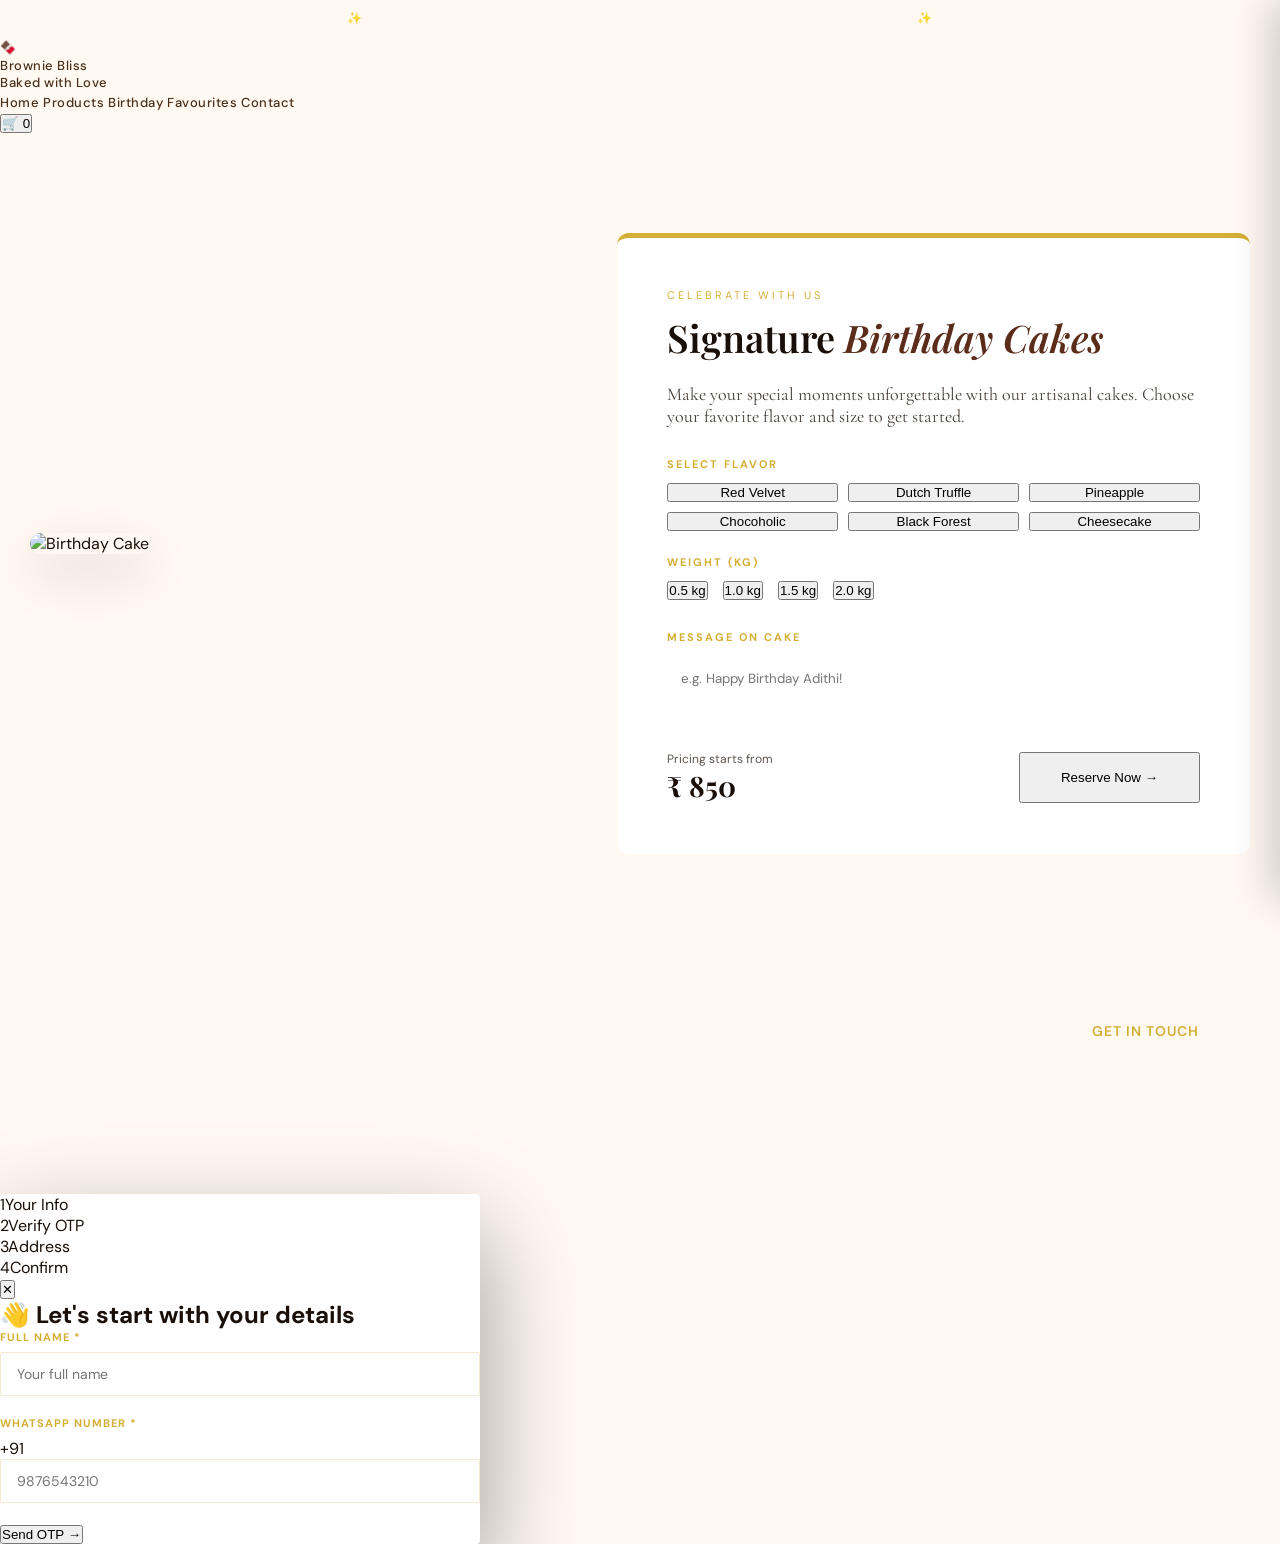
==== public/birthday.html @ a98843c2 "Add favourite feature UI" ====
<!DOCTYPE html>
<html lang="en">

<head>
  <meta charset="UTF-8">
  <meta name="viewport" content="width=device-width, initial-scale=1.0">
  <title>Birthday Cakes — Customize Your Celebration</title>
  <link
    href="https://fonts.googleapis.com/css2?family=Playfair+Display:ital,wght@0,400;0,600;0,700;1,400&family=Cormorant+Garamond:wght@300;400;500&family=DM+Sans:wght@300;400;500&display=swap"
    rel="stylesheet">
  <link rel="stylesheet" href="style.css">
</head>

<body>

  <!-- ANNOUNCEMENT -->
  <div class="announcement"
    style="background: var(--brown); color: var(--cream); text-align: center; padding: 10px; font-size: 12px; letter-spacing: 1px;">
    ✨ &nbsp; DELICIOUS HOMEMADE BROWNIES, CAKES & COOKIES &nbsp;·&nbsp; HAPPINESS IN EVERY
    BITE &nbsp; ✨</div>

  <!-- NAVBAR (Updated to match index.html design) -->
  <nav class="navbar">
    <div class="nav-inner">
      <a href="index.html" class="brand">
        <span class="brand-icon">🍫</span>
        <div>
          <div class="brand-name">Brownie Bliss</div>
          <div class="brand-tagline">Baked with Love</div>
        </div>
      </a>
      <div class="nav-links">
        <a href="index.html">Home</a>
        <a href="products.html">Products</a>
        <a href="birthday.html" class="active">Birthday</a>
        <a href="favourites.html">Favourites</a>
        <a href="contact.html">Contact</a>
      </div>
      <button class="cart-trigger" onclick="openCart()">
        🛒 <span id="cartBadge">0</span>
      </button>
    </div>
  </nav>

  <!-- BIRTHDAY CAKES SECTION -->
  <section class="birthday-section" id="birthday"
    style="padding: 100px 30px; background: var(--cream); min-height: 80vh;">
    <div
      style="max-width: 1300px; margin: 0 auto; display: grid; grid-template-columns: 1fr 1.2fr; gap: 60px; align-items: center;">
      <div class="birthday-visual">
        <img id="birthdayCakeImg" src="https://theobroma.in/cdn/shop/files/redvelvet-theo.jpg?v=1701321860"
          alt="Birthday Cake"
          style="width: 100%; height: 550px; object-fit: cover; border-radius: 12px; box-shadow: var(--shadow-lg);">
      </div>
      <div class="birthday-card"
        style="background: var(--white); padding: 50px; border-radius: 12px; box-shadow: var(--shadow); border-top: 5px solid var(--gold);">
        <span class="section-label"
          style="display: block; font-size: 11px; letter-spacing: 3px; text-transform: uppercase; color: var(--gold); margin-bottom: 10px;">Celebrate
          with Us</span>
        <h2 class="section-title"
          style="margin-bottom: 20px; font-family: 'Playfair Display', serif; font-size: 38px; color: var(--brown);">
          Signature <em>Birthday Cakes</em></h2>
        <p
          style="margin-bottom: 30px; color: var(--text2); font-family: 'Cormorant Garamond', serif; font-size: 18px; opacity: 0.8;">
          Make your special moments unforgettable with our artisanal cakes. Choose your favorite flavor and
          size to get
          started.
        </p>

        <div style="margin-bottom: 24px;">
          <label
            style="display: block; font-size: 11px; letter-spacing: 2px; text-transform: uppercase; color: var(--gold); margin-bottom: 12px; font-weight: 700;">Select
            Flavor</label>
          <div style="display: grid; grid-template-columns: repeat(3, 1fr); gap: 10px;">
            <button class="filter-pill active" onclick="updateBirthdayCake('Red Velvet')">Red Velvet</button>
            <button class="filter-pill" onclick="updateBirthdayCake('Dutch Truffle')">Dutch Truffle</button>
            <button class="filter-pill" onclick="updateBirthdayCake('Pineapple')">Pineapple</button>
            <button class="filter-pill" onclick="updateBirthdayCake('Chocoholic')">Chocoholic</button>
            <button class="filter-pill" onclick="updateBirthdayCake('Black Forest')">Black Forest</button>
            <button class="filter-pill" onclick="updateBirthdayCake('Cheesecake')">Cheesecake</button>
          </div>
        </div>

        <div style="margin-bottom: 30px;">
          <label
            style="display: block; font-size: 11px; letter-spacing: 2px; text-transform: uppercase; color: var(--gold); margin-bottom: 12px; font-weight: 700;">Weight
            (kg)</label>
          <div style="display: flex; gap: 15px;">
            <button class="filter-pill" onclick="setCakeWeight('0.5')">0.5 kg</button>
            <button class="filter-pill active" onclick="setCakeWeight('1.0')">1.0 kg</button>
            <button class="filter-pill" onclick="setCakeWeight('1.5')">1.5 kg</button>
            <button class="filter-pill" onclick="setCakeWeight('2.0')">2.0 kg</button>
          </div>
        </div>

        <div style="margin-bottom: 30px;">
          <label
            style="display: block; font-size: 11px; letter-spacing: 2px; text-transform: uppercase; color: var(--gold); margin-bottom: 12px; font-weight: 700;">Message
            on Cake</label>
          <input type="text" id="cakeMessage" placeholder="e.g. Happy Birthday Adithi!"
            style="width: 100%; padding: 14px; border: 1.5px solid var(--cream3); border-radius: 8px; outline: none; font-family: 'DM Sans', sans-serif;">
        </div>

        <div
          style="display: flex; justify-content: space-between; align-items: center; padding-top: 20px; border-top: 1px solid var(--cream2);">
          <div>
            <span style="display: block; font-size: 12px; color: var(--text2); opacity: 0.7;">Pricing
              starts
              from</span>
            <span id="cakePrice"
              style="font-family: 'Playfair Display', serif; font-size: 28px; font-weight: 700; color: var(--brown);">₹
              850</span>
          </div>
          <button class="btn-primary" style="padding: 16px 40px;" onclick="addBirthdayToCart()">
            Reserve Now &rarr;
          </button>
        </div>
      </div>
    </div>
  </section>

  <!-- FOOTER -->
  <footer style="background: var(--brown); color: var(--cream); padding: 60px 24px;">
    <div style="max-width: 1200px; margin: 0 auto; display: flex; justify-content: space-between; align-items: center;">
      <div class="footer-brand">
        <div class="brand-name" style="color: var(--cream);">Brownie Bliss</div>
        <div class="brand-tagline">Homemade Treats · Happiness in every bite</div>
        <p style="font-size: 14px; opacity: 0.6; margin-top: 10px; max-width: 300px;">Hand-crafted with love in
          Krishnagiri. One unwavering passion for quality.</p>
      </div>
      <div class="footer-col">
        <h4
          style="color: var(--gold); margin-bottom: 15px; font-size: 14px; letter-spacing: 1px; text-transform: uppercase;">
          Get In Touch</h4>
        <a href="tel:08072596340"
          style="color: var(--cream); text-decoration: none; display: block; margin-bottom: 8px;">+91 8072596340</a>
        <a href="mailto:gpriya26185@gmail.com"
          style="color: var(--cream); text-decoration: none; display: block;">gpriya26185@gmail.com</a>
      </div>
    </div>
  </footer>

  <!-- SHARED COMPONENTS -->
  <div class="cart-backdrop" id="cartBackdrop" onclick="closeCart()"></div>
  <aside class="cart-sidebar" id="cartSidebar">
    <div class="cart-head">
      <h3>Your Cart 🛒</h3>
      <button onclick="closeCart()" class="close-btn">✕</button>
    </div>
    <div class="cart-body" id="cartBody"></div>
    <div class="cart-foot" id="cartFoot" style="display:none">
      <div class="cart-total-row">
        <span>Total</span>
        <strong id="cartTotalDisp">₹0</strong>
      </div>
      <button class="btn-checkout" onclick="openCheckout()">Proceed to Order →</button>
    </div>
  </aside>

  <!-- CHECKOUT MODAL -->
  <div class="modal-overlay" id="checkoutOverlay">
    <div class="checkout-modal" id="checkoutModal">
      <div class="steps-bar">
        <div class="step active" id="step1ind"><span>1</span>Your Info</div>
        <div class="step-divider"></div>
        <div class="step" id="step2ind"><span>2</span>Verify OTP</div>
        <div class="step-divider"></div>
        <div class="step" id="step3ind"><span>3</span>Address</div>
        <div class="step-divider"></div>
        <div class="step" id="step4ind"><span>4</span>Confirm</div>
      </div>
      <button class="modal-close" onclick="closeCheckout()">✕</button>
      <div class="checkout-step" id="checkStep1">
        <h2>👋 Let's start with your details</h2>
        <div class="form-group"><label>Full Name *</label><input type="text" id="custName" placeholder="Your full name"
            class="form-input"></div>
        <div class="form-group"><label>WhatsApp Number *</label>
          <div class="phone-row"><span class="phone-code">+91</span><input type="tel" id="custPhone"
              placeholder="9876543210" maxlength="10" class="form-input"></div>
        </div>
        <button class="btn-primary full-w" onclick="sendOTP()">Send OTP →</button>
      </div>
      <div class="checkout-step hidden" id="checkStep2">
        <div class="otp-icon">📱</div>
        <h2>Verify Your Number</h2>
        <p class="step-sub">Enter the 6-digit OTP sent to <strong id="otpPhoneDisp"></strong></p>
        <div class="otp-inputs">
          <input type="text" maxlength="1" class="otp-box" oninput="otpNext(this,0)">
          <input type="text" maxlength="1" class="otp-box" oninput="otpNext(this,1)">
          <input type="text" maxlength="1" class="otp-box" oninput="otpNext(this,2)">
          <input type="text" maxlength="1" class="otp-box" oninput="otpNext(this,3)">
          <input type="text" maxlength="1" class="otp-box" oninput="otpNext(this,4)">
          <input type="text" maxlength="1" class="otp-box" oninput="otpNext(this,5)">
        </div>
        <div class="demo-otp-box" id="demoOtpBox"></div>
        <button class="btn-primary full-w" onclick="verifyOTP()">Verify OTP →</button>
      </div>
      <div class="checkout-step hidden" id="checkStep3">
        <h2>📍 Delivery Address</h2>
        <div class="form-group"><label>Street Address *</label><input type="text" id="custAddr"
            placeholder="House no., Street, Landmark" class="form-input"></div>
        <div class="form-row">
          <div class="form-group"><label>City *</label><input type="text" id="custCity" placeholder="City"
              class="form-input"></div>
          <div class="form-group"><label>Pincode *</label><input type="text" id="custPin" placeholder="123456"
              maxlength="6" class="form-input"></div>
        </div>
        <button class="btn-primary full-w" onclick="goToConfirm()">Review Order →</button>
      </div>
      <div class="checkout-step hidden" id="checkStep4">
        <h2>✅ Review Your Order</h2>
        <div class="confirm-card">
          <div id="confirmCustomer"></div>
          <div id="confirmItems"></div>
          <div class="confirm-total"><span>Total Amount</span><strong id="confirmTotal"></strong></div>
        </div>
        <button class="btn-whatsapp full-w" onclick="placeOrder()">Place Order & Open WhatsApp</button>
      </div>
    </div>
  </div>

  <!-- TOAST -->
  <div class="toast" id="toast"></div>

  <script src="cart.js"></script>
  <script src="script.js"></script>
</body>

</html>
---- public/style.css ----
html {
  scroll-behavior: smooth;
}

:root {
  --brown-dark: #1A0905;
  --brown-mid: #3C1E14;
  --brown-warm: #5C2C1A;
  --brand-red: #8B0000;
  --gold: #D4AF37;
  --gold-light: #F4E4BC;
  --cream: #FFF9F2;
  --cream-dark: #F5E8D0;
  --text-dark: #1a0f08;
  --text-mid: #4a2f1a;
  --white: #fff;
  --shadow-sm: 0 2px 4px rgba(26, 9, 5, 0.05);
  --shadow-md: 0 10px 30px rgba(26, 9, 5, 0.1);
  --shadow-lg: 0 20px 50px rgba(26, 9, 5, 0.15);
  --radius-sm: 4px;
  --radius-md: 12px;
  --radius-lg: 20px;
  --glass: rgba(255, 255, 255, 0.15);
  --glass-border: rgba(255, 255, 255, 0.2);
}

* {
  margin: 0;
  padding: 0;
  box-sizing: border-box;
}

body {
  background: var(--cream);
  color: var(--text-dark);
  font-family: 'DM Sans', sans-serif;
  overflow-x: hidden;
}

/* ANNOUNCEMENT BAR */
.announcement {
  background: var(--brown-dark);
  color: var(--gold-light);
  text-align: center;
  padding: 10px 20px;
  font-size: 13px;
  letter-spacing: 1.5px;
  font-family: 'DM Sans', sans-serif;
  font-weight: 400;
}

/* HEADER */
header {
  background: var(--white);
  border-bottom: 1px solid var(--cream-dark);
  position: sticky;
  top: 0;
  z-index: 1000;
  box-shadow: 0 2px 20px rgba(44, 24, 16, 0.08);
}

.header-inner {
  max-width: 1300px;
  margin: 0 auto;
  padding: 0 30px;
  display: flex;
  align-items: center;
  justify-content: space-between;
  height: 72px;
}

.logo {
  display: flex;
  flex-direction: column;
  line-height: 1;
}

.logo-name {
  font-family: 'Playfair Display', serif;
  font-size: 26px;
  font-weight: 700;
  color: var(--brown-dark);
  letter-spacing: 1px;
}

.logo-sub {
  font-family: 'Cormorant Garamond', serif;
  font-size: 11px;
  letter-spacing: 3px;
  color: var(--gold);
  text-transform: uppercase;
}

nav {
  display: flex;
  gap: 30px;
  align-items: center;
}

nav a {
  text-decoration: none;
  color: var(--text-mid);
  font-size: 13px;
  letter-spacing: 0.5px;
  font-weight: 500;
  transition: color 0.2s;
  position: relative;
}

nav a::after {
  content: '';
  position: absolute;
  bottom: -3px;
  left: 0;
  right: 0;
  height: 1px;
  background: var(--gold);
  transform: scaleX(0);
  transition: transform 0.25s;
}

nav a:hover::after {
  transform: scaleX(1);
}

nav a:hover {
  color: var(--brown-dark);
}

.header-actions {
  display: flex;
  gap: 16px;
  align-items: center;
}

.cart-btn {
  position: relative;
  background: none;
  border: 2px solid var(--brown-dark);
  color: var(--brown-dark);
  padding: 9px 22px;
  font-family: 'DM Sans', sans-serif;
  font-size: 13px;
  font-weight: 600;
  letter-spacing: 1px;
  cursor: pointer;
  transition: all 0.2s;
  border-radius: 0;
  display: flex;
  align-items: center;
  gap: 8px;
}

.cart-btn:hover {
  background: var(--brown-dark);
  color: var(--white);
}

.cart-count {
  background: var(--gold);
  color: var(--brown-dark);
  border-radius: 50%;
  width: 20px;
  height: 20px;
  font-size: 11px;
  font-weight: 700;
  display: flex;
  align-items: center;
  justify-content: center;
}

/* HERO */
.hero {
  background: var(--brown-dark);
  position: relative;
  overflow: hidden;
  min-height: 520px;
  display: flex;
  align-items: center;
}

.hero-bg {
  position: absolute;
  inset: 0;
  background:
    radial-gradient(ellipse at 30% 50%, rgba(201, 169, 110, 0.15) 0%, transparent 60%),
    radial-gradient(ellipse at 80% 20%, rgba(139, 69, 19, 0.3) 0%, transparent 50%),
    linear-gradient(135deg, #2C1810 0%, #3d1f10 50%, #1a0c06 100%);
}

.hero-pattern {
  position: absolute;
  inset: 0;
  opacity: 0.04;
  background-image: repeating-linear-gradient(45deg, var(--gold) 0, var(--gold) 1px, transparent 0, transparent 50%);
  background-size: 20px 20px;
}

.hero-content {
  position: relative;
  max-width: 1300px;
  margin: 0 auto;
  padding: 80px 30px;
  display: grid;
  grid-template-columns: 1fr 1fr;
  gap: 60px;
  align-items: center;
  width: 100%;
}

.hero-text {
  color: var(--white);
}

.hero-badge {
  display: inline-block;
  border: 1px solid var(--gold);
  color: var(--gold);
  font-size: 10px;
  letter-spacing: 3px;
  text-transform: uppercase;
  padding: 6px 16px;
  margin-bottom: 24px;
  font-family: 'DM Sans', sans-serif;
}

.hero-title {
  font-family: 'Playfair Display', serif;
  font-size: clamp(36px, 4vw, 56px);
  font-weight: 700;
  line-height: 1.15;
  color: var(--cream);
  margin-bottom: 20px;
}

.hero-title em {
  font-style: italic;
  color: var(--gold);
}

.hero-desc {
  font-family: 'Cormorant Garamond', serif;
  font-size: 18px;
  color: rgba(253, 246, 237, 0.7);
  line-height: 1.7;
  margin-bottom: 36px;
  font-weight: 300;
}

.hero-cta {
  display: inline-flex;
  align-items: center;
  gap: 12px;
  background: var(--gold);
  color: var(--brown-dark);
  padding: 14px 36px;
  text-decoration: none;
  font-size: 13px;
  font-weight: 700;
  letter-spacing: 1.5px;
  text-transform: uppercase;
  transition: all 0.25s;
  font-family: 'DM Sans', sans-serif;
  cursor: pointer;
  border: none;
}

.hero-cta:hover {
  background: var(--cream);
  transform: translateY(-2px);
  box-shadow: 0 8px 24px rgba(0, 0, 0, 0.3);
}

.hero-visual {
  display: grid;
  grid-template-columns: 1fr 1fr;
  gap: 12px;
}

.hero-card {
  background: var(--glass);
  backdrop-filter: blur(14px);
  -webkit-backdrop-filter: blur(14px);
  border: 1px solid var(--glass-border);
  border-radius: var(--radius-md);
  overflow: hidden;
  cursor: pointer;
  transition: all 0.4s cubic-bezier(0.165, 0.84, 0.44, 1);
  box-shadow: var(--shadow-md);
}

.hero-card:hover {
  transform: translateY(-8px) scale(1.02);
  box-shadow: var(--shadow-lg);
  border-color: rgba(212, 175, 55, 0.4);
}

.hero-card:first-child {
  grid-column: span 2;
}

.hero-card img {
  width: 100%;
  height: 200px;
  object-fit: cover;
  display: block;
}

.hero-card:first-child img {
  height: 160px;
}

.hero-card-label {
  padding: 14px 18px;
  font-family: 'DM Sans', sans-serif;
  font-size: 13px;
  font-weight: 600;
  color: #fff;
  letter-spacing: 0.5px;
  background: linear-gradient(to bottom, rgba(0, 0, 0, 0), rgba(0, 0, 0, 0.4));
}

/* VALUES STRIP */
.values-strip {
  background: var(--brown-mid);
  padding: 28px 30px;
}

.values-inner {
  max-width: 1300px;
  margin: 0 auto;
  display: flex;
  justify-content: space-around;
  flex-wrap: wrap;
  gap: 20px;
}

.value-item {
  display: flex;
  align-items: center;
  gap: 12px;
  color: var(--cream);
}

.value-icon {
  font-size: 22px;
  opacity: 0.9;
}

.value-text strong {
  display: block;
  font-size: 13px;
  font-weight: 600;
  letter-spacing: 0.5px;
  font-family: 'DM Sans', sans-serif;
}

.value-text span {
  font-size: 11px;
  opacity: 0.65;
  font-family: 'Cormorant Garamond', serif;
  font-size: 13px;
}

/* SECTION TITLES */
.section-header {
  text-align: center;
  margin-bottom: 48px;
}

.section-label {
  font-family: 'DM Sans', sans-serif;
  font-size: 10px;
  letter-spacing: 4px;
  color: var(--gold);
  text-transform: uppercase;
  margin-bottom: 12px;
  display: block;
}

.section-title {
  font-family: 'Playfair Display', serif;
  font-size: clamp(28px, 3vw, 40px);
  font-weight: 600;
  color: var(--brown-dark);
}

.section-title em {
  font-style: italic;
  color: var(--brown-warm);
}

/* CATEGORIES */
.categories-section {
  padding: 80px 30px;
  max-width: 1300px;
  margin: 0 auto;
}

.categories-grid {
  display: grid;
  grid-template-columns: repeat(4, 1fr);
  gap: 20px;
}

.cat-card {
  position: relative;
  overflow: hidden;
  cursor: pointer;
  border-radius: var(--radius-md);
  box-shadow: var(--shadow-md);
  aspect-ratio: 3/4;
  transition: all 0.4s ease;
}

.cat-card:hover {
  transform: translateY(-5px);
  box-shadow: var(--shadow-lg);
}

.cat-card img {
  width: 100%;
  height: 100%;
  object-fit: cover;
  transition: transform 0.4s ease;
  display: block;
}

.cat-card:hover img {
  transform: scale(1.07);
}

.cat-overlay {
  position: absolute;
  inset: 0;
  background: linear-gradient(to top, rgba(44, 24, 16, 0.85) 0%, rgba(44, 24, 16, 0.1) 60%, transparent 100%);
  display: flex;
  flex-direction: column;
  justify-content: flex-end;
  padding: 24px 20px;
  transition: background 0.3s;
}

.cat-card:hover .cat-overlay {
  background: linear-gradient(to top, rgba(44, 24, 16, 0.95) 0%, rgba(44, 24, 16, 0.3) 60%, transparent 100%);
}

.cat-name {
  font-family: 'Playfair Display', serif;
  font-size: 20px;
  font-weight: 600;
  color: var(--white);
  margin-bottom: 6px;
}

.cat-count {
  font-size: 12px;
  color: var(--gold-light);
  letter-spacing: 1px;
  font-family: 'DM Sans', sans-serif;
}

.cat-arrow {
  position: absolute;
  top: 16px;
  right: 16px;
  width: 32px;
  height: 32px;
  background: rgba(255, 255, 255, 0.1);
  border: 1px solid rgba(255, 255, 255, 0.3);
  border-radius: 50%;
  display: flex;
  align-items: center;
  justify-content: center;
  color: white;
  font-size: 14px;
  opacity: 0;
  transition: opacity 0.2s;
}

.cat-card:hover .cat-arrow {
  opacity: 1;
}

/* PRODUCTS SECTION */
.products-section {
  background: var(--cream-dark);
  padding: 80px 30px;
}

.products-inner {
  max-width: 1300px;
  margin: 0 auto;
}

/* FILTER TABS */
.filter-tabs {
  display: flex;
  gap: 8px;
  justify-content: center;
  margin-bottom: 40px;
  flex-wrap: wrap;
}

.filter-tab {
  padding: 8px 20px;
  border: 1px solid var(--brown-mid);
  background: none;
  color: var(--brown-mid);
  font-family: 'DM Sans', sans-serif;
  font-size: 12px;
  letter-spacing: 1px;
  cursor: pointer;
  transition: all 0.2s;
  font-weight: 500;
}

.filter-tab.active,
.filter-tab:hover {
  background: var(--brown-dark);
  color: var(--cream);
  border-color: var(--brown-dark);
}

.products-grid {
  display: grid;
  grid-template-columns: repeat(4, 1fr);
  gap: 24px;
}

.product-card {
  background: var(--white);
  border-radius: var(--radius-md);
  overflow: hidden;
  box-shadow: var(--shadow-sm);
  transition: all 0.4s cubic-bezier(0.165, 0.84, 0.44, 1);
  position: relative;
  border: 1px solid rgba(0, 0, 0, 0.03);
}

.product-card:hover {
  transform: translateY(-10px);
  box-shadow: var(--shadow-lg);
  border-color: rgba(0, 0, 0, 0.06);
}

.product-img-wrap {
  position: relative;
  overflow: hidden;
}

.product-img-wrap img {
  width: 100%;
  height: 220px;
  object-fit: cover;
  display: block;
  transition: transform 0.4s;
}

.product-card:hover .product-img-wrap img {
  transform: scale(1.05);
}

.bestseller-badge {
  position: absolute;
  top: 15px;
  left: 15px;
  background: var(--gold);
  color: var(--brown-dark);
  font-size: 10px;
  letter-spacing: 1px;
  text-transform: uppercase;
  padding: 5px 12px;
  font-weight: 700;
  font-family: 'DM Sans', sans-serif;
  border-radius: 30px;
  box-shadow: 0 4px 12px rgba(212, 175, 55, 0.4);
  z-index: 10;
}

.favorite-btn {
  position: absolute;
  top: 15px;
  right: 15px;
  width: 38px;
  height: 38px;
  border: 1px solid rgba(255, 255, 255, 0.7);
  background: rgba(255, 249, 242, 0.92);
  color: var(--brown-dark);
  border-radius: 50%;
  font-size: 22px;
  line-height: 1;
  cursor: pointer;
  z-index: 12;
  display: inline-flex;
  align-items: center;
  justify-content: center;
  box-shadow: 0 6px 18px rgba(26, 9, 5, 0.15);
  transition: transform 0.2s, background 0.2s, color 0.2s;
}

.favorite-btn:hover {
  transform: translateY(-2px) scale(1.04);
  background: var(--gold-light);
}

.favorite-btn.active {
  background: var(--gold);
  color: var(--brown-dark);
  border-color: var(--gold);
}

.favorite-btn-inline {
  position: static;
  flex: 0 0 auto;
  margin-left: 12px;
}

.birthday-title-row {
  display: flex;
  align-items: flex-start;
  justify-content: space-between;
  gap: 16px;
}

.hero-favourite-btn {
  display: inline-flex;
  align-items: center;
  justify-content: center;
  gap: 10px;
  margin-left: 14px;
  padding: 13px 22px;
  border: 1px solid rgba(212, 175, 55, 0.65);
  background: transparent;
  color: var(--gold-light);
  font-family: 'DM Sans', sans-serif;
  font-size: 12px;
  font-weight: 700;
  letter-spacing: 1.2px;
  text-transform: uppercase;
  cursor: pointer;
  transition: all 0.25s;
}

.hero-favourite-btn:hover,
.hero-favourite-btn.active {
  background: var(--gold);
  color: var(--brown-dark);
}

.nav-count {
  min-width: 18px;
  height: 18px;
  margin-left: 4px;
  border-radius: 50%;
  background: var(--gold);
  color: var(--brown-dark);
  font-size: 10px;
  font-weight: 700;
  align-items: center;
  justify-content: center;
  vertical-align: middle;
}

.product-info {
  padding: 18px 18px 20px;
}

.product-category {
  font-size: 10px;
  letter-spacing: 2px;
  color: var(--gold);
  text-transform: uppercase;
  font-family: 'DM Sans', sans-serif;
  margin-bottom: 6px;
}

.product-name {
  font-family: 'Playfair Display', serif;
  font-size: 16px;
  font-weight: 600;
  color: var(--brown-dark);
  margin-bottom: 10px;
  line-height: 1.3;
}

.product-price {
  font-family: 'DM Sans', sans-serif;
  font-size: 18px;
  font-weight: 700;
  color: var(--brown-warm);
  margin-bottom: 14px;
}

.add-to-cart {
  width: 100%;
  padding: 14px;
  background: var(--brown-dark);
  color: var(--cream);
  border: none;
  font-family: 'DM Sans', sans-serif;
  font-size: 11px;
  letter-spacing: 2px;
  text-transform: uppercase;
  font-weight: 700;
  cursor: pointer;
  transition: all 0.3s;
  display: flex;
  align-items: center;
  justify-content: center;
  gap: 8px;
  border-radius: var(--radius-sm);
}

.add-to-cart:hover {
  background: var(--brown-mid);
  gap: 12px;
  letter-spacing: 2.5px;
}

.add-to-cart.added {
  background: #2d6a2d;
  color: white;
}

/* FAVOURITES */
.favourites-page {
  background: var(--cream);
}

.favourites-hero {
  background: var(--cream-dark);
  padding: 70px 30px 56px;
  text-align: center;
  border-bottom: 1px solid rgba(92, 44, 26, 0.08);
}

.favourites-intro {
  max-width: 560px;
  margin: 16px auto 0;
  color: var(--text-mid);
  font-family: 'Cormorant Garamond', serif;
  font-size: 20px;
  line-height: 1.6;
}

.favourites-section {
  padding: 70px 30px 90px;
}

.favourites-group {
  margin-top: 56px;
}

.favourites-group:empty {
  display: none;
}

.favourite-bakeries-grid {
  display: grid;
  grid-template-columns: repeat(auto-fit, minmax(280px, 1fr));
  gap: 24px;
}

.favourite-bakery-card {
  display: grid;
  grid-template-columns: 190px 1fr;
  overflow: hidden;
  background: var(--white);
  border: 1px solid rgba(0, 0, 0, 0.03);
  border-radius: var(--radius-md);
  box-shadow: var(--shadow-sm);
}

.favourite-bakery-card img {
  width: 100%;
  height: 100%;
  min-height: 210px;
  object-fit: cover;
}

.favourite-bakery-info {
  padding: 24px;
}

.favourite-bakery-info h3 {
  font-family: 'Playfair Display', serif;
  font-size: 26px;
  color: var(--brown-dark);
  margin-bottom: 8px;
}

.favourite-bakery-info p {
  color: var(--text-mid);
  margin-bottom: 22px;
}

.favourite-remove {
  max-width: 220px;
}

.favourites-empty {
  max-width: 520px;
  margin: 0 auto;
  padding: 60px 30px;
  background: var(--white);
  border-top: 5px solid var(--gold);
  border-radius: var(--radius-md);
  box-shadow: var(--shadow-md);
  text-align: center;
}

.favourites-empty h2 {
  font-family: 'Playfair Display', serif;
  color: var(--brown-dark);
  margin-bottom: 10px;
}

.favourites-empty p {
  color: var(--text-mid);
  margin-bottom: 26px;
}

/* GIFTING BANNER */
.gifting-section {
  padding: 80px 30px;
  max-width: 1300px;
  margin: 0 auto;
  display: grid;
  grid-template-columns: 1fr 1fr;
  gap: 40px;
  align-items: center;
}

.gifting-text .section-header {
  text-align: left;
  margin-bottom: 24px;
}

.gifting-text p {
  font-family: 'Cormorant Garamond', serif;
  font-size: 18px;
  color: var(--text-mid);
  line-height: 1.8;
  margin-bottom: 30px;
  font-weight: 300;
}

.btn-outline {
  display: inline-block;
  padding: 12px 32px;
  border: 2px solid var(--brown-dark);
  color: var(--brown-dark);
  text-decoration: none;
  font-family: 'DM Sans', sans-serif;
  font-size: 12px;
  letter-spacing: 1.5px;
  text-transform: uppercase;
  font-weight: 600;
  transition: all 0.2s;
  cursor: pointer;
  background: none;
}

.btn-outline:hover {
  background: var(--brown-dark);
  color: var(--cream);
}

.gifting-img {
  border-radius: 2px;
  overflow: hidden;
  box-shadow: var(--shadow);
}

.gifting-img img {
  width: 100%;
  height: 400px;
  object-fit: cover;
  display: block;
}

/* FOOTER */
footer {
  background: var(--brown-dark);
  color: rgba(253, 246, 237, 0.7);
  padding: 60px 30px 30px;
}

.footer-inner {
  max-width: 1300px;
  margin: 0 auto;
}

.footer-top {
  display: grid;
  grid-template-columns: 2fr 1fr 1fr 1fr;
  gap: 40px;
  padding-bottom: 40px;
  border-bottom: 1px solid rgba(201, 169, 110, 0.15);
  margin-bottom: 30px;
}

.footer-brand .logo-name {
  color: var(--cream);
  font-size: 22px;
}

.footer-brand .logo-sub {
  color: var(--gold);
}

.footer-brand p {
  font-size: 13px;
  line-height: 1.7;
  margin-top: 16px;
  font-family: 'Cormorant Garamond', serif;
  font-size: 15px;
  font-weight: 300;
}

.footer-col h4 {
  font-family: 'DM Sans', sans-serif;
  font-size: 11px;
  letter-spacing: 2px;
  text-transform: uppercase;
  color: var(--gold);
  margin-bottom: 16px;
  font-weight: 600;
}

.footer-col a {
  display: block;
  color: rgba(253, 246, 237, 0.6);
  text-decoration: none;
  font-size: 13px;
  margin-bottom: 9px;
  transition: color 0.2s;
  font-family: 'DM Sans', sans-serif;
}

.footer-col a:hover {
  color: var(--gold-light);
}

.footer-bottom {
  display: flex;
  justify-content: space-between;
  align-items: center;
  font-size: 12px;
  color: rgba(253, 246, 237, 0.4);
  font-family: 'DM Sans', sans-serif;
}

/* CART SIDEBAR */
.cart-overlay {
  position: fixed;
  inset: 0;
  background: rgba(0, 0, 0, 0.5);
  z-index: 2000;
  opacity: 0;
  pointer-events: none;
  transition: opacity 0.3s;
}

.cart-overlay.open {
  opacity: 1;
  pointer-events: all;
}

.cart-sidebar {
  position: fixed;
  top: 0;
  right: 0;
  bottom: 0;
  width: 400px;
  background: var(--white);
  z-index: 2001;
  transform: translateX(100%);
  transition: transform 0.35s cubic-bezier(0.4, 0, 0.2, 1);
  display: flex;
  flex-direction: column;
  box-shadow: -8px 0 40px rgba(0, 0, 0, 0.2);
}

.cart-sidebar.open {
  transform: translateX(0);
}

.cart-header {
  padding: 24px 24px 20px;
  border-bottom: 1px solid var(--cream-dark);
  display: flex;
  justify-content: space-between;
  align-items: center;
  background: var(--brown-dark);
  color: var(--cream);
}

.cart-title {
  font-family: 'Playfair Display', serif;
  font-size: 20px;
  font-weight: 600;
}

.cart-close {
  background: none;
  border: none;
  color: var(--cream);
  font-size: 24px;
  cursor: pointer;
  line-height: 1;
  padding: 4px;
  transition: color 0.2s;
}

.cart-close:hover {
  color: var(--gold);
}

.cart-items {
  flex: 1;
  overflow-y: auto;
  padding: 20px 24px;
}

.cart-empty {
  text-align: center;
  padding: 60px 20px;
  color: var(--text-mid);
  font-family: 'Cormorant Garamond', serif;
  font-size: 18px;
  opacity: 0.6;
}

.cart-empty-icon {
  font-size: 48px;
  margin-bottom: 16px;
  display: block;
}

.cart-item {
  display: grid;
  grid-template-columns: 70px 1fr auto;
  gap: 14px;
  align-items: center;
  padding: 14px 0;
  border-bottom: 1px solid var(--cream-dark);
  animation: slideIn 0.2s ease;
}

@keyframes slideIn {
  from {
    opacity: 0;
    transform: translateX(10px);
  }

  to {
    opacity: 1;
    transform: translateX(0);
  }
}

.cart-item img {
  width: 70px;
  height: 70px;
  object-fit: cover;
  border-radius: 2px;
}

.cart-item-name {
  font-family: 'Playfair Display', serif;
  font-size: 14px;
  font-weight: 600;
  color: var(--brown-dark);
  margin-bottom: 4px;
}

.cart-item-price {
  font-size: 13px;
  color: var(--brown-warm);
  font-weight: 600;
  font-family: 'DM Sans', sans-serif;
}

.cart-qty {
  display: flex;
  align-items: center;
  gap: 8px;
  margin-top: 8px;
}

.qty-btn {
  width: 26px;
  height: 26px;
  border: 1px solid var(--brown-mid);
  background: none;
  color: var(--brown-dark);
  cursor: pointer;
  font-size: 14px;
  display: flex;
  align-items: center;
  justify-content: center;
  transition: all 0.15s;
  font-family: 'DM Sans', sans-serif;
}

.qty-btn:hover {
  background: var(--brown-dark);
  color: white;
  border-color: var(--brown-dark);
}

.qty-num {
  font-size: 14px;
  font-weight: 600;
  min-width: 20px;
  text-align: center;
  font-family: 'DM Sans', sans-serif;
}

.cart-item-remove {
  background: none;
  border: none;
  color: #ccc;
  cursor: pointer;
  font-size: 16px;
  padding: 4px;
  transition: color 0.15s;
  align-self: flex-start;
}

.cart-item-remove:hover {
  color: #e53e3e;
}

.cart-footer {
  padding: 20px 24px 28px;
  border-top: 1px solid var(--cream-dark);
  background: var(--cream);
}

.cart-total {
  display: flex;
  justify-content: space-between;
  align-items: center;
  margin-bottom: 18px;
}

.cart-total-label {
  font-family: 'DM Sans', sans-serif;
  font-size: 13px;
  color: var(--text-mid);
  letter-spacing: 1px;
  text-transform: uppercase;
  font-weight: 600;
}

.cart-total-amt {
  font-family: 'Playfair Display', serif;
  font-size: 22px;
  font-weight: 700;
  color: var(--brown-dark);
}

.whatsapp-btn {
  width: 100%;
  padding: 16px;
  background: #25D366;
  color: white;
  border: none;
  font-family: 'DM Sans', sans-serif;
  font-size: 14px;
  font-weight: 700;
  letter-spacing: 1px;
  text-transform: uppercase;
  cursor: pointer;
  display: flex;
  align-items: center;
  justify-content: center;
  gap: 12px;
  transition: all 0.2s;
  border-radius: 2px;
  box-shadow: 0 4px 16px rgba(37, 211, 102, 0.3);
}

.whatsapp-btn:hover {
  background: #20b95a;
  transform: translateY(-1px);
  box-shadow: 0 6px 24px rgba(37, 211, 102, 0.4);
}

.whatsapp-icon {
  font-size: 20px;
}

.whatsapp-note {
  text-align: center;
  font-size: 11px;
  color: var(--text-mid);
  opacity: 0.6;
  margin-top: 10px;
  font-family: 'DM Sans', sans-serif;
}

/* TOAST */
.toast {
  position: fixed;
  bottom: 24px;
  right: 24px;
  background: var(--brown-dark);
  color: var(--cream);
  padding: 14px 20px;
  font-family: 'DM Sans', sans-serif;
  font-size: 13px;
  font-weight: 500;
  border-left: 3px solid var(--gold);
  z-index: 3000;
  transform: translateY(80px);
  opacity: 0;
  transition: all 0.3s cubic-bezier(0.4, 0, 0.2, 1);
  display: flex;
  align-items: center;
  gap: 10px;
  max-width: 300px;
  box-shadow: 0 4px 24px rgba(0, 0, 0, 0.2);
}

.toast.show {
  transform: translateY(0);
  opacity: 1;
}

/* WHATSAPP PHONE MODAL */
.phone-modal-overlay {
  position: fixed;
  inset: 0;
  background: rgba(0, 0, 0, 0.6);
  z-index: 3000;
  display: flex;
  align-items: center;
  justify-content: center;
  opacity: 0;
  pointer-events: none;
  transition: opacity 0.3s;
}

.phone-modal-overlay.open {
  opacity: 1;
  pointer-events: all;
}

.phone-modal {
  background: white;
  padding: 40px 36px;
  max-width: 420px;
  width: 90%;
  box-shadow: 0 20px 60px rgba(0, 0, 0, 0.3);
  transform: scale(0.9);
  transition: transform 0.3s;
}

.phone-modal-overlay.open .phone-modal {
  transform: scale(1);
}

.phone-modal h3 {
  font-family: 'Playfair Display', serif;
  font-size: 22px;
  color: var(--brown-dark);
  margin-bottom: 8px;
}

.phone-modal p {
  font-size: 14px;
  color: var(--text-mid);
  margin-bottom: 24px;
  font-family: 'Cormorant Garamond', serif;
  font-size: 16px;
}

.phone-input-wrap {
  display: flex;
  border: 2px solid var(--cream-dark);
  transition: border-color 0.2s;
  margin-bottom: 16px;
}

.phone-input-wrap:focus-within {
  border-color: var(--gold);
}

.phone-prefix {
  padding: 12px 14px;
  background: var(--cream-dark);
  color: var(--text-mid);
  font-family: 'DM Sans', sans-serif;
  font-size: 14px;
  font-weight: 600;
}

.phone-input {
  flex: 1;
  padding: 12px 14px;
  border: none;
  outline: none;
  font-family: 'DM Sans', sans-serif;
  font-size: 15px;
  color: var(--brown-dark);
  background: white;
}

.modal-actions {
  display: flex;
  gap: 12px;
}

.modal-cancel {
  flex: 1;
  padding: 12px;
  background: none;
  border: 1px solid var(--cream-dark);
  color: var(--text-mid);
  font-family: 'DM Sans', sans-serif;
  font-size: 13px;
  cursor: pointer;
  transition: all 0.2s;
}

.modal-cancel:hover {
  border-color: var(--brown-dark);
}

.modal-confirm {
  flex: 2;
  padding: 12px;
  background: #25D366;
  color: white;
  border: none;
  font-family: 'DM Sans', sans-serif;
  font-size: 13px;
  font-weight: 700;
  cursor: pointer;
  transition: all 0.2s;
  display: flex;
  align-items: center;
  justify-content: center;
  gap: 8px;
  letter-spacing: 0.5px;
}

.modal-confirm:hover {
  background: #20b95a;
}

/* RESPONSIVE */
@media (max-width: 1024px) {
  .hero-content {
    grid-template-columns: 1fr;
    gap: 40px;
    text-align: center;
  }

  .hero-text {
    display: flex;
    flex-direction: column;
    align-items: center;
  }

  .hero-favourite-btn {
    margin: 14px 0 0;
  }

  .hero-visual {
    max-width: 600px;
    margin: 0 auto;
  }

  .admin-body {
    margin: 20px auto;
  }
}

@media (max-width: 900px) {
  .categories-grid {
    grid-template-columns: repeat(2, 1fr);
  }

  .products-grid {
    grid-template-columns: repeat(2, 1fr);
  }

  .favourite-bakery-card {
    grid-template-columns: 1fr;
  }

  .footer-top {
    grid-template-columns: repeat(2, 1fr);
  }

  .gifting-section {
    grid-template-columns: 1fr;
    text-align: center;
  }

  .gifting-text .section-header {
    text-align: center;
  }

  nav {
    display: none;
  }

  .cart-sidebar {
    width: 100%;
  }

  .admin-nav .nav-links {
    display: none;
  }
}

@media (max-width: 600px) {
  .header-inner {
    padding: 0 15px;
  }

  .logo-name {
    font-size: 20px;
  }

  .hero-title {
    font-size: 32px;
  }

  .products-grid {
    grid-template-columns: 1fr;
    gap: 16px;
  }

  .birthday-title-row {
    align-items: center;
  }

  .categories-grid {
    grid-template-columns: 1fr;
  }

  .values-inner {
    justify-content: flex-start;
    overflow-x: auto;
    padding-bottom: 10px;
  }

  .value-item {
    flex-shrink: 0;
  }

  /* Admin Mobile Adjustments */
  .panel-head {
    flex-direction: column;
    align-items: flex-start;
  }

  .orders-filter {
    width: 100%;
    overflow-x: auto;
    display: flex;
    padding-bottom: 8px;
  }

  .of-btn {
    white-space: nowrap;
  }

  .orders-table {
    display: block;
    overflow-x: auto;
  }

  .stat-card {
    padding: 16px;
  }

  .stat-value {
    font-size: 24px;
  }

  .checkout-modal,
  .detail-modal,
  .receipt-modal {
    width: 95%;
    margin: 10px;
  }

  .detail-modal-body {
    padding: 15px;
  }

  .info-grid {
    grid-template-columns: 1fr;
  }
}

/* --- CHECKOUT MODAL --- */
.checkout-overlay {
  position: fixed;
  inset: 0;
  background: rgba(26, 9, 5, 0.4);
  backdrop-filter: blur(4px);
  -webkit-backdrop-filter: blur(4px);
  z-index: 3000;
  display: flex;
  align-items: center;
  justify-content: center;
  opacity: 0;
  pointer-events: none;
  transition: opacity 0.3s;
}

.checkout-overlay.open {
  opacity: 1;
  pointer-events: all;
}

.checkout-modal {
  background: var(--white);
  width: 90%;
  max-width: 480px;
  border-radius: 4px;
  overflow: hidden;
  box-shadow: 0 40px 100px rgba(0, 0, 0, 0.4);
  transform: translateY(20px);
  transition: transform 0.3s;
}

.checkout-overlay.open .checkout-modal {
  transform: translateY(0);
}

.checkout-head {
  padding: 24px 30px;
  border-bottom: 1px solid var(--cream-dark);
  display: flex;
  justify-content: space-between;
  align-items: center;
  background: #faf7f2;
}

.checkout-steps {
  display: flex;
  align-items: center;
  gap: 10px;
}

.step-indicator {
  width: 24px;
  height: 24px;
  border-radius: 50%;
  background: var(--cream-dark);
  color: var(--text-mid);
  font-size: 11px;
  font-weight: 700;
  display: flex;
  align-items: center;
  justify-content: center;
}

.step-indicator.active {
  background: var(--gold);
  color: var(--brown-dark);
}

.step-indicator.done {
  background: var(--brown-dark);
  color: var(--white);
}

.step-line {
  width: 20px;
  height: 2px;
  background: var(--cream-dark);
}

.checkout-close {
  background: none;
  border: none;
  font-size: 20px;
  cursor: pointer;
  color: var(--text-mid);
}

.checkout-body {
  padding: 36px 40px;
}

.checkout-title {
  font-family: 'Playfair Display', serif;
  font-size: 24px;
  color: var(--brown-dark);
  margin-bottom: 8px;
}

.checkout-subtitle {
  font-size: 14px;
  color: var(--text-mid);
  opacity: 0.7;
  margin-bottom: 28px;
}

.form-group {
  margin-bottom: 20px;
}

.form-group label {
  display: block;
  font-size: 11px;
  text-transform: uppercase;
  color: var(--gold);
  letter-spacing: 1px;
  margin-bottom: 8px;
  font-weight: 700;
}

.form-group input,
.form-group textarea {
  width: 100%;
  padding: 12px 16px;
  border: 1px solid var(--cream-dark);
  border-radius: 2px;
  font-family: 'DM Sans', sans-serif;
  font-size: 14px;
  outline: none;
  transition: border-color 0.2s;
}

.form-group input:focus,
.form-group textarea:focus {
  border-color: var(--gold);
}

.phone-input-group {
  display: flex;
  border: 1px solid var(--cream-dark);
}

.phone-input-group .prefix {
  padding: 12px 14px;
  background: #fdf6ed;
  font-size: 14px;
  font-weight: 700;
  color: var(--brown-mid);
}

.phone-input-group input {
  border: none;
}

.otp-container {
  display: flex;
  gap: 10px;
  margin-bottom: 24px;
}

.otp-box {
  width: 100%;
  aspect-ratio: 1;
  text-align: center;
  font-size: 24px;
  font-weight: 700;
  border: 1px solid var(--cream-dark);
  outline: none;
  border-radius: 4px;
}

.otp-box:focus {
  border-color: var(--gold);
  background: #fffcf8;
}

.hidden {
  display: none;
}

.text-link {
  background: none;
  border: none;
  color: var(--gold);
  font-size: 13px;
  text-decoration: underline;
  cursor: pointer;
  margin-top: 20px;
  display: block;
  width: 100%;
}

.confirm-summary {
  background: #faf7f2;
  padding: 24px;
  border-radius: 4px;
  margin-bottom: 28px;
}

.confirm-section {
  margin-bottom: 20px;
}

.confirm-section label {
  display: block;
  font-size: 10px;
  text-transform: uppercase;
  color: var(--gold);
  letter-spacing: 1.5px;
  margin-bottom: 8px;
  font-weight: 700;
}

.confirm-row {
  display: flex;
  justify-content: space-between;
  font-size: 13px;
  margin-bottom: 6px;
}

.confirm-total {
  margin-top: 15px;
  padding-top: 15px;
  border-top: 1px solid var(--cream-dark);
  display: flex;
  justify-content: space-between;
  align-items: center;
}

.confirm-total strong {
  font-size: 20px;
  color: var(--brown-dark);
  font-family: 'Playfair Display', serif;
}

.demo-note {
  background: #fdf6ed;
  border: 1px solid var(--gold);
  padding: 10px;
  font-size: 12px;
  text-align: center;
  color: var(--brown-dark);
}


/* --- ADMIN PANEL STYLES --- */
.admin-page {
  background: #fdfbf8;
}

.admin-nav {
  background: var(--brown-dark);
  padding: 15px 30px;
  display: flex;
  justify-content: space-between;
  align-items: center;
  color: var(--white);
  box-shadow: 0 4px 20px rgba(0, 0, 0, 0.2);
  position: sticky;
  top: 0;
  z-index: 1000;
}

.admin-badge {
  background: var(--gold);
  color: var(--brown-dark);
  padding: 4px 10px;
  font-size: 10px;
  font-weight: 700;
  letter-spacing: 1.5px;
  border-radius: 2px;
}

.admin-body {
  max-width: 1400px;
  margin: 40px auto;
  padding: 0 30px;
}

/* STATS */
.stats-grid {
  display: grid;
  grid-template-columns: repeat(auto-fit, minmax(240px, 1fr));
  gap: 20px;
  margin-bottom: 40px;
}

.stat-card {
  background: var(--white);
  padding: 24px;
  border-radius: 4px;
  box-shadow: 0 2px 12px rgba(44, 24, 16, 0.05);
  border-bottom: 3px solid var(--cream-dark);
}

.stat-label {
  font-size: 12px;
  text-transform: uppercase;
  letter-spacing: 1px;
  color: var(--text-mid);
  opacity: 0.7;
  display: flex;
  justify-content: space-between;
  align-items: center;
  margin-bottom: 12px;
  font-weight: 600;
}

.stat-value {
  font-family: 'Playfair Display', serif;
  font-size: 32px;
  font-weight: 700;
  color: var(--brown-dark);
}

/* ORDERS TABLE */
.orders-panel {
  background: var(--white);
  border-radius: 4px;
  box-shadow: 0 4px 24px rgba(44, 24, 16, 0.08);
  overflow: hidden;
}

.panel-head {
  padding: 30px;
  border-bottom: 1px solid var(--cream-dark);
  display: flex;
  justify-content: space-between;
  align-items: center;
  flex-wrap: wrap;
  gap: 20px;
}

.panel-head h2 {
  font-family: 'Playfair Display', serif;
  color: var(--brown-dark);
}

.of-btn {
  padding: 8px 16px;
  border: 1px solid var(--cream-dark);
  background: none;
  font-family: 'DM Sans', sans-serif;
  font-size: 12px;
  cursor: pointer;
  transition: all 0.2s;
  color: var(--text-mid);
}

.of-btn.active {
  background: var(--brown-dark);
  color: var(--white);
  border-color: var(--brown-dark);
}

.orders-table {
  width: 100%;
  border-collapse: collapse;
  font-family: 'DM Sans', sans-serif;
}

.orders-table th {
  background: #faf7f2;
  text-align: left;
  padding: 16px 20px;
  font-size: 11px;
  text-transform: uppercase;
  letter-spacing: 1px;
  color: var(--gold);
  border-bottom: 1px solid var(--cream-dark);
}

.orders-table td {
  padding: 18px 20px;
  border-bottom: 1px solid #f9f5ef;
  font-size: 14px;
  color: var(--text-dark);
}

.order-id {
  font-weight: 700;
  color: var(--brown-mid);
  font-family: monospace;
  background: #f5f0e8;
  padding: 4px 8px;
  border-radius: 4px;
}

.customer-name {
  font-weight: 600;
  margin-bottom: 2px;
}

.customer-phone {
  font-size: 12px;
  opacity: 0.6;
}

.status-pill {
  padding: 4px 10px;
  border-radius: 20px;
  font-size: 11px;
  font-weight: 700;
  text-transform: uppercase;
}

.pay-paid {
  background: #e6fcf5;
  color: #0ca678;
}

.pay-unpaid {
  background: #fff5f5;
  color: #fa5252;
}

.status-select {
  padding: 6px 12px;
  border-radius: 4px;
  border: 1px solid var(--cream-dark);
  font-family: 'DM Sans', sans-serif;
  background: white;
  outline: none;
}

.action-row {
  display: flex;
  gap: 8px;
}

.btn-confirm {
  background: #25D366;
  color: white;
  border: none;
  padding: 6px 12px;
  border-radius: 4px;
  font-size: 12px;
  font-weight: 600;
  cursor: pointer;
}

.btn-view {
  background: var(--brown-mid);
  color: white;
  border: none;
  padding: 6px 12px;
  border-radius: 4px;
  font-size: 12px;
  font-weight: 600;
  cursor: pointer;
}

/* MODALS */
.detail-modal-overlay {
  position: fixed;
  inset: 0;
  background: rgba(26, 9, 5, 0.8);
  backdrop-filter: blur(4px);
  z-index: 2000;
  display: flex;
  align-items: center;
  justify-content: center;
  opacity: 0;
  pointer-events: none;
  transition: opacity 0.3s;
}

.detail-modal-overlay.open {
  opacity: 1;
  pointer-events: all;
}

.detail-modal {
  background: white;
  width: 90%;
  max-width: 650px;
  border-radius: 4px;
  overflow: hidden;
  box-shadow: 0 40px 100px rgba(0, 0, 0, 0.4);
  transform: translateY(20px);
  transition: transform 0.3s;
}

.detail-modal-overlay.open .detail-modal {
  transform: translateY(0);
}

.detail-modal-head {
  padding: 24px 30px;
  background: #faf7f2;
  border-bottom: 1px solid var(--cream-dark);
  display: flex;
  justify-content: space-between;
  align-items: center;
}

.detail-modal-body {
  padding: 30px;
  max-height: 70vh;
  overflow-y: auto;
}

.detail-modal-foot {
  padding: 24px 30px;
  border-top: 1px solid var(--cream-dark);
  background: #faf7f2;
}

.info-grid {
  display: grid;
  grid-template-columns: 1fr 1fr;
  gap: 24px;
  margin-bottom: 30px;
}

.info-item label {
  display: block;
  font-size: 11px;
  text-transform: uppercase;
  color: var(--gold);
  letter-spacing: 1px;
  margin-bottom: 6px;
  font-weight: 700;
}

.info-item span {
  font-family: 'DM Sans', sans-serif;
  font-size: 15px;
  color: var(--brown-dark);
}

.items-list h4 {
  font-family: 'Playfair Display', serif;
  margin-bottom: 16px;
  border-bottom: 1px solid var(--cream-dark);
  padding-bottom: 8px;
}

.item-row {
  display: flex;
  justify-content: space-between;
  padding: 10px 0;
  font-size: 14px;
  border-bottom: 1px dashed #eee;
}

.items-total {
  margin-top: 20px;
  padding-top: 15px;
  border-top: 2px solid var(--brown-dark);
  display: flex;
  justify-content: space-between;
  font-weight: 700;
  font-size: 18px;
  color: var(--brown-dark);
}

/* RECEIPT SPECIFIC */
.receipt-container {
  padding: 20px;
  background: white;
  border: 1px solid #eee;
  font-family: 'DM Sans', sans-serif;
}

.receipt-head {
  text-align: center;
  margin-bottom: 30px;
}

.receipt-head h2 {
  font-family: 'Playfair Display', serif;
  font-size: 28px;
  color: var(--brown-dark);
}

.receipt-row {
  display: flex;
  justify-content: space-between;
  margin-bottom: 8px;
  font-size: 13px;
}

.receipt-divider {
  margin: 15px 0;
  border: none;
  border-top: 1px dashed #ccc;
}

.receipt-row.total {
  margin-top: 15px;
  font-size: 16px;
  font-weight: 700;
}

.receipt-stamp {
  display: inline-block;
  border: 4px solid #198754;
  color: #198754;
  padding: 5px 15px;
  font-weight: 900;
  transform: rotate(-15deg);
  opacity: 0.6;
  border-radius: 8px;
}

.receipt-foot {
  margin-top: 30px;
  text-align: center;
  font-size: 12px;
  color: #888;
  line-height: 1.6;
}

@media print {
  .no-print {
    display: none !important;
  }

  body {
    background: white;
    padding: 0;
  }

  .receipt-container {
    border: none;
    padding: 0;
  }
}

/* ADMIN SIDEBAR */
.sidebar-overlay {
  position: fixed;
  inset: 0;
  background: rgba(0, 0, 0, 0.6);
  z-index: 2000;
  opacity: 0;
  pointer-events: none;
  transition: opacity 0.3s;
}

.sidebar-overlay.open {
  opacity: 1;
  pointer-events: all;
}

.admin-sidebar {
  position: fixed;
  top: 0;
  left: -280px;
  bottom: 0;
  width: 280px;
  background: var(--brown-dark);
  z-index: 2001;
  display: flex;
  flex-direction: column;
  transition: transform 0.3s cubic-bezier(0.4, 0, 0.2, 1);
  box-shadow: 10px 0 30px rgba(0, 0, 0, 0.3);
}

.admin-sidebar.open {
  transform: translateX(280px);
}

.sidebar-header {
  padding: 24px;
  display: flex;
  justify-content: space-between;
  align-items: center;
  border-bottom: 1px solid rgba(255, 255, 255, 0.1);
}

.sidebar-links {
  flex: 1;
  padding: 24px 0;
  display: flex;
  flex-direction: column;
}

.sidebar-nav-btn {
  background: none;
  border: none;
  color: rgba(253, 246, 237, 0.7);
  font-size: 14px;
  cursor: pointer;
  font-family: 'DM Sans', sans-serif;
  font-weight: 600;
  padding: 16px 24px;
  text-align: left;
  transition: all 0.2s;
  display: block;
  width: 100%;
}

.sidebar-nav-btn:hover {
  background: rgba(255, 255, 255, 0.05);
  color: white;
}

.sidebar-nav-btn.active {
  color: var(--gold);
  background: rgba(212, 175, 55, 0.1);
  border-left: 4px solid var(--gold);
  padding-left: 20px;
}

.sidebar-footer {
  padding: 24px;
  border-top: 1px solid rgba(255, 255, 255, 0.1);
}

/* TRACK ORDER SPECIFIC */
.track-page-body {
  font-family: 'DM Sans', sans-serif;
  background: var(--cream);
  min-height: 100vh;
  display: flex;
  flex-direction: column;
}

.track-content-wrapper {
  flex: 1;
  display: flex;
  align-items: center;
  justify-content: center;
  padding: 60px 20px;
}

.track-container {
  width: 100%;
  max-width: 600px;
  background: var(--white);
  padding: 50px;
  border-radius: var(--radius-md);
  box-shadow: var(--shadow-lg);
  border-top: 5px solid var(--gold);
}

.track-container h2 {
  font-family: 'Playfair Display', serif;
  font-size: 32px;
  color: var(--brown-dark);
  margin-bottom: 10px;
  text-align: center;
}

.track-subtitle {
  color: var(--text-mid);
  margin-bottom: 30px;
  text-align: center;
  font-family: 'Cormorant Garamond', serif;
  font-size: 18px;
}

.track-input-group {
  display: flex;
  gap: 10px;
  margin-bottom: 30px;
}

.track-container input {
  flex: 1;
  padding: 15px 20px;
  border: 1px solid var(--cream-dark);
  border-radius: var(--radius-sm);
  font-size: 16px;
  font-family: 'DM Sans', sans-serif;
  outline: none;
  background: var(--cream);
  color: var(--brown-dark);
}

.track-container input:focus {
  border-color: var(--gold);
  background: var(--white);
}

.track-container button {
  padding: 15px 30px;
  background: var(--brown-dark);
  color: var(--white);
  border: none;
  border-radius: var(--radius-sm);
  cursor: pointer;
  font-size: 14px;
  font-weight: 700;
  letter-spacing: 1px;
  text-transform: uppercase;
  font-family: 'DM Sans', sans-serif;
  transition: all 0.3s;
}

.track-container button:hover {
  background: var(--brown-warm);
  transform: translateY(-2px);
  box-shadow: 0 4px 12px rgba(0, 0, 0, 0.15);
}

#result {
  margin-top: 20px;
  display: none;
  background: var(--cream);
  padding: 30px;
  border-radius: var(--radius-sm);
  border: 1px solid var(--cream-dark);
}

#result h3 {
  font-family: 'Playfair Display', serif;
  color: var(--brown-dark);
  font-size: 24px;
  margin-bottom: 20px;
  border-bottom: 1px solid var(--cream-dark);
  padding-bottom: 10px;
}

.result-row {
  display: flex;
  margin-bottom: 12px;
  font-size: 15px;
  align-items: center;
}

.result-row strong {
  width: 90px;
  color: var(--gold);
  text-transform: uppercase;
  font-size: 11px;
  letter-spacing: 1px;
  font-weight: 700;
}

.status-badge {
  display: inline-block;
  padding: 6px 14px;
  border-radius: 30px;
  font-weight: 700;
  font-size: 11px;
  letter-spacing: 1px;
  text-transform: uppercase;
}

.status-pending {
  background: #ffe0b2;
  color: #e65100;
}

.status-confirmed {
  background: #c8e6c9;
  color: #2e7d32;
}

.status-delivered {
  background: #bbdefb;
  color: #1565c0;
}

#result h4 {
  font-family: 'DM Sans', sans-serif;
  color: var(--gold);
  font-size: 11px;
  letter-spacing: 1px;
  text-transform: uppercase;
  margin: 25px 0 15px;
  font-weight: 700;
}

.item-list {
  list-style: none;
  padding: 0;
  margin: 0 0 20px;
  background: var(--white);
  border-radius: var(--radius-sm);
  border: 1px solid var(--cream-dark);
}

.item-list li {
  padding: 12px 15px;
  border-bottom: 1px solid var(--cream-dark);
  font-size: 14px;
}

.item-list li:last-child {
  border-bottom: none;
}

/* Receipt Table Structure */
.receipt-table {
  width: 100%;
  border-collapse: collapse;
  margin-top: 10px;
}

.receipt-table td {
  padding: 8px 0;
  border-bottom: 1px dashed var(--cream-dark);
}

.receipt-table .text-right {
  text-align: right;
}

.track-item-price {
  font-weight: 600;
  color: var(--brown-warm);
}

.result-total td {
  font-family: 'Playfair Display', serif;
  font-size: 22px;
  font-weight: 700;
  color: var(--brown-dark);
  border-bottom: none;
  border-top: 2px solid var(--brown-dark);
  padding-top: 15px;
}

/* Header standardisation */
a.logo {
  text-decoration: none;
}


/* Toast Track Link */
.toast-track-link {
  text-decoration: underline;
  font-weight: bold;
  color: inherit;
  margin-left: 10px;
}

/* Track Error Message */
.track-error {
  display: none;
  background: #fdeaea;
  color: #d32f2f;
  padding: 15px;
  border-radius: var(--radius-sm);
  border: 1px solid #ffcdd2;
  margin-top: -15px;
  margin-bottom: 20px;
  text-align: center;
  font-size: 14px;
  font-weight: 500;
}

/* Admin Panel Additions */
.panel-title-group {
  display: flex;
  align-items: center;
  gap: 16px;
}

.btn-export {
  padding: 8px 16px !important;
  font-size: 13px !important;
  border-radius: 6px !important;
  background: var(--gold) !important;
  color: var(--brown-dark) !important;
}

/* ═══════════════════════════════════════════════════════════
   DARK MODE
   ═══════════════════════════════════════════════════════════ */

html.dark {
  /* Backgrounds — --cream & --white are used as bg, so override them */
  --cream:        #1a1008;
  --cream-dark:   #221508;
  --white:        #1c1108;
  /* Text */
  --text-dark:    #f0e4d0;
  --text-mid:     #c8a882;
  /* Shadows */
  --shadow-sm:    0 2px 4px rgba(0,0,0,0.45);
  --shadow-md:    0 10px 30px rgba(0,0,0,0.55);
  --shadow-lg:    0 20px 50px rgba(0,0,0,0.65);
  /* Glass */
  --glass:        rgba(26,14,5,0.75);
  --glass-border: rgba(212,175,55,0.2);
}

/* ── Smooth colour transitions (scoped — avoids breaking hover/transform) ── */
body, header, .cart-sidebar, .cart-item, .cart-header,
.product-card, .product-info, .checkout-modal,
nav a, input, textarea, select {
  transition: background-color 0.28s ease, color 0.28s ease, border-color 0.28s ease;
}

/* ─────────────────────────────────────────────────────────────
   TEXT COLOUR FIXES
   The site uses --brown-dark / --brown-warm / --cream for text.
   On a now-dark background those are invisible. Fix each group.
   ───────────────────────────────────────────────────────────── */

/* Elements using --cream as TEXT colour on hero/values strip
   (those sections are always dark — don't touch their bg) */
html.dark .hero-title,
html.dark .value-item,
html.dark .value-text strong,
html.dark .value-text span {
  color: #FFF9F2; /* original cream */
}

/* Logo */
html.dark .logo-name { color: var(--text-dark); }
html.dark .logo-sub  { color: var(--gold); }

/* Headings on light-turned-dark backgrounds */
html.dark h2.section-title,
html.dark .section-title { color: var(--text-dark); }
html.dark .section-title em { color: var(--gold); }
html.dark .section-label { color: var(--gold); }

/* General headings */
html.dark h1, html.dark h2, html.dark h3, html.dark h4 { color: var(--text-dark); }

/* Nav links */
html.dark nav a       { color: var(--text-mid); }
html.dark nav a:hover { color: var(--text-dark); }

/* Cart button */
html.dark .cart-btn              { color: var(--text-mid); border-color: #5a3820; }
html.dark .cart-btn:hover        { background: var(--gold); color: var(--brown-dark); border-color: var(--gold); }

/* Filter tabs */
html.dark .filter-tab            { color: var(--text-mid); border-color: #5a3820; }
html.dark .filter-tab.active,
html.dark .filter-tab:hover      { background: var(--gold); color: var(--brown-dark); border-color: var(--gold); }

/* Product cards */
html.dark .product-name          { color: var(--text-dark); }
html.dark .product-price         { color: var(--gold); }
html.dark .product-category      { color: var(--gold); }
html.dark .favourite-bakery-info h3,
html.dark .favourites-empty h2   { color: var(--text-dark); }
html.dark .favourites-intro,
html.dark .favourite-bakery-info p,
html.dark .favourites-empty p    { color: var(--text-mid); }
html.dark .favorite-btn          { background: #2b1a0c; color: var(--gold); border-color: #5a3820; }
html.dark .favorite-btn.active   { background: var(--gold); color: var(--brown-dark); border-color: var(--gold); }

/* Birthday section inline-styled text (override via element selectors) */
html.dark .birthday-card         { background: var(--white) !important; }
html.dark label[style]           { color: var(--gold) !important; }

/* Footer (bg stays dark, text was already okay except logo) */
html.dark .footer-brand .logo-name   { color: var(--text-dark); }
html.dark .footer-bottom             { color: rgba(240,228,208,0.4); }
html.dark .footer-col a              { color: rgba(240,228,208,0.6); }
html.dark .footer-col a:hover        { color: var(--gold-light); }

/* Cart sidebar */
html.dark .cart-title            { color: var(--text-dark); }
html.dark .cart-item-name        { color: var(--text-dark); }
html.dark .cart-item-price       { color: var(--gold); }
html.dark .cart-total-label,
html.dark .cart-total-amt        { color: var(--text-dark); }

/* Inputs / textareas */
html.dark input, html.dark textarea, html.dark select {
  background: var(--cream-dark);
  color: var(--text-dark);
  border-color: #3a2010;
}
html.dark input::placeholder,
html.dark textarea::placeholder  { color: #8a6848; }

/* ── THEME TOGGLE BUTTON ── */
.theme-toggle-btn {
  display: inline-flex;
  align-items: center;
  justify-content: center;
  width: 40px;
  height: 40px;
  border-radius: 50%;
  background: none;
  border: 2px solid var(--brown-dark);
  cursor: pointer;
  font-size: 15px;
  flex-shrink: 0;
  transition: all 0.22s ease;
  line-height: 1;
  backface-visibility: hidden;
}
.theme-toggle-btn:hover              { background: var(--brown-dark); transform: rotate(22deg) scale(1.08); }
html.dark .theme-toggle-btn          { border-color: var(--gold); }
html.dark .theme-toggle-btn:hover    { background: var(--gold); }
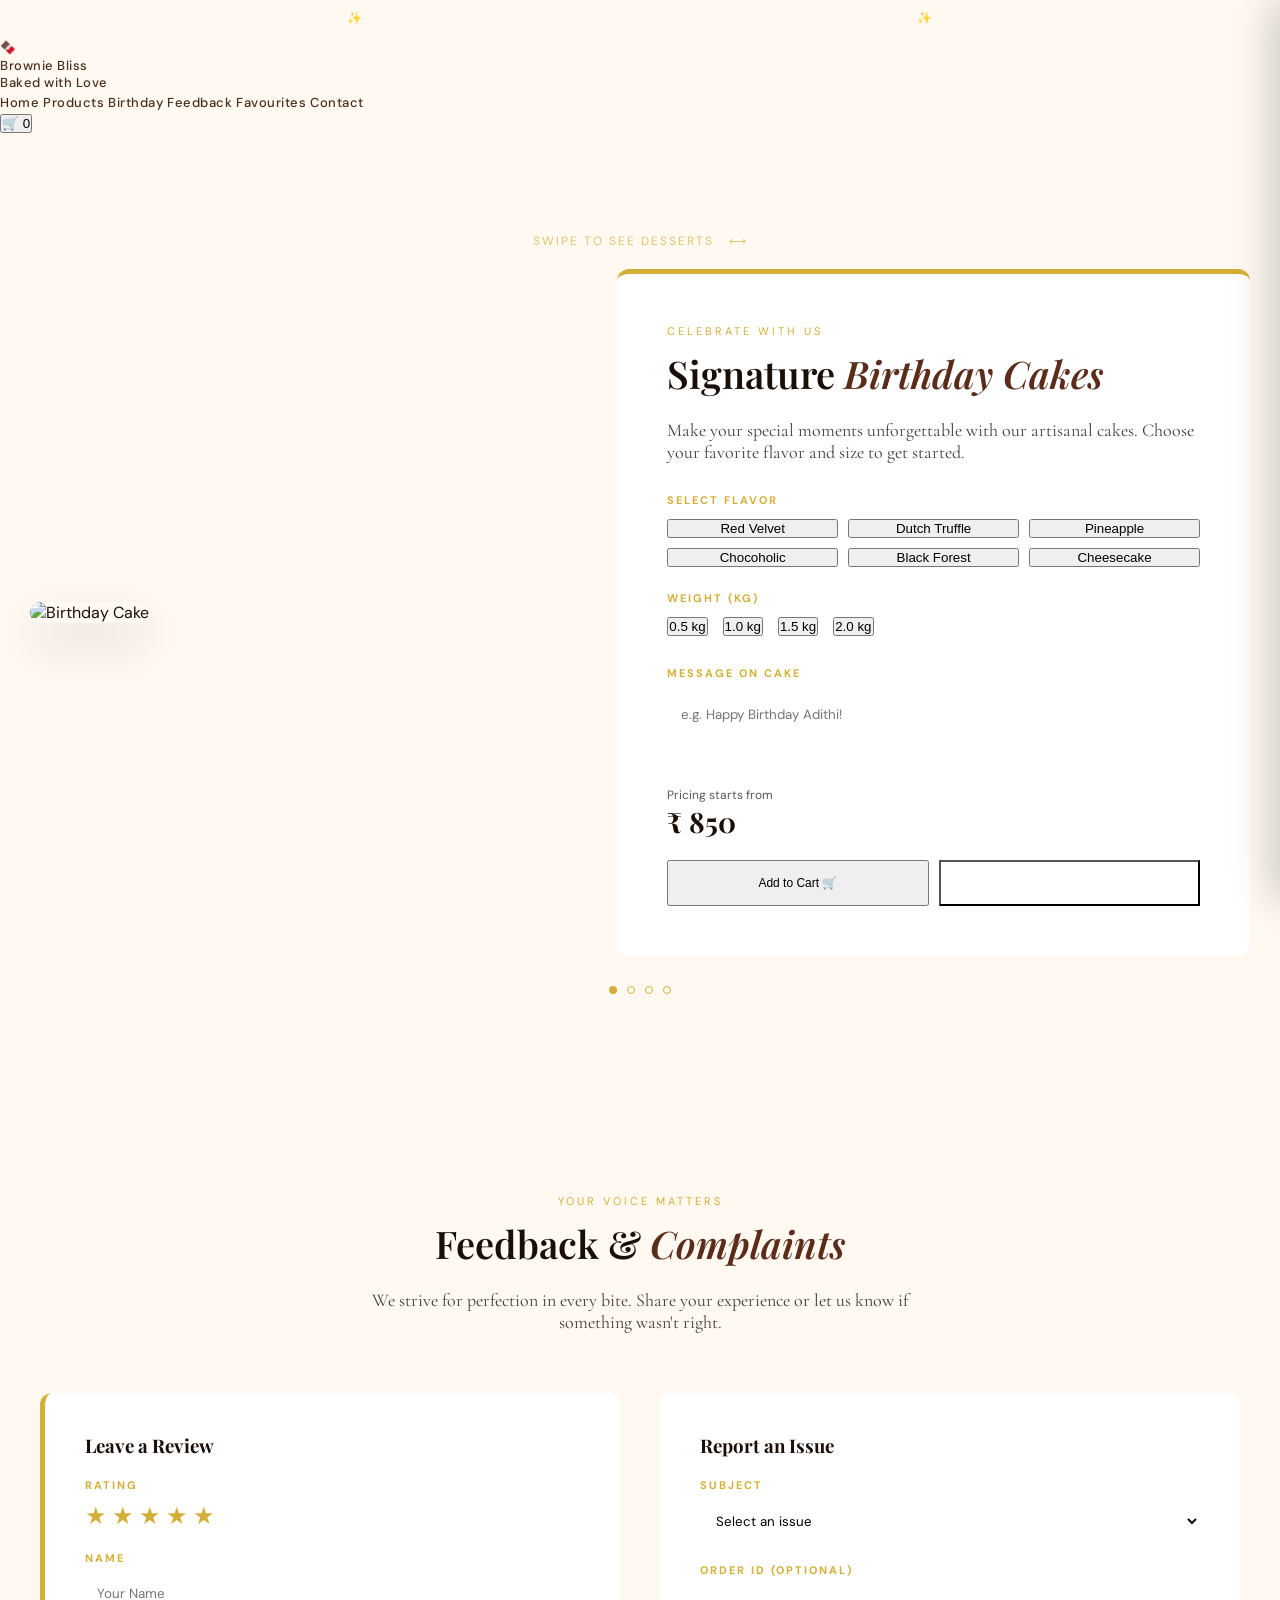
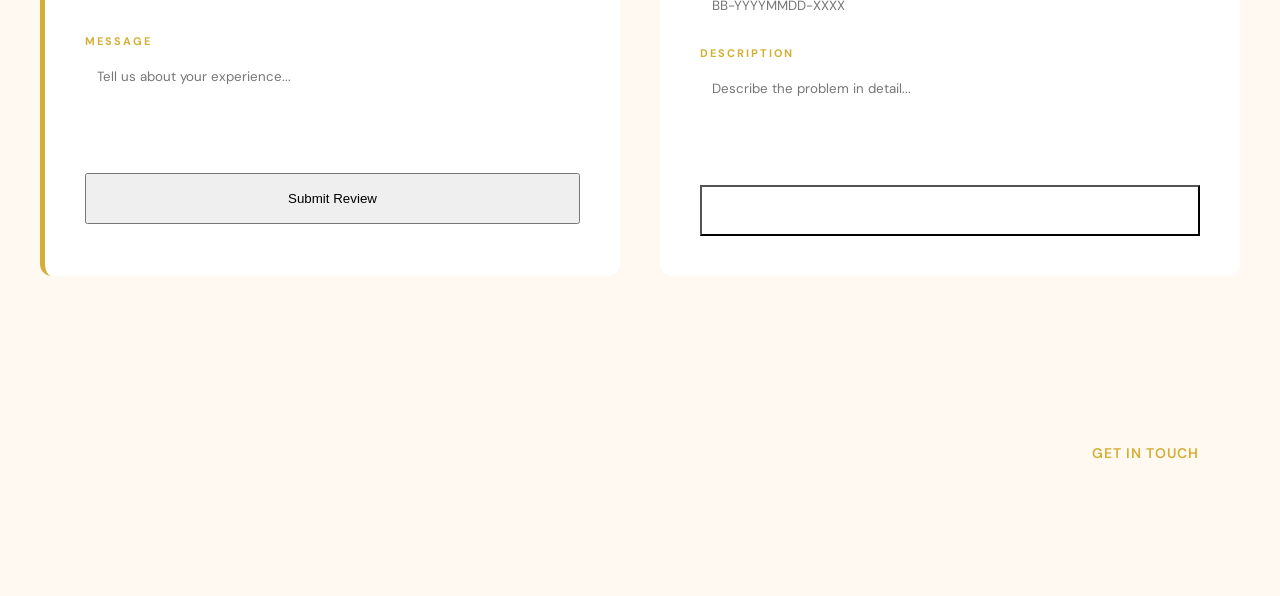
==== commit 5eb7a975: "Merge pull request #61 from greeshmaa965-cell/feat/birthday-dessert-slider Enhanced UX with feedback" ====
--- a/public/birthday.html
+++ b/public/birthday.html
@@ -5,6 +5,7 @@
   <meta charset="UTF-8">
   <meta name="viewport" content="width=device-width, initial-scale=1.0">
   <title>Birthday Cakes — Customize Your Celebration</title>
+  <link rel="icon" type="image/png" href="assets/favicon.png">
   <link
     href="https://fonts.googleapis.com/css2?family=Playfair+Display:ital,wght@0,400;0,600;0,700;1,400&family=Cormorant+Garamond:wght@300;400;500&family=DM+Sans:wght@300;400;500&display=swap"
     rel="stylesheet">
@@ -33,6 +34,7 @@
         <a href="index.html">Home</a>
         <a href="products.html">Products</a>
         <a href="birthday.html" class="active">Birthday</a>
+        <a href="#feedback">Feedback</a>
         <a href="favourites.html">Favourites</a>
         <a href="contact.html">Contact</a>
       </div>
@@ -42,79 +44,391 @@
     </div>
   </nav>
 
-  <!-- BIRTHDAY CAKES SECTION -->
+  <!-- BIRTHDAY & DESSERT SLIDER SECTION -->
   <section class="birthday-section" id="birthday"
-    style="padding: 100px 30px; background: var(--cream); min-height: 80vh;">
-    <div
-      style="max-width: 1300px; margin: 0 auto; display: grid; grid-template-columns: 1fr 1.2fr; gap: 60px; align-items: center;">
-      <div class="birthday-visual">
-        <img id="birthdayCakeImg" src="https://theobroma.in/cdn/shop/files/redvelvet-theo.jpg?v=1701321860"
-          alt="Birthday Cake"
-          style="width: 100%; height: 550px; object-fit: cover; border-radius: 12px; box-shadow: var(--shadow-lg);">
-      </div>
-      <div class="birthday-card"
-        style="background: var(--white); padding: 50px; border-radius: 12px; box-shadow: var(--shadow); border-top: 5px solid var(--gold);">
-        <span class="section-label"
-          style="display: block; font-size: 11px; letter-spacing: 3px; text-transform: uppercase; color: var(--gold); margin-bottom: 10px;">Celebrate
-          with Us</span>
-        <h2 class="section-title"
-          style="margin-bottom: 20px; font-family: 'Playfair Display', serif; font-size: 38px; color: var(--brown);">
-          Signature <em>Birthday Cakes</em></h2>
-        <p
-          style="margin-bottom: 30px; color: var(--text2); font-family: 'Cormorant Garamond', serif; font-size: 18px; opacity: 0.8;">
-          Make your special moments unforgettable with our artisanal cakes. Choose your favorite flavor and
-          size to get
-          started.
+    style="padding: 100px 0; background: var(--cream); min-height: 80vh; overflow: hidden;">
+    
+    <!-- Slider Hint -->
+    <div style="text-align: center; margin-bottom: 20px; font-size: 12px; color: var(--gold); letter-spacing: 2px; text-transform: uppercase; opacity: 0.7;">
+      Swipe to see Desserts &nbsp; ⟷
+    </div>
+
+    <div class="birthday-slider" style="display: flex; overflow-x: auto; scroll-snap-type: x mandatory; -webkit-overflow-scrolling: touch; scroll-behavior: smooth;">
+      
+      <!-- SLIDE 1: BIRTHDAY CAKES -->
+      <div class="bday-slide" style="flex: 0 0 100%; scroll-snap-align: start; padding: 0 30px;">
+        <div style="max-width: 1300px; margin: 0 auto; display: grid; grid-template-columns: 1fr 1.2fr; gap: 60px; align-items: center;">
+          <div class="birthday-visual">
+            <img id="birthdayCakeImg" src="https://theobroma.in/cdn/shop/files/redvelvet-theo.jpg?v=1701321860"
+              alt="Birthday Cake"
+              style="width: 100%; height: 550px; object-fit: cover; border-radius: 12px; box-shadow: var(--shadow-lg);">
+          </div>
+          <div class="birthday-card"
+            style="background: var(--white); padding: 50px; border-radius: 12px; box-shadow: var(--shadow); border-top: 5px solid var(--gold);">
+            <span class="section-label"
+              style="display: block; font-size: 11px; letter-spacing: 3px; text-transform: uppercase; color: var(--gold); margin-bottom: 10px;">Celebrate
+              with Us</span>
+            <h2 class="section-title"
+              style="margin-bottom: 20px; font-family: 'Playfair Display', serif; font-size: 38px; color: var(--brown);">
+              Signature <em>Birthday Cakes</em></h2>
+            <p
+              style="margin-bottom: 30px; color: var(--text2); font-family: 'Cormorant Garamond', serif; font-size: 18px; opacity: 0.8;">
+              Make your special moments unforgettable with our artisanal cakes. Choose your favorite flavor and
+              size to get
+              started.
+            </p>
+    
+            <div style="margin-bottom: 24px;">
+              <label
+                style="display: block; font-size: 11px; letter-spacing: 2px; text-transform: uppercase; color: var(--gold); margin-bottom: 12px; font-weight: 700;">Select
+                Flavor</label>
+              <div style="display: grid; grid-template-columns: repeat(3, 1fr); gap: 10px;">
+                <button class="filter-pill active" onclick="updateBirthdayCake('Red Velvet')">Red Velvet</button>
+                <button class="filter-pill" onclick="updateBirthdayCake('Dutch Truffle')">Dutch Truffle</button>
+                <button class="filter-pill" onclick="updateBirthdayCake('Pineapple')">Pineapple</button>
+                <button class="filter-pill" onclick="updateBirthdayCake('Chocoholic')">Chocoholic</button>
+                <button class="filter-pill" onclick="updateBirthdayCake('Black Forest')">Black Forest</button>
+                <button class="filter-pill" onclick="updateBirthdayCake('Cheesecake')">Cheesecake</button>
+              </div>
+            </div>
+    
+            <div style="margin-bottom: 30px;">
+              <label
+                style="display: block; font-size: 11px; letter-spacing: 2px; text-transform: uppercase; color: var(--gold); margin-bottom: 12px; font-weight: 700;">Weight
+                (kg)</label>
+              <div style="display: flex; gap: 15px;">
+                <button class="filter-pill" onclick="setCakeWeight('0.5')">0.5 kg</button>
+                <button class="filter-pill active" onclick="setCakeWeight('1.0')">1.0 kg</button>
+                <button class="filter-pill" onclick="setCakeWeight('1.5')">1.5 kg</button>
+                <button class="filter-pill" onclick="setCakeWeight('2.0')">2.0 kg</button>
+              </div>
+            </div>
+    
+            <div style="margin-bottom: 30px;">
+              <label
+                style="display: block; font-size: 11px; letter-spacing: 2px; text-transform: uppercase; color: var(--gold); margin-bottom: 12px; font-weight: 700;">Message
+                on Cake</label>
+              <input type="text" id="cakeMessage" placeholder="e.g. Happy Birthday Adithi!"
+                style="width: 100%; padding: 14px; border: 1.5px solid var(--cream3); border-radius: 8px; outline: none; font-family: 'DM Sans', sans-serif;">
+            </div>
+    
+            <div
+              style="display: flex; flex-direction: column; gap: 10px; padding-top: 20px; border-top: 1px solid var(--cream2);">
+              <div style="display: flex; justify-content: space-between; align-items: center; margin-bottom: 10px;">
+                <div>
+                  <span style="display: block; font-size: 12px; color: var(--text2); opacity: 0.7;">Pricing
+                    starts
+                    from</span>
+                  <span id="cakePrice"
+                    style="font-family: 'Playfair Display', serif; font-size: 28px; font-weight: 700; color: var(--brown);">₹
+                    850</span>
+                </div>
+              </div>
+              <div style="display: grid; grid-template-columns: 1fr 1fr; gap: 10px;">
+                <button class="btn-primary" style="padding: 14px; font-size: 12px;" onclick="addBirthdayToCart()">
+                  Add to Cart 🛒
+                </button>
+                <button class="btn-primary" style="padding: 14px; font-size: 12px; background: var(--brown); color: var(--white);" onclick="openCheckout()">
+                  Order Now &rarr;
+                </button>
+              </div>
+            </div>
+          </div>
+        </div>
+      </div>
+
+      <!-- SLIDE 2: DESSERTS -->
+      <div class="bday-slide" style="flex: 0 0 100%; scroll-snap-align: start; padding: 0 30px;">
+        <div style="max-width: 1300px; margin: 0 auto; display: grid; grid-template-columns: 1fr 1.2fr; gap: 60px; align-items: center;">
+          <div class="birthday-visual">
+            <img id="dessertImg" src="https://theobroma.in/cdn/shop/files/Delicacies-04.jpg?v=1681320427"
+              alt="Desserts"
+              style="width: 100%; height: 550px; object-fit: cover; border-radius: 12px; box-shadow: var(--shadow-lg);">
+          </div>
+          <div class="birthday-card"
+            style="background: var(--white); padding: 50px; border-radius: 12px; box-shadow: var(--shadow); border-top: 5px solid var(--gold);">
+            <span class="section-label"
+              style="display: block; font-size: 11px; letter-spacing: 3px; text-transform: uppercase; color: var(--gold); margin-bottom: 10px;">Sweet Treats</span>
+            <h2 class="section-title"
+              style="margin-bottom: 20px; font-family: 'Playfair Display', serif; font-size: 38px; color: var(--brown);">
+              Exquisite <em>Desserts</em></h2>
+            <p
+              style="margin-bottom: 30px; color: var(--text2); font-family: 'Cormorant Garamond', serif; font-size: 18px; opacity: 0.8;">
+              Indulge in our curated collection of fine desserts. From macarons to cheesecakes, every bite is a celebration of flavor.
+            </p>
+    
+            <div style="margin-bottom: 24px;">
+              <label
+                style="display: block; font-size: 11px; letter-spacing: 2px; text-transform: uppercase; color: var(--gold); margin-bottom: 12px; font-weight: 700;">Select
+                Variety</label>
+              <div style="display: grid; grid-template-columns: repeat(3, 1fr); gap: 10px;">
+                <button class="filter-pill active">Macarons</button>
+                <button class="filter-pill">Tarts</button>
+                <button class="filter-pill">Pastries</button>
+                <button class="filter-pill">Cupcakes</button>
+                <button class="filter-pill">Mousse</button>
+                <button class="filter-pill">Donuts</button>
+              </div>
+            </div>
+    
+            <div style="margin-bottom: 30px;">
+              <label
+                style="display: block; font-size: 11px; letter-spacing: 2px; text-transform: uppercase; color: var(--gold); margin-bottom: 12px; font-weight: 700;">Box Size</label>
+              <div style="display: flex; gap: 15px;">
+                <button class="filter-pill">Box of 2</button>
+                <button class="filter-pill active">Box of 4</button>
+                <button class="filter-pill">Box of 6</button>
+                <button class="filter-pill">Box of 12</button>
+              </div>
+            </div>
+    
+            <div style="margin-bottom: 30px;">
+              <label
+                style="display: block; font-size: 11px; letter-spacing: 2px; text-transform: uppercase; color: var(--gold); margin-bottom: 12px; font-weight: 700;">Special Request</label>
+              <input type="text" placeholder="e.g. Less sugar, Eggless"
+                style="width: 100%; padding: 14px; border: 1.5px solid var(--cream3); border-radius: 8px; outline: none; font-family: 'DM Sans', sans-serif;">
+            </div>
+    
+            <div
+              style="display: flex; flex-direction: column; gap: 10px; padding-top: 20px; border-top: 1px solid var(--cream2);">
+              <div style="display: flex; justify-content: space-between; align-items: center; margin-bottom: 10px;">
+                <div>
+                  <span style="display: block; font-size: 12px; color: var(--text2); opacity: 0.7;">Pricing starts from</span>
+                  <span
+                    style="font-family: 'Playfair Display', serif; font-size: 28px; font-weight: 700; color: var(--brown);">₹ 350</span>
+                </div>
+              </div>
+              <div style="display: grid; grid-template-columns: 1fr 1fr; gap: 10px;">
+                <button class="btn-primary" style="padding: 14px; font-size: 12px;" onclick="addDessertToCart()">
+                  Add to Cart 🛒
+                </button>
+                <button class="btn-primary" style="padding: 14px; font-size: 12px; background: var(--brown); color: var(--white);" onclick="openCheckout()">
+                  Order Now &rarr;
+                </button>
+              </div>
+            </div>
+          </div>
+        </div>
+      </div>
+
+      <!-- SLIDE 3: BROWNIES -->
+      <div class="bday-slide" style="flex: 0 0 100%; scroll-snap-align: start; padding: 0 30px;">
+        <div style="max-width: 1300px; margin: 0 auto; display: grid; grid-template-columns: 1fr 1.2fr; gap: 60px; align-items: center;">
+          <div class="birthday-visual">
+            <img id="brownieImg" src="https://theobroma.in/cdn/shop/files/OverloadBrownie_400x400.jpg?v=1711183338"
+              alt="Brownies"
+              style="width: 100%; height: 550px; object-fit: cover; border-radius: 12px; box-shadow: var(--shadow-lg);">
+          </div>
+          <div class="birthday-card"
+            style="background: var(--white); padding: 50px; border-radius: 12px; box-shadow: var(--shadow); border-top: 5px solid var(--gold);">
+            <span class="section-label"
+              style="display: block; font-size: 11px; letter-spacing: 3px; text-transform: uppercase; color: var(--gold); margin-bottom: 10px;">Fudgy Delights</span>
+            <h2 class="section-title"
+              style="margin-bottom: 20px; font-family: 'Playfair Display', serif; font-size: 38px; color: var(--brown);">
+              Signature <em>Brownies</em></h2>
+            <p
+              style="margin-bottom: 30px; color: var(--text2); font-family: 'Cormorant Garamond', serif; font-size: 18px; opacity: 0.8;">
+              Our brownies are legendary. Fudgy, decadent, and made with the finest Belgian chocolate for an unparalleled cocoa experience.
+            </p>
+    
+            <div style="margin-bottom: 24px;">
+              <label
+                style="display: block; font-size: 11px; letter-spacing: 2px; text-transform: uppercase; color: var(--gold); margin-bottom: 12px; font-weight: 700;">Select Variety</label>
+              <div style="display: grid; grid-template-columns: repeat(3, 1fr); gap: 10px;">
+                <button class="filter-pill active">Walnut</button>
+                <button class="filter-pill">Overload</button>
+                <button class="filter-pill">Nutella</button>
+                <button class="filter-pill">Red Velvet</button>
+                <button class="filter-pill">Cookie</button>
+                <button class="filter-pill">Assorted</button>
+              </div>
+            </div>
+    
+            <div style="margin-bottom: 30px;">
+              <label
+                style="display: block; font-size: 11px; letter-spacing: 2px; text-transform: uppercase; color: var(--gold); margin-bottom: 12px; font-weight: 700;">Pack Size</label>
+              <div style="display: flex; gap: 15px;">
+                <button class="filter-pill">Pack of 1</button>
+                <button class="filter-pill active">Pack of 4</button>
+                <button class="filter-pill">Pack of 6</button>
+                <button class="filter-pill">Pack of 12</button>
+              </div>
+            </div>
+    
+            <div style="margin-bottom: 30px;">
+              <label
+                style="display: block; font-size: 11px; letter-spacing: 2px; text-transform: uppercase; color: var(--gold); margin-bottom: 12px; font-weight: 700;">Gift Wrap</label>
+              <div style="display: flex; gap: 15px;">
+                <button class="filter-pill active">Standard</button>
+                <button class="filter-pill">Premium Gold</button>
+              </div>
+            </div>
+    
+            <div
+              style="display: flex; flex-direction: column; gap: 10px; padding-top: 20px; border-top: 1px solid var(--cream2);">
+              <div style="display: flex; justify-content: space-between; align-items: center; margin-bottom: 10px;">
+                <div>
+                  <span style="display: block; font-size: 12px; color: var(--text2); opacity: 0.7;">Pricing starts from</span>
+                  <span
+                    style="font-family: 'Playfair Display', serif; font-size: 28px; font-weight: 700; color: var(--brown);">₹ 250</span>
+                </div>
+              </div>
+              <div style="display: grid; grid-template-columns: 1fr 1fr; gap: 10px;">
+                <button class="btn-primary" style="padding: 14px; font-size: 12px;" onclick="addBrownieToCart()">
+                  Add to Cart 🛒
+                </button>
+                <button class="btn-primary" style="padding: 14px; font-size: 12px; background: var(--brown); color: var(--white);" onclick="openCheckout()">
+                  Order Now &rarr;
+                </button>
+              </div>
+            </div>
+          </div>
+        </div>
+      </div>
+
+      <!-- SLIDE 4: COOKIES -->
+      <div class="bday-slide" style="flex: 0 0 100%; scroll-snap-align: start; padding: 0 30px;">
+        <div style="max-width: 1300px; margin: 0 auto; display: grid; grid-template-columns: 1fr 1.2fr; gap: 60px; align-items: center;">
+          <div class="birthday-visual">
+            <img id="cookieImg" src="https://www.shugarysweets.com/wp-content/uploads/2020/05/chocolate-chip-cookies-recipe.jpg"
+              alt="Cookies"
+              style="width: 100%; height: 550px; object-fit: cover; border-radius: 12px; box-shadow: var(--shadow-lg);">
+          </div>
+          <div class="birthday-card"
+            style="background: var(--white); padding: 50px; border-radius: 12px; box-shadow: var(--shadow); border-top: 5px solid var(--gold);">
+            <span class="section-label"
+              style="display: block; font-size: 11px; letter-spacing: 3px; text-transform: uppercase; color: var(--gold); margin-bottom: 10px;">Freshly Baked</span>
+            <h2 class="section-title"
+              style="margin-bottom: 20px; font-family: 'Playfair Display', serif; font-size: 38px; color: var(--brown);">
+              Gourmet <em>Cookies</em></h2>
+            <p
+              style="margin-bottom: 30px; color: var(--text2); font-family: 'Cormorant Garamond', serif; font-size: 18px; opacity: 0.8;">
+              Golden, crispy on the edges, and chewy in the middle. Our cookies are packed with premium chocolate chips and baked to perfection.
+            </p>
+    
+            <div style="margin-bottom: 24px;">
+              <label
+                style="display: block; font-size: 11px; letter-spacing: 2px; text-transform: uppercase; color: var(--gold); margin-bottom: 12px; font-weight: 700;">Select Variety</label>
+              <div style="display: grid; grid-template-columns: repeat(3, 1fr); gap: 10px;">
+                <button class="filter-pill active">Choco Chip</button>
+                <button class="filter-pill">Double Choco</button>
+                <button class="filter-pill">Oatmeal Raisin</button>
+                <button class="filter-pill">Almond Biscotti</button>
+                <button class="filter-pill">Red Velvet</button>
+                <button class="filter-pill">Assorted</button>
+              </div>
+            </div>
+    
+            <div style="margin-bottom: 30px;">
+              <label
+                style="display: block; font-size: 11px; letter-spacing: 2px; text-transform: uppercase; color: var(--gold); margin-bottom: 12px; font-weight: 700;">Pack Size</label>
+              <div style="display: flex; gap: 15px;">
+                <button class="filter-pill">Box of 2</button>
+                <button class="filter-pill active">Box of 6</button>
+                <button class="filter-pill">Box of 12</button>
+                <button class="filter-pill">Gift Tin</button>
+              </div>
+            </div>
+    
+            <div
+              style="display: flex; flex-direction: column; gap: 10px; padding-top: 20px; border-top: 1px solid var(--cream2);">
+              <div style="display: flex; justify-content: space-between; align-items: center; margin-bottom: 10px;">
+                <div>
+                  <span style="display: block; font-size: 12px; color: var(--text2); opacity: 0.7;">Pricing starts from</span>
+                  <span
+                    style="font-family: 'Playfair Display', serif; font-size: 28px; font-weight: 700; color: var(--brown);">₹ 250</span>
+                </div>
+              </div>
+              <div style="display: grid; grid-template-columns: 1fr 1fr; gap: 10px;">
+                <button class="btn-primary" style="padding: 14px; font-size: 12px;" onclick="addCookieToCart()">
+                  Add to Cart 🛒
+                </button>
+                <button class="btn-primary" style="padding: 14px; font-size: 12px; background: var(--brown); color: var(--white);" onclick="openCheckout()">
+                  Order Now &rarr;
+                </button>
+              </div>
+            </div>
+          </div>
+        </div>
+      </div>
+
+    </div>
+
+    <!-- Slider Navigation Dots -->
+    <div style="display: flex; justify-content: center; gap: 10px; margin-top: 30px;">
+      <div style="width: 8px; height: 8px; border-radius: 50%; background: var(--gold); cursor: pointer;"></div>
+      <div style="width: 8px; height: 8px; border-radius: 50%; background: var(--cream3); border: 1px solid var(--gold); cursor: pointer;"></div>
+      <div style="width: 8px; height: 8px; border-radius: 50%; background: var(--cream3); border: 1px solid var(--gold); cursor: pointer;"></div>
+      <div style="width: 8px; height: 8px; border-radius: 50%; background: var(--cream3); border: 1px solid var(--gold); cursor: pointer;"></div>
+    </div>
+
+  </section>
+
+  <!-- FEEDBACK & COMPLAINTS SECTION -->
+  <section id="feedback" style="padding: 100px 24px; background: var(--cream);">
+    <div style="max-width: 1200px; margin: 0 auto;">
+      <div style="text-align: center; margin-bottom: 60px;">
+        <span class="section-label" style="display: block; font-size: 11px; letter-spacing: 3px; text-transform: uppercase; color: var(--gold); margin-bottom: 10px;">Your Voice Matters</span>
+        <h2 class="section-title" style="margin-bottom: 20px; font-family: 'Playfair Display', serif; font-size: 38px; color: var(--brown);">Feedback & <em>Complaints</em></h2>
+        <p style="max-width: 600px; margin: 20px auto; color: var(--text2); font-family: 'Cormorant Garamond', serif; font-size: 18px; opacity: 0.8;">
+          We strive for perfection in every bite. Share your experience or let us know if something wasn't right.
         </p>
-
-        <div style="margin-bottom: 24px;">
-          <label
-            style="display: block; font-size: 11px; letter-spacing: 2px; text-transform: uppercase; color: var(--gold); margin-bottom: 12px; font-weight: 700;">Select
-            Flavor</label>
-          <div style="display: grid; grid-template-columns: repeat(3, 1fr); gap: 10px;">
-            <button class="filter-pill active" onclick="updateBirthdayCake('Red Velvet')">Red Velvet</button>
-            <button class="filter-pill" onclick="updateBirthdayCake('Dutch Truffle')">Dutch Truffle</button>
-            <button class="filter-pill" onclick="updateBirthdayCake('Pineapple')">Pineapple</button>
-            <button class="filter-pill" onclick="updateBirthdayCake('Chocoholic')">Chocoholic</button>
-            <button class="filter-pill" onclick="updateBirthdayCake('Black Forest')">Black Forest</button>
-            <button class="filter-pill" onclick="updateBirthdayCake('Cheesecake')">Cheesecake</button>
-          </div>
-        </div>
-
-        <div style="margin-bottom: 30px;">
-          <label
-            style="display: block; font-size: 11px; letter-spacing: 2px; text-transform: uppercase; color: var(--gold); margin-bottom: 12px; font-weight: 700;">Weight
-            (kg)</label>
-          <div style="display: flex; gap: 15px;">
-            <button class="filter-pill" onclick="setCakeWeight('0.5')">0.5 kg</button>
-            <button class="filter-pill active" onclick="setCakeWeight('1.0')">1.0 kg</button>
-            <button class="filter-pill" onclick="setCakeWeight('1.5')">1.5 kg</button>
-            <button class="filter-pill" onclick="setCakeWeight('2.0')">2.0 kg</button>
-          </div>
-        </div>
-
-        <div style="margin-bottom: 30px;">
-          <label
-            style="display: block; font-size: 11px; letter-spacing: 2px; text-transform: uppercase; color: var(--gold); margin-bottom: 12px; font-weight: 700;">Message
-            on Cake</label>
-          <input type="text" id="cakeMessage" placeholder="e.g. Happy Birthday Adithi!"
-            style="width: 100%; padding: 14px; border: 1.5px solid var(--cream3); border-radius: 8px; outline: none; font-family: 'DM Sans', sans-serif;">
-        </div>
-
-        <div
-          style="display: flex; justify-content: space-between; align-items: center; padding-top: 20px; border-top: 1px solid var(--cream2);">
-          <div>
-            <span style="display: block; font-size: 12px; color: var(--text2); opacity: 0.7;">Pricing
-              starts
-              from</span>
-            <span id="cakePrice"
-              style="font-family: 'Playfair Display', serif; font-size: 28px; font-weight: 700; color: var(--brown);">₹
-              850</span>
-          </div>
-          <button class="btn-primary" style="padding: 16px 40px;" onclick="addBirthdayToCart()">
-            Reserve Now &rarr;
-          </button>
-        </div>
+      </div>
+
+      <div style="display: grid; grid-template-columns: 1fr 1fr; gap: 40px;">
+        
+        <!-- Feedback Area -->
+        <div style="background: var(--white); padding: 40px; border-radius: 12px; box-shadow: var(--shadow); border-left: 5px solid var(--gold);">
+          <h3 style="font-family: 'Playfair Display', serif; margin-bottom: 20px; color: var(--brown);">Leave a Review</h3>
+          <form onsubmit="event.preventDefault(); showToast('Thank you for your feedback! ⭐'); this.reset();">
+            <div style="margin-bottom: 20px;">
+              <label style="display: block; font-size: 11px; letter-spacing: 2px; text-transform: uppercase; color: var(--gold); margin-bottom: 8px; font-weight: 700;">Rating</label>
+              <div style="display: flex; gap: 5px; font-size: 24px; color: var(--gold); cursor: pointer;">
+                <span>★</span><span>★</span><span>★</span><span>★</span><span style="color: var(--cream3);">★</span>
+              </div>
+            </div>
+            <div style="margin-bottom: 20px;">
+              <label style="display: block; font-size: 11px; letter-spacing: 2px; text-transform: uppercase; color: var(--gold); margin-bottom: 8px; font-weight: 700;">Name</label>
+              <input type="text" placeholder="Your Name" required
+                style="width: 100%; padding: 12px; border: 1.5px solid var(--cream3); border-radius: 8px; outline: none; font-family: 'DM Sans', sans-serif;">
+            </div>
+            <div style="margin-bottom: 20px;">
+              <label style="display: block; font-size: 11px; letter-spacing: 2px; text-transform: uppercase; color: var(--gold); margin-bottom: 8px; font-weight: 700;">Message</label>
+              <textarea placeholder="Tell us about your experience..." rows="4" required
+                style="width: 100%; padding: 12px; border: 1.5px solid var(--cream3); border-radius: 8px; outline: none; font-family: 'DM Sans', sans-serif; resize: none;"></textarea>
+            </div>
+            <button class="btn-primary" type="submit" style="width: 100%; padding: 16px;">Submit Review</button>
+          </form>
+        </div>
+
+        <!-- Complaint Area -->
+        <div style="background: var(--white); padding: 40px; border-radius: 12px; box-shadow: var(--shadow); border-left: 5px solid var(--brown);">
+          <h3 style="font-family: 'Playfair Display', serif; margin-bottom: 20px; color: var(--brown);">Report an Issue</h3>
+          <form onsubmit="event.preventDefault(); showToast('Complaint received. We will look into it. 🛠️'); this.reset();">
+            <div style="margin-bottom: 20px;">
+              <label style="display: block; font-size: 11px; letter-spacing: 2px; text-transform: uppercase; color: var(--gold); margin-bottom: 8px; font-weight: 700;">Subject</label>
+              <select required style="width: 100%; padding: 12px; border: 1.5px solid var(--cream3); border-radius: 8px; outline: none; font-family: 'DM Sans', sans-serif; background: var(--white);">
+                <option value="">Select an issue</option>
+                <option value="delivery">Delivery Delay</option>
+                <option value="quality">Food Quality</option>
+                <option value="payment">Payment Issue</option>
+                <option value="other">Other</option>
+              </select>
+            </div>
+            <div style="margin-bottom: 20px;">
+              <label style="display: block; font-size: 11px; letter-spacing: 2px; text-transform: uppercase; color: var(--gold); margin-bottom: 8px; font-weight: 700;">Order ID (Optional)</label>
+              <input type="text" placeholder="BB-YYYYMMDD-XXXX"
+                style="width: 100%; padding: 12px; border: 1.5px solid var(--cream3); border-radius: 8px; outline: none; font-family: 'DM Sans', sans-serif;">
+            </div>
+            <div style="margin-bottom: 20px;">
+              <label style="display: block; font-size: 11px; letter-spacing: 2px; text-transform: uppercase; color: var(--gold); margin-bottom: 8px; font-weight: 700;">Description</label>
+              <textarea placeholder="Describe the problem in detail..." rows="4" required
+                style="width: 100%; padding: 12px; border: 1.5px solid var(--cream3); border-radius: 8px; outline: none; font-family: 'DM Sans', sans-serif; resize: none;"></textarea>
+            </div>
+            <button class="btn-primary" type="submit" style="width: 100%; padding: 16px; background: var(--brown); color: var(--white);">Submit Complaint</button>
+          </form>
+        </div>
+
       </div>
     </div>
   </section>
@@ -141,88 +455,28 @@
   </footer>
 
   <!-- SHARED COMPONENTS -->
-  <div class="cart-backdrop" id="cartBackdrop" onclick="closeCart()"></div>
-  <aside class="cart-sidebar" id="cartSidebar">
-    <div class="cart-head">
-      <h3>Your Cart 🛒</h3>
-      <button onclick="closeCart()" class="close-btn">✕</button>
-    </div>
-    <div class="cart-body" id="cartBody"></div>
-    <div class="cart-foot" id="cartFoot" style="display:none">
-      <div class="cart-total-row">
-        <span>Total</span>
-        <strong id="cartTotalDisp">₹0</strong>
-      </div>
-      <button class="btn-checkout" onclick="openCheckout()">Proceed to Order →</button>
-    </div>
-  </aside>
-
-  <!-- CHECKOUT MODAL -->
-  <div class="modal-overlay" id="checkoutOverlay">
-    <div class="checkout-modal" id="checkoutModal">
-      <div class="steps-bar">
-        <div class="step active" id="step1ind"><span>1</span>Your Info</div>
-        <div class="step-divider"></div>
-        <div class="step" id="step2ind"><span>2</span>Verify OTP</div>
-        <div class="step-divider"></div>
-        <div class="step" id="step3ind"><span>3</span>Address</div>
-        <div class="step-divider"></div>
-        <div class="step" id="step4ind"><span>4</span>Confirm</div>
-      </div>
-      <button class="modal-close" onclick="closeCheckout()">✕</button>
-      <div class="checkout-step" id="checkStep1">
-        <h2>👋 Let's start with your details</h2>
-        <div class="form-group"><label>Full Name *</label><input type="text" id="custName" placeholder="Your full name"
-            class="form-input"></div>
-        <div class="form-group"><label>WhatsApp Number *</label>
-          <div class="phone-row"><span class="phone-code">+91</span><input type="tel" id="custPhone"
-              placeholder="9876543210" maxlength="10" class="form-input"></div>
-        </div>
-        <button class="btn-primary full-w" onclick="sendOTP()">Send OTP →</button>
-      </div>
-      <div class="checkout-step hidden" id="checkStep2">
-        <div class="otp-icon">📱</div>
-        <h2>Verify Your Number</h2>
-        <p class="step-sub">Enter the 6-digit OTP sent to <strong id="otpPhoneDisp"></strong></p>
-        <div class="otp-inputs">
-          <input type="text" maxlength="1" class="otp-box" oninput="otpNext(this,0)">
-          <input type="text" maxlength="1" class="otp-box" oninput="otpNext(this,1)">
-          <input type="text" maxlength="1" class="otp-box" oninput="otpNext(this,2)">
-          <input type="text" maxlength="1" class="otp-box" oninput="otpNext(this,3)">
-          <input type="text" maxlength="1" class="otp-box" oninput="otpNext(this,4)">
-          <input type="text" maxlength="1" class="otp-box" oninput="otpNext(this,5)">
-        </div>
-        <div class="demo-otp-box" id="demoOtpBox"></div>
-        <button class="btn-primary full-w" onclick="verifyOTP()">Verify OTP →</button>
-      </div>
-      <div class="checkout-step hidden" id="checkStep3">
-        <h2>📍 Delivery Address</h2>
-        <div class="form-group"><label>Street Address *</label><input type="text" id="custAddr"
-            placeholder="House no., Street, Landmark" class="form-input"></div>
-        <div class="form-row">
-          <div class="form-group"><label>City *</label><input type="text" id="custCity" placeholder="City"
-              class="form-input"></div>
-          <div class="form-group"><label>Pincode *</label><input type="text" id="custPin" placeholder="123456"
-              maxlength="6" class="form-input"></div>
-        </div>
-        <button class="btn-primary full-w" onclick="goToConfirm()">Review Order →</button>
-      </div>
-      <div class="checkout-step hidden" id="checkStep4">
-        <h2>✅ Review Your Order</h2>
-        <div class="confirm-card">
-          <div id="confirmCustomer"></div>
-          <div id="confirmItems"></div>
-          <div class="confirm-total"><span>Total Amount</span><strong id="confirmTotal"></strong></div>
-        </div>
-        <button class="btn-whatsapp full-w" onclick="placeOrder()">Place Order & Open WhatsApp</button>
-      </div>
+  <div class="cart-overlay" id="cartOverlay" onclick="closeCart()"></div>
+  <div class="cart-sidebar" id="cartSidebar">
+    <div class="cart-header">
+      <span class="cart-title">Your Cart 🛒</span>
+      <button class="cart-close" onclick="closeCart()">✕</button>
+    </div>
+    <div class="cart-items" id="cartItems"></div>
+    <div class="cart-footer" id="cartFooter" style="display:none">
+      <div class="cart-total">
+        <span class="cart-total-label">Total Amount</span>
+        <span class="cart-total-amt" id="cartTotal">₹0</span>
+      </div>
+      <button class="whatsapp-btn" onclick="sendToWhatsApp()">
+        Order via WhatsApp
+      </button>
+      <p class="whatsapp-note">You'll be redirected to WhatsApp to confirm your order</p>
     </div>
   </div>
 
   <!-- TOAST -->
   <div class="toast" id="toast"></div>
 
-  <script src="cart.js"></script>
   <script src="script.js"></script>
 </body>
 
--- a/public/style.css
+++ b/public/style.css
@@ -952,6 +952,24 @@
   font-family: 'DM Sans', sans-serif;
 }
 
+html {
+  scroll-behavior: smooth;
+}
+
+#contact:target {
+  animation: contactHighlight 1s ease;
+}
+
+@keyframes contactHighlight {
+  0% {
+    box-shadow: 0 0 0 9999px rgba(201, 169, 110, 0.08);
+  }
+
+  100% {
+    box-shadow: none;
+  }
+}
+
 /* CART SIDEBAR */
 .cart-overlay {
   position: fixed;
@@ -2336,6 +2354,9 @@
 
 .status-badge {
   display: inline-block;
+  display: inline-flex;
+  align-items: center;
+  gap: 6px;
   padding: 6px 14px;
   border-radius: 30px;
   font-weight: 700;
@@ -2357,6 +2378,37 @@
 .status-delivered {
   background: #bbdefb;
   color: #1565c0;
+  border: 1px solid transparent;
+}
+
+.status-pending {
+  background: #fdf6ed;
+  color: #b8860b;
+  border-color: #f2d8a7;
+}
+
+.status-confirmed {
+  background: #f0fdf4;
+  color: #166534;
+  border-color: #bbf7d0;
+}
+
+.status-preparing {
+  background: #f5ebe6;
+  color: #5c2c1a;
+  border-color: #e1c5ba;
+}
+
+.status-delivered {
+  background: #eff6ff;
+  color: #1e40af;
+  border-color: #bfdbfe;
+}
+
+.status-cancelled {
+  background: #fef2f2;
+  color: #991b1b;
+  border-color: #fecaca;
 }
 
 #result h4 {
@@ -2447,6 +2499,1237 @@
   font-size: 14px;
   font-weight: 500;
 }
+.menu-toggle{
+  display:none;
+  background:none;
+  border:none;
+  font-size:28px;
+  cursor:pointer;
+  color:var(--brown-dark);
+}
+
+.mobile-menu{
+  display:none;
+  flex-direction:column;
+  background:white;
+  padding:15px;
+}
+
+.mobile-menu a{
+  text-decoration:none;
+  color:var(--brown-dark);
+  padding:10px 0;
+  border-bottom:1px solid #eee;
+}
+
+@media (max-width:900px){
+
+  nav{
+    display:none;
+  }
+
+  .menu-toggle{
+    display:block;
+  }
+
+  .mobile-menu.show{
+    display:flex;
+    flex-direction:column;
+  }
+  .header-inner{
+  display:flex;
+  justify-content:space-between;
+  align-items:center;
+}
+
+.menu-toggle{
+  order:-1;
+  margin-right:15px;
+}
+
+}
+html {
+  scroll-behavior: smooth;
+}
+
+:root {
+  --brown-dark: #1A0905;
+  --brown-mid: #3C1E14;
+  --brown-warm: #5C2C1A;
+  --brand-red: #8B0000;
+  --gold: #D4AF37;
+  --gold-light: #F4E4BC;
+  --cream: #FFF9F2;
+  --cream-dark: #F5E8D0;
+  --text-dark: #1a0f08;
+  --text-mid: #4a2f1a;
+  --white: #fff;
+  --shadow-sm: 0 2px 4px rgba(26, 9, 5, 0.05);
+  --shadow-md: 0 10px 30px rgba(26, 9, 5, 0.1);
+  --shadow-lg: 0 20px 50px rgba(26, 9, 5, 0.15);
+  --radius-sm: 4px;
+  --radius-md: 12px;
+  --radius-lg: 20px;
+  --glass: rgba(255, 255, 255, 0.15);
+  --glass-border: rgba(255, 255, 255, 0.2);
+}
+
+* {
+  margin: 0;
+  padding: 0;
+  box-sizing: border-box;
+}
+
+body {
+  background: var(--cream);
+  color: var(--text-dark);
+  font-family: 'DM Sans', sans-serif;
+  overflow-x: hidden;
+}
+
+/* ANNOUNCEMENT BAR */
+.announcement {
+  background: var(--brown-dark);
+  color: var(--gold-light);
+  text-align: center;
+  padding: 10px 20px;
+  font-size: 13px;
+  letter-spacing: 1.5px;
+  font-family: 'DM Sans', sans-serif;
+  font-weight: 400;
+}
+
+/* HEADER */
+header {
+  background: var(--white);
+  border-bottom: 1px solid var(--cream-dark);
+  position: sticky;
+  top: 0;
+  z-index: 1000;
+  box-shadow: 0 2px 20px rgba(44, 24, 16, 0.08);
+}
+
+.header-inner {
+  max-width: 1300px;
+  margin: 0 auto;
+  padding: 0 30px;
+  display: flex;
+  align-items: center;
+  justify-content: space-between;
+  height: 72px;
+}
+
+.logo {
+  display: flex;
+  flex-direction: column;
+  line-height: 1;
+}
+
+.logo-name {
+  font-family: 'Playfair Display', serif;
+  font-size: 26px;
+  font-weight: 700;
+  color: var(--brown-dark);
+  letter-spacing: 1px;
+}
+
+.logo-sub {
+  font-family: 'Cormorant Garamond', serif;
+  font-size: 11px;
+  letter-spacing: 3px;
+  color: var(--gold);
+  text-transform: uppercase;
+}
+
+nav {
+  display: flex;
+  gap: 30px;
+  align-items: center;
+}
+
+nav a {
+  text-decoration: none;
+  color: var(--text-mid);
+  font-size: 13px;
+  letter-spacing: 0.5px;
+  font-weight: 500;
+  transition: color 0.2s;
+  position: relative;
+}
+
+nav a::after {
+  content: '';
+  position: absolute;
+  bottom: -3px;
+  left: 0;
+  right: 0;
+  height: 1px;
+  background: var(--gold);
+  transform: scaleX(0);
+  transition: transform 0.25s;
+}
+
+nav a:hover::after {
+  transform: scaleX(1);
+}
+
+nav a:hover {
+  color: var(--brown-dark);
+}
+
+.header-actions {
+  display: flex;
+  gap: 16px;
+  align-items: center;
+}
+
+.cart-btn {
+  position: relative;
+  background: none;
+  border: 2px solid var(--brown-dark);
+  color: var(--brown-dark);
+  padding: 9px 22px;
+  font-family: 'DM Sans', sans-serif;
+  font-size: 13px;
+  font-weight: 600;
+  letter-spacing: 1px;
+  cursor: pointer;
+  transition: all 0.2s;
+  border-radius: 0;
+  display: flex;
+  align-items: center;
+  gap: 8px;
+}
+
+.cart-btn:hover {
+  background: var(--brown-dark);
+  color: var(--white);
+}
+
+.cart-count {
+  background: var(--gold);
+  color: var(--brown-dark);
+  border-radius: 50%;
+  width: 20px;
+  height: 20px;
+  font-size: 11px;
+  font-weight: 700;
+  display: flex;
+  align-items: center;
+  justify-content: center;
+}
+
+/* HERO */
+.hero {
+  background: var(--brown-dark);
+  position: relative;
+  overflow: hidden;
+  min-height: 520px;
+  display: flex;
+  align-items: center;
+}
+
+.hero-bg {
+  position: absolute;
+  inset: 0;
+  background:
+    radial-gradient(ellipse at 30% 50%, rgba(201, 169, 110, 0.15) 0%, transparent 60%),
+    radial-gradient(ellipse at 80% 20%, rgba(139, 69, 19, 0.3) 0%, transparent 50%),
+    linear-gradient(135deg, #2C1810 0%, #3d1f10 50%, #1a0c06 100%);
+}
+
+.hero-pattern {
+  position: absolute;
+  inset: 0;
+  opacity: 0.04;
+  background-image: repeating-linear-gradient(45deg, var(--gold) 0, var(--gold) 1px, transparent 0, transparent 50%);
+  background-size: 20px 20px;
+}
+
+.hero-content {
+  position: relative;
+  max-width: 1300px;
+  margin: 0 auto;
+  padding: 80px 30px;
+  display: grid;
+  grid-template-columns: 1fr 1fr;
+  gap: 60px;
+  align-items: center;
+  width: 100%;
+}
+
+.hero-text {
+  color: var(--white);
+}
+
+.hero-badge {
+  display: inline-block;
+  border: 1px solid var(--gold);
+  color: var(--gold);
+  font-size: 10px;
+  letter-spacing: 3px;
+  text-transform: uppercase;
+  padding: 6px 16px;
+  margin-bottom: 24px;
+  font-family: 'DM Sans', sans-serif;
+}
+
+.hero-title {
+  font-family: 'Playfair Display', serif;
+  font-size: clamp(36px, 4vw, 56px);
+  font-weight: 700;
+  line-height: 1.15;
+  color: var(--cream);
+  margin-bottom: 20px;
+}
+
+.hero-title em {
+  font-style: italic;
+  color: var(--gold);
+}
+
+.hero-desc {
+  font-family: 'Cormorant Garamond', serif;
+  font-size: 18px;
+  color: rgba(253, 246, 237, 0.7);
+  line-height: 1.7;
+  margin-bottom: 36px;
+  font-weight: 300;
+}
+
+.hero-cta {
+  display: inline-flex;
+  align-items: center;
+  gap: 12px;
+  background: var(--gold);
+  color: var(--brown-dark);
+  padding: 14px 36px;
+  text-decoration: none;
+  font-size: 13px;
+  font-weight: 700;
+  letter-spacing: 1.5px;
+  text-transform: uppercase;
+  transition: all 0.25s;
+  font-family: 'DM Sans', sans-serif;
+  cursor: pointer;
+  border: none;
+}
+
+.hero-cta:hover {
+  background: var(--cream);
+  transform: translateY(-2px);
+  box-shadow: 0 8px 24px rgba(0, 0, 0, 0.3);
+}
+
+.hero-visual {
+  display: grid;
+  grid-template-columns: 1fr 1fr;
+  gap: 12px;
+}
+
+.hero-card {
+  background: var(--glass);
+  backdrop-filter: blur(14px);
+  -webkit-backdrop-filter: blur(14px);
+  border: 1px solid var(--glass-border);
+  border-radius: var(--radius-md);
+  overflow: hidden;
+  cursor: pointer;
+  transition: all 0.4s cubic-bezier(0.165, 0.84, 0.44, 1);
+  box-shadow: var(--shadow-md);
+}
+
+.hero-card:hover {
+  transform: translateY(-8px) scale(1.02);
+  box-shadow: var(--shadow-lg);
+  border-color: rgba(212, 175, 55, 0.4);
+}
+
+.hero-card:first-child {
+  grid-column: span 2;
+}
+
+.hero-card img {
+  width: 100%;
+  height: 200px;
+  object-fit: cover;
+  display: block;
+}
+
+.hero-card:first-child img {
+  height: 160px;
+}
+
+.hero-card-label {
+  padding: 14px 18px;
+  font-family: 'DM Sans', sans-serif;
+  font-size: 13px;
+  font-weight: 600;
+  color: #fff;
+  letter-spacing: 0.5px;
+  background: linear-gradient(to bottom, rgba(0, 0, 0, 0), rgba(0, 0, 0, 0.4));
+}
+
+/* VALUES STRIP */
+.values-strip {
+  background: var(--brown-mid);
+  padding: 28px 30px;
+}
+
+.values-inner {
+  max-width: 1300px;
+  margin: 0 auto;
+  display: flex;
+  justify-content: space-around;
+  flex-wrap: wrap;
+  gap: 20px;
+}
+
+.value-item {
+  display: flex;
+  align-items: center;
+  gap: 12px;
+  color: var(--cream);
+}
+
+.value-icon {
+  font-size: 22px;
+  opacity: 0.9;
+}
+
+.value-text strong {
+  display: block;
+  font-size: 13px;
+  font-weight: 600;
+  letter-spacing: 0.5px;
+  font-family: 'DM Sans', sans-serif;
+}
+
+.value-text span {
+  font-size: 11px;
+  opacity: 0.65;
+  font-family: 'Cormorant Garamond', serif;
+  font-size: 13px;
+}
+
+/* SECTION TITLES */
+.section-header {
+  text-align: center;
+  margin-bottom: 48px;
+}
+
+.section-label {
+  font-family: 'DM Sans', sans-serif;
+  font-size: 10px;
+  letter-spacing: 4px;
+  color: var(--gold);
+  text-transform: uppercase;
+  margin-bottom: 12px;
+  display: block;
+}
+
+.section-title {
+  font-family: 'Playfair Display', serif;
+  font-size: clamp(28px, 3vw, 40px);
+  font-weight: 600;
+  color: var(--brown-dark);
+}
+
+.section-title em {
+  font-style: italic;
+  color: var(--brown-warm);
+}
+
+/* CATEGORIES */
+.categories-section {
+  padding: 80px 30px;
+  max-width: 1300px;
+  margin: 0 auto;
+}
+
+.categories-grid {
+  display: grid;
+  grid-template-columns: repeat(4, 1fr);
+  gap: 20px;
+}
+
+.cat-card {
+  position: relative;
+  overflow: hidden;
+  cursor: pointer;
+  border-radius: var(--radius-md);
+  box-shadow: var(--shadow-md);
+  aspect-ratio: 3/4;
+  transition: all 0.4s ease;
+}
+
+.cat-card:hover {
+  transform: translateY(-5px);
+  box-shadow: var(--shadow-lg);
+}
+
+.cat-card img {
+  width: 100%;
+  height: 100%;
+  object-fit: cover;
+  transition: transform 0.4s ease;
+  display: block;
+}
+
+.cat-card:hover img {
+  transform: scale(1.07);
+}
+
+.cat-overlay {
+  position: absolute;
+  inset: 0;
+  background: linear-gradient(to top, rgba(44, 24, 16, 0.85) 0%, rgba(44, 24, 16, 0.1) 60%, transparent 100%);
+  display: flex;
+  flex-direction: column;
+  justify-content: flex-end;
+  padding: 24px 20px;
+  transition: background 0.3s;
+}
+
+.cat-card:hover .cat-overlay {
+  background: linear-gradient(to top, rgba(44, 24, 16, 0.95) 0%, rgba(44, 24, 16, 0.3) 60%, transparent 100%);
+}
+
+.cat-name {
+  font-family: 'Playfair Display', serif;
+  font-size: 20px;
+  font-weight: 600;
+  color: var(--white);
+  margin-bottom: 6px;
+}
+
+.cat-count {
+  font-size: 12px;
+  color: var(--gold-light);
+  letter-spacing: 1px;
+  font-family: 'DM Sans', sans-serif;
+}
+
+.cat-arrow {
+  position: absolute;
+  top: 16px;
+  right: 16px;
+  width: 32px;
+  height: 32px;
+  background: rgba(255, 255, 255, 0.1);
+  border: 1px solid rgba(255, 255, 255, 0.3);
+  border-radius: 50%;
+  display: flex;
+  align-items: center;
+  justify-content: center;
+  color: white;
+  font-size: 14px;
+  opacity: 0;
+  transition: opacity 0.2s;
+}
+
+.cat-card:hover .cat-arrow {
+  opacity: 1;
+}
+
+/* PRODUCTS SECTION */
+.products-section {
+  background: var(--cream-dark);
+  padding: 80px 30px;
+}
+
+.products-inner {
+  max-width: 1300px;
+  margin: 0 auto;
+}
+
+/* FILTER TABS */
+.filter-tabs {
+  display: flex;
+  gap: 8px;
+  justify-content: center;
+  margin-bottom: 40px;
+  flex-wrap: wrap;
+}
+
+.filter-tab {
+  padding: 8px 20px;
+  border: 1px solid var(--brown-mid);
+  background: none;
+  color: var(--brown-mid);
+  font-family: 'DM Sans', sans-serif;
+  font-size: 12px;
+  letter-spacing: 1px;
+  cursor: pointer;
+  transition: all 0.2s;
+  font-weight: 500;
+}
+
+.filter-tab.active,
+.filter-tab:hover {
+  background: var(--brown-dark);
+  color: var(--cream);
+  border-color: var(--brown-dark);
+}
+
+.products-grid {
+  display: grid;
+  grid-template-columns: repeat(4, 1fr);
+  gap: 24px;
+}
+
+.product-card {
+  background: var(--white);
+  border-radius: var(--radius-md);
+  overflow: hidden;
+  box-shadow: var(--shadow-sm);
+  transition: all 0.4s cubic-bezier(0.165, 0.84, 0.44, 1);
+  position: relative;
+  border: 1px solid rgba(0, 0, 0, 0.03);
+}
+
+.product-card:hover {
+  transform: translateY(-10px);
+  box-shadow: var(--shadow-lg);
+  border-color: rgba(0, 0, 0, 0.06);
+}
+
+.product-img-wrap {
+  position: relative;
+  overflow: hidden;
+}
+
+.product-img-wrap img {
+  width: 100%;
+  height: 220px;
+  object-fit: cover;
+  display: block;
+  transition: transform 0.4s;
+}
+
+.product-card:hover .product-img-wrap img {
+  transform: scale(1.05);
+}
+
+.bestseller-badge {
+  position: absolute;
+  top: 15px;
+  left: 15px;
+  background: var(--gold);
+  color: var(--brown-dark);
+  font-size: 10px;
+  letter-spacing: 1px;
+  text-transform: uppercase;
+  padding: 5px 12px;
+  font-weight: 700;
+  font-family: 'DM Sans', sans-serif;
+  border-radius: 30px;
+  box-shadow: 0 4px 12px rgba(212, 175, 55, 0.4);
+  z-index: 10;
+}
+
+.product-info {
+  padding: 18px 18px 20px;
+}
+
+.product-category {
+  font-size: 10px;
+  letter-spacing: 2px;
+  color: var(--gold);
+  text-transform: uppercase;
+  font-family: 'DM Sans', sans-serif;
+  margin-bottom: 6px;
+}
+
+.product-name {
+  font-family: 'Playfair Display', serif;
+  font-size: 16px;
+  font-weight: 600;
+  color: var(--brown-dark);
+  margin-bottom: 10px;
+  line-height: 1.3;
+}
+
+.product-price {
+  font-family: 'DM Sans', sans-serif;
+  font-size: 18px;
+  font-weight: 700;
+  color: var(--brown-warm);
+  margin-bottom: 14px;
+}
+
+.add-to-cart {
+  width: 100%;
+  padding: 14px;
+  background: var(--brown-dark);
+  color: var(--cream);
+  border: none;
+  font-family: 'DM Sans', sans-serif;
+  font-size: 11px;
+  letter-spacing: 2px;
+  text-transform: uppercase;
+  font-weight: 700;
+  cursor: pointer;
+  transition: all 0.3s;
+  display: flex;
+  align-items: center;
+  justify-content: center;
+  gap: 8px;
+  border-radius: var(--radius-sm);
+}
+
+.add-to-cart:hover {
+  background: var(--brown-mid);
+  gap: 12px;
+  letter-spacing: 2.5px;
+}
+
+.add-to-cart.added {
+  background: #2d6a2d;
+  color: white;
+}
+
+/* GIFTING BANNER */
+.gifting-section {
+  padding: 80px 30px;
+  max-width: 1300px;
+  margin: 0 auto;
+  display: grid;
+  grid-template-columns: 1fr 1fr;
+  gap: 40px;
+  align-items: center;
+}
+
+.gifting-text .section-header {
+  text-align: left;
+  margin-bottom: 24px;
+}
+
+.gifting-text p {
+  font-family: 'Cormorant Garamond', serif;
+  font-size: 18px;
+  color: var(--text-mid);
+  line-height: 1.8;
+  margin-bottom: 30px;
+  font-weight: 300;
+}
+
+.btn-outline {
+  display: inline-block;
+  padding: 12px 32px;
+  border: 2px solid var(--brown-dark);
+  color: var(--brown-dark);
+  text-decoration: none;
+  font-family: 'DM Sans', sans-serif;
+  font-size: 12px;
+  letter-spacing: 1.5px;
+  text-transform: uppercase;
+  font-weight: 600;
+  transition: all 0.2s;
+  cursor: pointer;
+  background: none;
+}
+
+.btn-outline:hover {
+  background: var(--brown-dark);
+  color: var(--cream);
+}
+
+.gifting-img {
+  border-radius: 2px;
+  overflow: hidden;
+  box-shadow: var(--shadow);
+}
+
+.gifting-img img {
+  width: 100%;
+  height: 400px;
+  object-fit: cover;
+  display: block;
+}
+
+/* FOOTER */
+footer {
+  background: var(--brown-dark);
+  color: rgba(253, 246, 237, 0.7);
+  padding: 60px 30px 30px;
+}
+
+.footer-inner {
+  max-width: 1300px;
+  margin: 0 auto;
+}
+
+.footer-top {
+  display: grid;
+  grid-template-columns: 2fr 1fr 1fr 1fr;
+  gap: 40px;
+  padding-bottom: 40px;
+  border-bottom: 1px solid rgba(201, 169, 110, 0.15);
+  margin-bottom: 30px;
+}
+
+.footer-brand .logo-name {
+  color: var(--cream);
+  font-size: 22px;
+}
+
+.footer-brand .logo-sub {
+  color: var(--gold);
+}
+
+.footer-brand p {
+  font-size: 13px;
+  line-height: 1.7;
+  margin-top: 16px;
+  font-family: 'Cormorant Garamond', serif;
+  font-size: 15px;
+  font-weight: 300;
+}
+
+.footer-col h4 {
+  font-family: 'DM Sans', sans-serif;
+  font-size: 11px;
+  letter-spacing: 2px;
+  text-transform: uppercase;
+  color: var(--gold);
+  margin-bottom: 16px;
+  font-weight: 600;
+}
+
+.footer-col a {
+  display: block;
+  color: rgba(253, 246, 237, 0.6);
+  text-decoration: none;
+  font-size: 13px;
+  margin-bottom: 9px;
+  transition: color 0.2s;
+  font-family: 'DM Sans', sans-serif;
+}
+
+.footer-col a:hover {
+  color: var(--gold-light);
+}
+
+.footer-bottom {
+  display: flex;
+  justify-content: space-between;
+  align-items: center;
+  font-size: 12px;
+  color: rgba(253, 246, 237, 0.4);
+  font-family: 'DM Sans', sans-serif;
+}
+
+/* CART SIDEBAR */
+.cart-overlay {
+  position: fixed;
+  inset: 0;
+  background: rgba(0, 0, 0, 0.5);
+  z-index: 2000;
+  opacity: 0;
+  pointer-events: none;
+  transition: opacity 0.3s;
+}
+
+.cart-overlay.open {
+  opacity: 1;
+  pointer-events: all;
+}
+
+.cart-sidebar {
+  position: fixed;
+  top: 0;
+  right: 0;
+  bottom: 0;
+  width: 400px;
+  background: var(--white);
+  z-index: 2001;
+  transform: translateX(100%);
+  transition: transform 0.35s cubic-bezier(0.4, 0, 0.2, 1);
+  display: flex;
+  flex-direction: column;
+  box-shadow: -8px 0 40px rgba(0, 0, 0, 0.2);
+}
+
+.cart-sidebar.open {
+  transform: translateX(0);
+}
+
+.cart-header {
+  padding: 24px 24px 20px;
+  border-bottom: 1px solid var(--cream-dark);
+  display: flex;
+  justify-content: space-between;
+  align-items: center;
+  background: var(--brown-dark);
+  color: var(--cream);
+}
+
+.cart-title {
+  font-family: 'Playfair Display', serif;
+  font-size: 20px;
+  font-weight: 600;
+}
+
+.cart-close {
+  background: none;
+  border: none;
+  color: var(--cream);
+  font-size: 24px;
+  cursor: pointer;
+  line-height: 1;
+  padding: 4px;
+  transition: color 0.2s;
+}
+
+.cart-close:hover {
+  color: var(--gold);
+}
+
+.cart-items {
+  flex: 1;
+  overflow-y: auto;
+  padding: 20px 24px;
+}
+
+.cart-empty {
+  text-align: center;
+  padding: 60px 20px;
+  color: var(--text-mid);
+  font-family: 'Cormorant Garamond', serif;
+  font-size: 18px;
+  opacity: 0.6;
+}
+
+.cart-empty-icon {
+  font-size: 48px;
+  margin-bottom: 16px;
+  display: block;
+}
+
+.cart-item {
+  display: grid;
+  grid-template-columns: 70px 1fr auto;
+  gap: 14px;
+  align-items: center;
+  padding: 14px 0;
+  border-bottom: 1px solid var(--cream-dark);
+  animation: slideIn 0.2s ease;
+}
+
+@keyframes slideIn {
+  from {
+    opacity: 0;
+    transform: translateX(10px);
+  }
+
+  to {
+    opacity: 1;
+    transform: translateX(0);
+  }
+}
+
+.cart-item img {
+  width: 70px;
+  height: 70px;
+  object-fit: cover;
+  border-radius: 2px;
+}
+
+.cart-item-name {
+  font-family: 'Playfair Display', serif;
+  font-size: 14px;
+  font-weight: 600;
+  color: var(--brown-dark);
+  margin-bottom: 4px;
+}
+
+.cart-item-price {
+  font-size: 13px;
+  color: var(--brown-warm);
+  font-weight: 600;
+  font-family: 'DM Sans', sans-serif;
+}
+
+.cart-qty {
+  display: flex;
+  align-items: center;
+  gap: 8px;
+  margin-top: 8px;
+}
+
+.qty-btn {
+  width: 26px;
+  height: 26px;
+  border: 1px solid var(--brown-mid);
+  background: none;
+  color: var(--brown-dark);
+  cursor: pointer;
+  font-size: 14px;
+  display: flex;
+  align-items: center;
+  justify-content: center;
+  transition: all 0.15s;
+  font-family: 'DM Sans', sans-serif;
+}
+
+.qty-btn:hover {
+  background: var(--brown-dark);
+  color: white;
+  border-color: var(--brown-dark);
+}
+
+.qty-num {
+  font-size: 14px;
+  font-weight: 600;
+  min-width: 20px;
+  text-align: center;
+  font-family: 'DM Sans', sans-serif;
+}
+
+.cart-item-remove {
+  background: none;
+  border: none;
+  color: #ccc;
+  cursor: pointer;
+  font-size: 16px;
+  padding: 4px;
+  transition: color 0.15s;
+  align-self: flex-start;
+}
+
+.cart-item-remove:hover {
+  color: #e53e3e;
+}
+
+.cart-footer {
+  padding: 20px 24px 28px;
+  border-top: 1px solid var(--cream-dark);
+  background: var(--cream);
+}
+
+.cart-total {
+  display: flex;
+  justify-content: space-between;
+  align-items: center;
+  margin-bottom: 18px;
+}
+
+.cart-total-label {
+  font-family: 'DM Sans', sans-serif;
+  font-size: 13px;
+  color: var(--text-mid);
+  letter-spacing: 1px;
+  text-transform: uppercase;
+  font-weight: 600;
+}
+
+.cart-total-amt {
+  font-family: 'Playfair Display', serif;
+  font-size: 22px;
+  font-weight: 700;
+  color: var(--brown-dark);
+}
+
+.whatsapp-btn {
+  width: 100%;
+  padding: 16px;
+  background: #25D366;
+  color: white;
+  border: none;
+  font-family: 'DM Sans', sans-serif;
+  font-size: 14px;
+  font-weight: 700;
+  letter-spacing: 1px;
+  text-transform: uppercase;
+  cursor: pointer;
+  display: flex;
+  align-items: center;
+  justify-content: center;
+  gap: 12px;
+  transition: all 0.2s;
+  border-radius: 2px;
+  box-shadow: 0 4px 16px rgba(37, 211, 102, 0.3);
+}
+
+.whatsapp-btn:hover {
+  background: #20b95a;
+  transform: translateY(-1px);
+  box-shadow: 0 6px 24px rgba(37, 211, 102, 0.4);
+}
+
+.whatsapp-icon {
+  font-size: 20px;
+}
+
+.whatsapp-note {
+  text-align: center;
+  font-size: 11px;
+  color: var(--text-mid);
+  opacity: 0.6;
+  margin-top: 10px;
+  font-family: 'DM Sans', sans-serif;
+}
+
+/* TOAST */
+.toast {
+  position: fixed;
+  bottom: 24px;
+  right: 24px;
+  background: var(--brown-dark);
+  color: var(--cream);
+  padding: 14px 20px;
+  font-family: 'DM Sans', sans-serif;
+  font-size: 13px;
+  font-weight: 500;
+  border-left: 3px solid var(--gold);
+  z-index: 3000;
+  transform: translateY(80px);
+  opacity: 0;
+  transition: all 0.3s cubic-bezier(0.4, 0, 0.2, 1);
+  display: flex;
+  align-items: center;
+  gap: 10px;
+  max-width: 300px;
+  box-shadow: 0 4px 24px rgba(0, 0, 0, 0.2);
+}
+
+.toast.show {
+  transform: translateY(0);
+  opacity: 1;
+}
+
+/* WHATSAPP PHONE MODAL */
+.phone-modal-overlay {
+  position: fixed;
+  inset: 0;
+  background: rgba(0, 0, 0, 0.6);
+  z-index: 3000;
+  display: flex;
+  align-items: center;
+  justify-content: center;
+  opacity: 0;
+  pointer-events: none;
+  transition: opacity 0.3s;
+}
+
+.phone-modal-overlay.open {
+  opacity: 1;
+  pointer-events: all;
+}
+
+.phone-modal {
+  background: white;
+  padding: 40px 36px;
+  max-width: 420px;
+  width: 90%;
+  box-shadow: 0 20px 60px rgba(0, 0, 0, 0.3);
+  transform: scale(0.9);
+  transition: transform 0.3s;
+}
+
+.phone-modal-overlay.open .phone-modal {
+  transform: scale(1);
+}
+
+.phone-modal h3 {
+  font-family: 'Playfair Display', serif;
+  font-size: 22px;
+  color: var(--brown-dark);
+  margin-bottom: 8px;
+}
+
+.phone-modal p {
+  font-size: 14px;
+  color: var(--text-mid);
+  margin-bottom: 24px;
+  font-family: 'Cormorant Garamond', serif;
+  font-size: 16px;
+}
+
+.phone-input-wrap {
+  display: flex;
+  border: 2px solid var(--cream-dark);
+  transition: border-color 0.2s;
+  margin-bottom: 16px;
+}
+
+.phone-input-wrap:focus-within {
+  border-color: var(--gold);
+}
+
+.phone-prefix {
+  padding: 12px 14px;
+  background: var(--cream-dark);
+  color: var(--text-mid);
+  font-family: 'DM Sans', sans-serif;
+  font-size: 14px;
+  font-weight: 600;
+}
+
+.phone-input {
+  flex: 1;
+  padding: 12px 14px;
+  border: none;
+  outline: none;
+  font-family: 'DM Sans', sans-serif;
+  font-size: 15px;
+  color: var(--brown-dark);
+  background: white;
+}
+
+.modal-actions {
+  display: flex;
+  gap: 12px;
+}
+
+.modal-cancel {
+  flex: 1;
+  padding: 12px;
+  background: none;
+  border: 1px solid var(--cream-dark);
+  color: var(--text-mid);
+  font-family: 'DM Sans', sans-serif;
+  font-size: 13px;
+  cursor: pointer;
+  transition: all 0.2s;
+}
+
+.modal-cancel:hover {
+  border-color: var(--brown-dark);
+}
+
+.modal-confirm {
+  flex: 2;
+  padding: 12px;
+  background: #25D366;
+  color: white;
+  border: none;
+  font-family: 'DM Sans', sans-serif;
+  font-size: 13px;
+  font-weight: 700;
+  cursor: pointer;
+  transition: all 0.2s;
+  display: flex;
+  align-items: center;
+  justify-content: center;
+  gap: 8px;
+  letter-spacing: 0.5px;
+}
+
+.modal-confirm:hover {
+  background: #20b95a;
+}
+
+/* RESPONSIVE */
+@media (max-width: 1024px) {
+  .hero-content {
+    grid-template-columns: 1fr;
+    gap: 40px;
+    text-align: center;
+  }
+
+  .hero-text {
 
 /* Admin Panel Additions */
 .panel-title-group {
@@ -2593,3 +3876,5616 @@
 
 
 
+
+/* TESTIMONIALS */
+
+.testimonials-section {
+  padding: 100px 30px;
+  background: var(--cream);
+}
+
+/* =========================
+   TESTIMONIAL MARQUEE
+
+.testimonials-section {
+  padding: 120px 0;
+
+  background:
+    linear-gradient(
+      to bottom,
+      #f8f1e8,
+      #fffaf5
+    );
+
+  overflow: hidden;
+}
+
+.testimonial-marquee {
+  margin-top: 70px;
+
+  overflow: hidden;
+  position: relative;
+}
+
+.testimonial-track {
+  display: flex;
+  gap: 28px;
+
+  width: max-content;
+
+  animation:
+    marqueeScroll 28s linear infinite;
+}
+
+.testimonial-track:hover {
+  animation-play-state: paused;
+}
+
+.testimonial-card {
+  width: 360px;
+  flex-shrink: 0;
+
+  background:
+    linear-gradient(
+      135deg,
+      rgba(255,255,255,0.95),
+      rgba(255,248,240,0.92)
+    );
+
+  border:
+    1px solid rgba(212,175,55,0.18);
+
+  border-top:
+    5px solid var(--gold);
+
+  border-radius: 18px;
+
+  padding: 28px;
+
+  box-shadow:
+    0 12px 35px rgba(0,0,0,0.06);
+
+  backdrop-filter: blur(14px);
+
+  transition: 0.35s ease;
+}
+
+.testimonial-card:hover {
+  transform:
+    translateY(-10px)
+    rotate(-1deg);
+
+  box-shadow:
+    0 24px 60px rgba(0,0,0,0.12);
+}
+
+.testimonial-stars {
+  color: var(--gold);
+
+  font-size: 20px;
+
+  margin-bottom: 24px;
+
+  letter-spacing: 4px;
+}
+
+.testimonial-card p {
+  font-family: 'Cormorant Garamond', serif;
+
+  font-size: 20px;
+
+  line-height: 1.8;
+
+  color: var(--brown-dark);
+
+  margin-bottom: 30px;
+}
+
+.testimonial-card h4 {
+  font-size: 13px;
+
+  color: var(--brown-dark);
+
+  letter-spacing: 1px;
+}
+
+/* ANIMATION */
+
+@keyframes marqueeScroll {
+
+  from {
+    transform: translateX(0);
+  }
+
+  to {
+    transform: translateX(-50%);
+  }
+}
+
+/* MOBILE */
+
+@media (max-width: 900px) {
+
+  .testimonial-card {
+    width: 340px;
+    padding: 32px;
+  }
+
+  .testimonial-card p {
+    font-size: 24px;
+  }
+}
+
+.testimonial-card:hover {
+  transform: translateY(-6px);
+  box-shadow: var(--shadow-lg);
+}
+
+
+
+/* RESPONSIVE */
+
+@media (max-width: 900px) {
+  .testimonials-grid {
+    grid-template-columns: 1fr;
+  }
+}
+
+/* =========================
+   ABOUT PAGE
+
+.about-section {
+  position: relative;
+  overflow: hidden;
+  padding: 120px 30px;
+  background: linear-gradient(
+    to bottom,
+    var(--cream),
+    #fffdf9
+  );
+}
+
+.about-bg-pattern {
+  position: absolute;
+  inset: 0;
+  opacity: 0.03;
+  background-image:
+    radial-gradient(var(--gold) 1px, transparent 1px);
+  background-size: 30px 30px;
+}
+
+.about-inner {
+  max-width: 1300px;
+  margin: 0 auto;
+  position: relative;
+  z-index: 2;
+}
+
+.about-grid {
+  display: grid;
+  grid-template-columns: 1.2fr 1fr;
+  gap: 70px;
+  align-items: center;
+}
+
+.about-story {
+  position: relative;
+}
+
+.about-line {
+  width: 80px;
+  height: 4px;
+  background: var(--gold);
+  margin-bottom: 32px;
+}
+
+.about-lead {
+  font-family: 'Playfair Display', serif;
+  font-size: 32px;
+  line-height: 1.5;
+  color: var(--brown-dark);
+  margin-bottom: 30px;
+}
+
+.about-story p {
+  font-family: 'Cormorant Garamond', serif;
+  font-size: 23px;
+  line-height: 1.9;
+  color: var(--text-mid);
+  margin-bottom: 24px;
+}
+
+.about-cards {
+  display: grid;
+  gap: 24px;
+}
+
+.magic-card {
+  background: rgba(255,255,255,0.8);
+  backdrop-filter: blur(12px);
+  border: 1px solid rgba(212,175,55,0.15);
+  padding: 34px;
+  border-radius: 18px;
+  box-shadow: var(--shadow-sm);
+  transition: all 0.35s ease;
+  background:
+  linear-gradient(
+    to bottom right,
+    rgba(255,255,255,0.95),
+    rgba(255,248,240,0.85)
+  );
+}
+
+.magic-card:hover {
+  transform: translateY(-8px);
+  box-shadow: var(--shadow-lg);
+  border-color: rgba(212,175,55,0.35);
+}
+
+.magic-card span {
+  font-size: 36px;
+  display: block;
+  margin-bottom: 18px;
+}
+
+.magic-card h3 {
+  font-family: 'Playfair Display', serif;
+  color: var(--brown-dark);
+  margin-bottom: 14px;
+  font-size: 24px;
+}
+
+.magic-card p {
+  color: var(--text-mid);
+  line-height: 1.8;
+  font-size: 15px;
+}
+
+
+/* QUOTE STRIP */
+
+.about-quote {
+  background: var(--brown-dark);
+  padding: 100px 30px;
+  text-align: center;
+  position: relative;
+  overflow: hidden;
+  box-shadow:
+    inset 0 0 120px rgba(212, 175, 55, 0.08);
+}
+
+.about-quote::before {
+  content: "";
+  position: absolute;
+  inset: 0;
+  opacity: 0.04;
+  background-image:
+    repeating-linear-gradient(45deg,
+      var(--gold) 0,
+      var(--gold) 1px,
+      transparent 1px,
+      transparent 30px);
+}
+
+.about-quote-inner {
+  position: relative;
+  z-index: 2;
+}
+
+.about-quote p {
+  font-family: 'Playfair Display', serif;
+  font-size: clamp(32px, 4vw, 52px);
+  line-height: 1.5;
+  color: var(--cream);
+  font-style: italic;
+}
+
+.about-quote p::before,
+.about-quote p::after {
+  content: "✦";
+  color: var(--gold);
+  margin: 0 16px;
+}
+
+.about-section {
+  background:
+    linear-gradient(to bottom,
+      #fff9f2,
+      #f7ede1);
+}
+
+/* RESPONSIVE */
+
+@media (max-width: 900px) {
+
+  .about-grid {
+    grid-template-columns: 1fr;
+    gap: 50px;
+  }
+
+  .about-lead {
+    font-size: 26px;
+  }
+
+  .about-story p {
+    font-size: 20px;
+  }
+
+  .about-quote {
+    padding: 70px 24px;
+  }
+}
+
+/* CONTACT SOCIAL LINKS */
+
+.contact-socials {
+  display: flex;
+  gap: 14px;
+  flex-wrap: wrap;
+  margin-top: 24px;
+}
+
+.contact-socials a {
+  text-decoration: none;
+  color: var(--brown-dark);
+  border: 1px solid var(--cream-dark);
+  padding: 10px 18px;
+  font-size: 13px;
+  transition: 0.3s ease;
+  background: var(--white);
+}
+
+.contact-socials a:hover {
+  background: var(--brown-dark);
+  color: var(--cream);
+  border-color: var(--brown-dark);
+}
+
+/* =========================
+   CONTACT PAGE PREMIUM
+
+.contact-page {
+  position: relative;
+  overflow: hidden;
+  padding: 120px 30px;
+  background:
+    linear-gradient(
+      135deg,
+      #fffaf4 0%,
+      #f9f1e7 100%
+    );
+}
+
+.contact-bg {
+  position: absolute;
+  inset: 0;
+  opacity: 0.03;
+
+  background-image:
+    radial-gradient(var(--gold) 1px, transparent 1px);
+
+  background-size: 28px 28px;
+}
+
+.contact-inner {
+  position: relative;
+  z-index: 2;
+
+  max-width: 1300px;
+  margin: 0 auto;
+
+  display: grid;
+  grid-template-columns: 1.1fr 0.9fr;
+  gap: 70px;
+}
+
+.contact-desc {
+  font-family: 'Cormorant Garamond', serif;
+  font-size: 24px;
+  line-height: 1.8;
+  color: var(--text-mid);
+
+  margin:
+    30px 0 50px;
+}
+
+/* INFO GRID */
+
+.contact-info-grid {
+  display: grid;
+  gap: 22px;
+
+  margin-bottom: 40px;
+}
+
+.contact-info-card {
+  display: flex;
+  gap: 20px;
+
+  background: rgba(255, 255, 255, 0.7);
+
+  border: 1px solid rgba(212, 175, 55, 0.15);
+
+  padding: 26px;
+  border-radius: 18px;
+
+  backdrop-filter: blur(10px);
+
+  transition: 0.35s ease;
+}
+
+.contact-info-card:hover {
+  transform: translateY(-6px);
+
+  box-shadow: var(--shadow-lg);
+}
+
+.contact-icon {
+  width: 58px;
+  height: 58px;
+
+  border-radius: 50%;
+
+  background: var(--brown-dark);
+
+  color: var(--cream);
+
+  display: flex;
+  align-items: center;
+  justify-content: center;
+
+  font-size: 24px;
+
+  flex-shrink: 0;
+}
+
+.contact-info-card h4 {
+  font-family: 'Playfair Display', serif;
+
+  margin-bottom: 8px;
+
+  color: var(--brown-dark);
+}
+
+.contact-info-card p,
+.contact-info-card a {
+  color: var(--text-mid);
+
+  line-height: 1.7;
+
+  text-decoration: none;
+}
+
+/* HOURS CARD */
+
+.hours-card {
+  background:
+    linear-gradient(135deg,
+      var(--brown-dark),
+      #2f140d);
+
+  color: var(--cream);
+
+  padding: 36px;
+
+  border-radius: 24px;
+
+  margin-bottom: 32px;
+
+  box-shadow: var(--shadow-lg);
+}
+
+.hours-card h3 {
+  font-family: 'Playfair Display', serif;
+
+  margin-bottom: 24px;
+
+  font-size: 30px;
+
+  color: var(--gold);
+}
+
+.hour-row {
+  display: flex;
+  justify-content: space-between;
+
+  padding: 14px 0;
+
+  border-bottom:
+    1px solid rgba(255, 255, 255, 0.1);
+}
+
+.hour-row:last-child {
+  border-bottom: none;
+}
+
+/* INSTAGRAM BOX */
+
+.insta-box {
+  display: flex;
+  align-items: center;
+  gap: 18px;
+
+  background:
+    linear-gradient(135deg,
+      #833ab4,
+      #fd1d1d,
+      #fcb045);
+
+  padding: 22px 26px;
+
+  border-radius: 20px;
+
+  text-decoration: none;
+
+  color: white;
+
+  transition: 0.35s ease;
+
+  box-shadow:
+    0 18px 40px rgba(131, 58, 180, 0.25);
+}
+
+.insta-box:hover {
+  transform: translateY(-6px) scale(1.01);
+}
+
+.insta-icon {
+  width: 62px;
+  height: 62px;
+
+  border-radius: 50%;
+
+  background: rgba(255, 255, 255, 0.18);
+
+  display: flex;
+  align-items: center;
+  justify-content: center;
+
+  font-size: 28px;
+
+  backdrop-filter: blur(10px);
+}
+
+.insta-box span {
+  font-size: 13px;
+  opacity: 0.85;
+}
+
+.insta-box h4 {
+  font-size: 24px;
+
+  margin-top: 4px;
+
+  font-family: 'Playfair Display', serif;
+}
+
+/* FORM BOX */
+
+.contact-form-box {
+  background:
+    linear-gradient(to bottom,
+      #2a120c,
+      #1b0b07);
+
+  color: white;
+
+  padding: 50px;
+
+  border-radius: 28px;
+
+  box-shadow:
+    0 25px 60px rgba(0, 0, 0, 0.25);
+}
+
+.form-top {
+  display: flex;
+  align-items: center;
+  gap: 14px;
+
+  margin-bottom: 20px;
+}
+
+.form-top span {
+  font-size: 28px;
+}
+
+.form-top h3 {
+  font-family: 'Playfair Display', serif;
+
+  font-size: 34px;
+
+  color: var(--gold-light);
+}
+
+.form-desc {
+  color: rgba(255, 255, 255, 0.7);
+
+  line-height: 1.8;
+
+  margin-bottom: 32px;
+}
+
+.contact-form-box form {
+  display: flex;
+  flex-direction: column;
+  gap: 20px;
+}
+
+.contact-form-box input,
+.contact-form-box textarea {
+  width: 100%;
+
+  background: rgba(255, 255, 255, 0.08);
+
+  border: 1px solid rgba(255, 255, 255, 0.08);
+
+  color: white;
+
+  padding: 16px 18px;
+
+  border-radius: 14px;
+
+  outline: none;
+
+  font-family: 'DM Sans', sans-serif;
+}
+
+.contact-form-box textarea {
+  height: 140px;
+  resize: vertical;
+}
+
+.contact-form-box input::placeholder,
+.contact-form-box textarea::placeholder {
+  color: rgba(255, 255, 255, 0.45);
+}
+
+.contact-form-box input:focus,
+.contact-form-box textarea:focus {
+  border-color: var(--gold);
+}
+
+/* RESPONSIVE */
+
+@media (max-width: 900px) {
+
+  .contact-inner {
+    grid-template-columns: 1fr;
+  }
+
+  .contact-desc {
+    font-size: 21px;
+  }
+
+  .contact-form-box {
+    padding: 36px 28px;
+  }
+
+  .form-top h3 {
+    font-size: 28px;
+  }
+}
+
+/* =========================
+   EXPERIENCE SECTION
+
+.experience-section {
+  padding: 120px 30px;
+
+  background:
+    linear-gradient(
+      to bottom,
+      #fffaf5,
+      #f7eee5
+    );
+}
+
+.experience-inner {
+  max-width: 1300px;
+  margin: 0 auto;
+
+  display: grid;
+  grid-template-columns: 1.1fr 0.9fr;
+
+  gap: 70px;
+  align-items: center;
+}
+
+.experience-text {
+  font-family: 'Cormorant Garamond', serif;
+
+  font-size: 24px;
+  line-height: 1.9;
+
+  color: var(--text-mid);
+
+  margin-bottom: 24px;
+}
+
+/* CARDS */
+
+.experience-cards {
+  display: grid;
+
+  grid-template-columns: repeat(2, 1fr);
+
+  gap: 24px;
+}
+
+.exp-card {
+  background:
+    linear-gradient(135deg,
+      #2d130c,
+      #4b1d11);
+
+  color: white;
+
+  padding: 40px 28px;
+
+  border-radius: 24px;
+
+  text-align: center;
+
+  box-shadow:
+    0 18px 40px rgba(0, 0, 0, 0.18);
+
+  transition: 0.35s ease;
+}
+
+.exp-card:hover {
+  transform:
+    translateY(-8px) scale(1.02);
+}
+
+.exp-card h3 {
+  font-size: 52px;
+
+  margin-bottom: 14px;
+
+  color: var(--gold);
+
+  font-family: 'Playfair Display', serif;
+}
+
+.exp-card span {
+  font-size: 16px;
+
+  color: rgba(255, 255, 255, 0.8);
+
+  letter-spacing: 0.5px;
+}
+
+/* RESPONSIVE */
+
+@media (max-width: 900px) {
+
+  .experience-inner {
+    grid-template-columns: 1fr;
+  }
+
+  .experience-text {
+    font-size: 21px;
+  }
+
+  .experience-cards {
+    grid-template-columns: 1fr;
+  }
+}
+
+/* Admin Panel Additions */
+.panel-title-group {
+  display: flex;
+  align-items: center;
+  gap: 16px;
+}
+
+.btn-export {
+  padding: 8px 16px !important;
+  font-size: 13px !important;
+  border-radius: 6px !important;
+  background: var(--gold) !important;
+  color: var(--brown-dark) !important;
+}
+
+/* ═══════════════════════════════════════════════════════════
+   DARK MODE
+   ═══════════════════════════════════════════════════════════ */
+
+html.dark {
+  /* Backgrounds — --cream & --white are used as bg, so override them */
+  --cream: #1a1008;
+  --cream-dark: #221508;
+  --white: #1c1108;
+  /* Text */
+  --text-dark: #f0e4d0;
+  --text-mid: #c8a882;
+  /* Shadows */
+  --shadow-sm: 0 2px 4px rgba(0, 0, 0, 0.45);
+  --shadow-md: 0 10px 30px rgba(0, 0, 0, 0.55);
+  --shadow-lg: 0 20px 50px rgba(0, 0, 0, 0.65);
+  /* Glass */
+  --glass: rgba(26, 14, 5, 0.75);
+  --glass-border: rgba(212, 175, 55, 0.2);
+}
+
+/* ── Smooth colour transitions (scoped — avoids breaking hover/transform) ── */
+body,
+header,
+.cart-sidebar,
+.cart-item,
+.cart-header,
+.product-card,
+.product-info,
+.checkout-modal,
+nav a,
+input,
+textarea,
+select {
+  transition: background-color 0.28s ease, color 0.28s ease, border-color 0.28s ease;
+}
+
+/* ─────────────────────────────────────────────────────────────
+   TEXT COLOUR FIXES
+   The site uses --brown-dark / --brown-warm / --cream for text.
+   On a now-dark background those are invisible. Fix each group.
+   ───────────────────────────────────────────────────────────── */
+
+/* Elements using --cream as TEXT colour on hero/values strip
+   (those sections are always dark — don't touch their bg) */
+html.dark .hero-title,
+html.dark .value-item,
+html.dark .value-text strong,
+html.dark .value-text span {
+  color: #FFF9F2;
+  /* original cream */
+}
+
+/* Logo */
+html.dark .logo-name {
+  color: var(--text-dark);
+}
+
+html.dark .logo-sub {
+  color: var(--gold);
+}
+
+/* Headings on light-turned-dark backgrounds */
+html.dark h2.section-title,
+html.dark .section-title {
+  color: var(--text-dark);
+}
+
+html.dark .section-title em {
+  color: var(--gold);
+}
+
+html.dark .section-label {
+  color: var(--gold);
+}
+
+/* General headings */
+html.dark h1,
+html.dark h2,
+html.dark h3,
+html.dark h4 {
+  color: var(--text-dark);
+}
+
+/* Nav links */
+html.dark nav a {
+  color: var(--text-mid);
+}
+
+html.dark nav a:hover {
+  color: var(--text-dark);
+}
+
+/* Cart button */
+html.dark .cart-btn {
+  color: var(--text-mid);
+  border-color: #5a3820;
+}
+
+html.dark .cart-btn:hover {
+  background: var(--gold);
+  color: var(--brown-dark);
+  border-color: var(--gold);
+}
+
+/* Filter tabs */
+html.dark .filter-tab {
+  color: var(--text-mid);
+  border-color: #5a3820;
+}
+
+html.dark .filter-tab.active,
+html.dark .filter-tab:hover {
+  background: var(--gold);
+  color: var(--brown-dark);
+  border-color: var(--gold);
+}
+
+/* Product cards */
+html.dark .product-name {
+  color: var(--text-dark);
+}
+
+html.dark .product-price {
+  color: var(--gold);
+}
+
+html.dark .product-category {
+  color: var(--gold);
+}
+
+/* Birthday section inline-styled text (override via element selectors) */
+html.dark .birthday-card {
+  background: var(--white) !important;
+}
+
+html.dark label[style] {
+  color: var(--gold) !important;
+}
+
+/* Footer (bg stays dark, text was already okay except logo) */
+html.dark .footer-brand .logo-name {
+  color: var(--text-dark);
+}
+
+html.dark .footer-bottom {
+  color: rgba(240, 228, 208, 0.4);
+}
+
+html.dark .footer-col a {
+  color: rgba(240, 228, 208, 0.6);
+}
+
+html.dark .footer-col a:hover {
+  color: var(--gold-light);
+}
+
+/* Cart sidebar */
+html.dark .cart-title {
+  color: var(--text-dark);
+}
+
+html.dark .cart-item-name {
+  color: var(--text-dark);
+}
+
+html.dark .cart-item-price {
+  color: var(--gold);
+}
+
+html.dark .cart-total-label,
+html.dark .cart-total-amt {
+  color: var(--text-dark);
+}
+
+/* Inputs / textareas */
+html.dark input,
+html.dark textarea,
+html.dark select {
+  background: var(--cream-dark);
+  color: var(--text-dark);
+  border-color: #3a2010;
+}
+
+html.dark input::placeholder,
+html.dark textarea::placeholder {
+  color: #8a6848;
+}
+
+/* ── THEME TOGGLE BUTTON ── */
+.theme-toggle-btn {
+  display: inline-flex;
+  align-items: center;
+  justify-content: center;
+  width: 40px;
+  height: 40px;
+  border-radius: 50%;
+  background: none;
+  border: 2px solid var(--brown-dark);
+  cursor: pointer;
+  font-size: 15px;
+  flex-shrink: 0;
+  transition: all 0.22s ease;
+  line-height: 1;
+  backface-visibility: hidden;
+}
+
+.theme-toggle-btn:hover {
+  background: var(--brown-dark);
+  transform: rotate(22deg) scale(1.08);
+}
+
+html.dark .theme-toggle-btn {
+  border-color: var(--gold);
+}
+
+html.dark .theme-toggle-btn:hover {
+  background: var(--gold);
+}
+
+
+
+html {
+  scroll-behavior: smooth;
+}
+
+:root {
+  --brown-dark: #1A0905;
+  --brown-mid: #3C1E14;
+  --brown-warm: #5C2C1A;
+  --brand-red: #8B0000;
+  --gold: #D4AF37;
+  --gold-light: #F4E4BC;
+  --cream: #FFF9F2;
+  --cream-dark: #F5E8D0;
+  --text-dark: #1a0f08;
+  --text-mid: #4a2f1a;
+  --white: #fff;
+  --shadow-sm: 0 2px 4px rgba(26, 9, 5, 0.05);
+  --shadow-md: 0 10px 30px rgba(26, 9, 5, 0.1);
+  --shadow-lg: 0 20px 50px rgba(26, 9, 5, 0.15);
+  --radius-sm: 4px;
+  --radius-md: 12px;
+  --radius-lg: 20px;
+  --glass: rgba(255, 255, 255, 0.15);
+  --glass-border: rgba(255, 255, 255, 0.2);
+}
+
+* {
+  margin: 0;
+  padding: 0;
+  box-sizing: border-box;
+}
+
+body {
+  background: var(--cream);
+  color: var(--text-dark);
+  font-family: 'DM Sans', sans-serif;
+  overflow-x: hidden;
+}
+
+/* ANNOUNCEMENT BAR */
+.announcement {
+  background: var(--brown-dark);
+  color: var(--gold-light);
+  text-align: center;
+  padding: 10px 20px;
+  font-size: 13px;
+  letter-spacing: 1.5px;
+  font-family: 'DM Sans', sans-serif;
+  font-weight: 400;
+}
+
+/* HEADER */
+header {
+  background: var(--white);
+  border-bottom: 1px solid var(--cream-dark);
+  position: sticky;
+  top: 0;
+  z-index: 1000;
+  box-shadow: 0 2px 20px rgba(44, 24, 16, 0.08);
+}
+
+.header-inner {
+  max-width: 1300px;
+  margin: 0 auto;
+  padding: 0 30px;
+  display: flex;
+  align-items: center;
+  justify-content: space-between;
+  height: 72px;
+}
+
+.logo {
+  display: flex;
+  flex-direction: column;
+  line-height: 1;
+}
+
+.logo-name {
+  font-family: 'Playfair Display', serif;
+  font-size: 26px;
+  font-weight: 700;
+  color: var(--brown-dark);
+  letter-spacing: 1px;
+}
+
+.logo-sub {
+  font-family: 'Cormorant Garamond', serif;
+  font-size: 11px;
+  letter-spacing: 3px;
+  color: var(--gold);
+  text-transform: uppercase;
+}
+
+nav {
+  display: flex;
+  gap: 30px;
+  align-items: center;
+}
+
+nav a {
+  text-decoration: none;
+  color: var(--text-mid);
+  font-size: 13px;
+  letter-spacing: 0.5px;
+  font-weight: 500;
+  transition: color 0.2s;
+  position: relative;
+}
+
+nav a::after {
+  content: '';
+  position: absolute;
+  bottom: -3px;
+  left: 0;
+  right: 0;
+  height: 1px;
+  background: var(--gold);
+  transform: scaleX(0);
+  transition: transform 0.25s;
+}
+
+nav a:hover::after {
+  transform: scaleX(1);
+}
+
+nav a:hover {
+  color: var(--brown-dark);
+}
+
+.header-actions {
+  display: flex;
+  gap: 16px;
+  align-items: center;
+}
+
+.cart-btn {
+  position: relative;
+  background: none;
+  border: 2px solid var(--brown-dark);
+  color: var(--brown-dark);
+  padding: 9px 22px;
+  font-family: 'DM Sans', sans-serif;
+  font-size: 13px;
+  font-weight: 600;
+  letter-spacing: 1px;
+  cursor: pointer;
+  transition: all 0.2s;
+  border-radius: 0;
+  display: flex;
+  align-items: center;
+  gap: 8px;
+}
+
+.cart-btn:hover {
+  background: var(--brown-dark);
+  color: var(--white);
+}
+
+.cart-count {
+  background: var(--gold);
+  color: var(--brown-dark);
+  border-radius: 50%;
+  width: 20px;
+  height: 20px;
+  font-size: 11px;
+  font-weight: 700;
+  display: flex;
+  align-items: center;
+  justify-content: center;
+}
+
+/* HERO */
+.hero {
+  background: var(--brown-dark);
+  position: relative;
+  overflow: hidden;
+  min-height: 520px;
+  display: flex;
+  align-items: center;
+}
+
+.hero-bg {
+  position: absolute;
+  inset: 0;
+  background:
+    radial-gradient(ellipse at 30% 50%, rgba(201, 169, 110, 0.15) 0%, transparent 60%),
+    radial-gradient(ellipse at 80% 20%, rgba(139, 69, 19, 0.3) 0%, transparent 50%),
+    linear-gradient(135deg, #2C1810 0%, #3d1f10 50%, #1a0c06 100%);
+}
+
+.hero-pattern {
+  position: absolute;
+  inset: 0;
+  opacity: 0.04;
+  background-image: repeating-linear-gradient(45deg, var(--gold) 0, var(--gold) 1px, transparent 0, transparent 50%);
+  background-size: 20px 20px;
+}
+
+.hero-content {
+  position: relative;
+  max-width: 1300px;
+  margin: 0 auto;
+  padding: 80px 30px;
+  display: grid;
+  grid-template-columns: 1fr 1fr;
+  gap: 60px;
+  align-items: center;
+  width: 100%;
+}
+
+.hero-text {
+  color: var(--white);
+}
+
+.hero-badge {
+  display: inline-block;
+  border: 1px solid var(--gold);
+  color: var(--gold);
+  font-size: 10px;
+  letter-spacing: 3px;
+  text-transform: uppercase;
+  padding: 6px 16px;
+  margin-bottom: 24px;
+  font-family: 'DM Sans', sans-serif;
+}
+
+.hero-title {
+  font-family: 'Playfair Display', serif;
+  font-size: clamp(36px, 4vw, 56px);
+  font-weight: 700;
+  line-height: 1.15;
+  color: var(--cream);
+  margin-bottom: 20px;
+}
+
+.hero-title em {
+  font-style: italic;
+  color: var(--gold);
+}
+
+.hero-desc {
+  font-family: 'Cormorant Garamond', serif;
+  font-size: 18px;
+  color: rgba(253, 246, 237, 0.7);
+  line-height: 1.7;
+  margin-bottom: 36px;
+  font-weight: 300;
+}
+
+.hero-cta {
+  display: inline-flex;
+  align-items: center;
+  gap: 12px;
+  background: var(--brown-dark);
+  color: var(--cream);
+  padding: 14px 36px;
+  text-decoration: none;
+  font-size: 13px;
+  font-weight: 700;
+  letter-spacing: 1.5px;
+  text-transform: uppercase;
+  transition: all 0.25s;
+  font-family: 'DM Sans', sans-serif;
+  cursor: pointer;
+  border: none;
+}
+
+.hero-cta:hover {
+  transform: translateY(-2px);
+  box-shadow: 0 8px 24px rgba(0, 0, 0, 0.3);
+  background: var(--brown-mid);
+  letter-spacing: 2.5px;
+  gap: 12px;
+}
+
+.hero-visual {
+  display: grid;
+  grid-template-columns: 1fr 1fr;
+  gap: 12px;
+}
+
+.hero-card {
+  background: var(--glass);
+  backdrop-filter: blur(14px);
+  -webkit-backdrop-filter: blur(14px);
+  border: 1px solid var(--glass-border);
+  border-radius: var(--radius-md);
+  overflow: hidden;
+  cursor: pointer;
+  transition: all 0.4s cubic-bezier(0.165, 0.84, 0.44, 1);
+  box-shadow: var(--shadow-md);
+}
+
+.hero-card:hover {
+  transform: translateY(-8px) scale(1.02);
+  box-shadow: var(--shadow-lg);
+  border-color: rgba(212, 175, 55, 0.4);
+}
+
+.hero-card:first-child {
+  grid-column: span 2;
+}
+
+.hero-card img {
+  width: 100%;
+  height: 200px;
+  object-fit: cover;
+  display: block;
+}
+
+.hero-card:first-child img {
+  height: 160px;
+}
+
+.hero-card-label {
+  padding: 14px 18px;
+  font-family: 'DM Sans', sans-serif;
+  font-size: 13px;
+  font-weight: 600;
+  color: #fff;
+  letter-spacing: 0.5px;
+  background: linear-gradient(to bottom, rgba(0, 0, 0, 0), rgba(0, 0, 0, 0.4));
+}
+
+/* VALUES STRIP */
+.values-strip {
+  background: var(--brown-mid);
+  padding: 28px 30px;
+}
+
+.values-inner {
+  max-width: 1300px;
+  margin: 0 auto;
+  display: flex;
+  justify-content: space-around;
+  flex-wrap: wrap;
+  gap: 20px;
+}
+
+.value-item {
+  display: flex;
+  align-items: center;
+  gap: 12px;
+  color: var(--cream);
+}
+
+.value-icon {
+  font-size: 22px;
+  opacity: 0.9;
+}
+
+.value-text strong {
+  display: block;
+  font-size: 13px;
+  font-weight: 600;
+  letter-spacing: 0.5px;
+  font-family: 'DM Sans', sans-serif;
+}
+
+.value-text span {
+  font-size: 11px;
+  opacity: 0.65;
+  font-family: 'Cormorant Garamond', serif;
+  font-size: 13px;
+}
+
+/* SECTION TITLES */
+.section-header {
+  text-align: center;
+  margin-bottom: 48px;
+}
+
+.section-label {
+  font-family: 'DM Sans', sans-serif;
+  font-size: 10px;
+  letter-spacing: 4px;
+  color: var(--gold);
+  text-transform: uppercase;
+  margin-bottom: 12px;
+  display: block;
+}
+
+.section-title {
+  font-family: 'Playfair Display', serif;
+  font-size: clamp(28px, 3vw, 40px);
+  font-weight: 600;
+  color: var(--brown-dark);
+}
+
+.section-title em {
+  font-style: italic;
+  color: var(--brown-warm);
+}
+
+/* CATEGORIES */
+.categories-section {
+  padding: 80px 30px;
+  max-width: 1300px;
+  margin: 0 auto;
+}
+
+.categories-grid {
+  display: grid;
+  grid-template-columns: repeat(4, 1fr);
+  gap: 20px;
+}
+
+.cat-card {
+  position: relative;
+  overflow: hidden;
+  cursor: pointer;
+  border-radius: var(--radius-md);
+  box-shadow: var(--shadow-md);
+  aspect-ratio: 3/4;
+  transition: all 0.4s ease;
+}
+
+.cat-card:hover {
+  transform: translateY(-5px);
+  box-shadow: var(--shadow-lg);
+}
+
+.cat-card img {
+  width: 100%;
+  height: 100%;
+  object-fit: cover;
+  transition: transform 0.4s ease;
+  display: block;
+}
+
+.cat-card:hover img {
+  transform: scale(1.07);
+}
+
+.cat-overlay {
+  position: absolute;
+  inset: 0;
+  background: linear-gradient(to top, rgba(44, 24, 16, 0.85) 0%, rgba(44, 24, 16, 0.1) 60%, transparent 100%);
+  display: flex;
+  flex-direction: column;
+  justify-content: flex-end;
+  padding: 24px 20px;
+  transition: background 0.3s;
+}
+
+.cat-card:hover .cat-overlay {
+  background: linear-gradient(to top, rgba(44, 24, 16, 0.95) 0%, rgba(44, 24, 16, 0.3) 60%, transparent 100%);
+}
+
+.cat-name {
+  font-family: 'Playfair Display', serif;
+  font-size: 20px;
+  font-weight: 600;
+  color: var(--white);
+  margin-bottom: 6px;
+}
+
+.cat-count {
+  font-size: 12px;
+  color: var(--gold-light);
+  letter-spacing: 1px;
+  font-family: 'DM Sans', sans-serif;
+}
+
+.cat-arrow {
+  position: absolute;
+  top: 16px;
+  right: 16px;
+  width: 32px;
+  height: 32px;
+  background: rgba(255, 255, 255, 0.1);
+  border: 1px solid rgba(255, 255, 255, 0.3);
+  border-radius: 50%;
+  display: flex;
+  align-items: center;
+  justify-content: center;
+  color: white;
+  font-size: 14px;
+  opacity: 0;
+  transition: opacity 0.2s;
+}
+
+.cat-card:hover .cat-arrow {
+  opacity: 1;
+}
+
+/* PRODUCTS SECTION */
+.products-section {
+  background: var(--cream-dark);
+  padding: 80px 30px;
+}
+
+.products-inner {
+  max-width: 1300px;
+  margin: 0 auto;
+}
+
+/* FILTER TABS */
+.filter-tabs {
+  display: flex;
+  gap: 8px;
+  justify-content: center;
+  margin-bottom: 40px;
+  flex-wrap: wrap;
+}
+
+.filter-tab {
+  padding: 8px 20px;
+  border: 1px solid var(--brown-mid);
+  background: none;
+  color: var(--brown-mid);
+  font-family: 'DM Sans', sans-serif;
+  font-size: 12px;
+  letter-spacing: 1px;
+  cursor: pointer;
+  transition: all 0.2s;
+  font-weight: 500;
+}
+
+.filter-tab.active,
+.filter-tab:hover {
+  background: var(--brown-dark);
+  color: var(--cream);
+  border-color: var(--brown-dark);
+}
+
+.products-grid {
+  display: grid;
+  grid-template-columns: repeat(4, 1fr);
+  gap: 24px;
+}
+
+.product-card {
+  background: var(--white);
+  border-radius: var(--radius-md);
+  overflow: hidden;
+  box-shadow: var(--shadow-sm);
+  transition: all 0.4s cubic-bezier(0.165, 0.84, 0.44, 1);
+  position: relative;
+  border: 1px solid rgba(0, 0, 0, 0.03);
+}
+
+.product-card:hover {
+  transform: translateY(-10px);
+  box-shadow: var(--shadow-lg);
+  border-color: rgba(0, 0, 0, 0.06);
+}
+
+.product-img-wrap {
+  position: relative;
+  overflow: hidden;
+}
+
+.product-img-wrap img {
+  width: 100%;
+  height: 220px;
+  object-fit: cover;
+  display: block;
+  transition: transform 0.4s;
+}
+
+.product-card:hover .product-img-wrap img {
+  transform: scale(1.05);
+}
+
+.bestseller-badge {
+  position: absolute;
+  top: 15px;
+  left: 15px;
+  background: var(--gold);
+  color: var(--brown-dark);
+  font-size: 10px;
+  letter-spacing: 1px;
+  text-transform: uppercase;
+  padding: 5px 12px;
+  font-weight: 700;
+  font-family: 'DM Sans', sans-serif;
+  border-radius: 30px;
+  box-shadow: 0 4px 12px rgba(212, 175, 55, 0.4);
+  z-index: 10;
+}
+
+.product-info {
+  padding: 18px 18px 20px;
+}
+
+.product-category {
+  font-size: 10px;
+  letter-spacing: 2px;
+  color: var(--gold);
+  text-transform: uppercase;
+  font-family: 'DM Sans', sans-serif;
+  margin-bottom: 6px;
+}
+
+.product-name {
+  font-family: 'Playfair Display', serif;
+  font-size: 16px;
+  font-weight: 600;
+  color: var(--brown-dark);
+  margin-bottom: 10px;
+  line-height: 1.3;
+}
+
+.product-price {
+  font-family: 'DM Sans', sans-serif;
+  font-size: 18px;
+  font-weight: 700;
+  color: var(--brown-warm);
+  margin-bottom: 14px;
+}
+
+.add-to-cart {
+  width: 100%;
+  padding: 14px;
+  background: var(--brown-dark);
+  color: var(--cream);
+  border: none;
+  font-family: 'DM Sans', sans-serif;
+  font-size: 11px;
+  letter-spacing: 2px;
+  text-transform: uppercase;
+  font-weight: 700;
+  cursor: pointer;
+  transition: all 0.3s;
+  display: flex;
+  align-items: center;
+  justify-content: center;
+  gap: 8px;
+  border-radius: var(--radius-sm);
+}
+
+.add-to-cart:hover {
+  background: var(--brown-mid);
+  gap: 12px;
+  letter-spacing: 2.5px;
+}
+
+.add-to-cart.added {
+  background: #2d6a2d;
+  color: white;
+}
+
+/* GIFTING BANNER */
+.gifting-section {
+  padding: 80px 30px;
+  max-width: 1300px;
+  margin: 0 auto;
+  display: grid;
+  grid-template-columns: 1fr 1fr;
+  gap: 40px;
+  align-items: center;
+}
+
+.gifting-text .section-header {
+  text-align: left;
+  margin-bottom: 24px;
+}
+
+.gifting-text p {
+  font-family: 'Cormorant Garamond', serif;
+  font-size: 18px;
+  color: var(--text-mid);
+  line-height: 1.8;
+  margin-bottom: 30px;
+  font-weight: 300;
+}
+
+.btn-outline {
+  display: inline-block;
+  padding: 12px 32px;
+  border: 2px solid var(--brown-dark);
+  color: var(--brown-dark);
+  text-decoration: none;
+  font-family: 'DM Sans', sans-serif;
+  font-size: 12px;
+  letter-spacing: 1.5px;
+  text-transform: uppercase;
+  font-weight: 600;
+  transition: all 0.2s;
+  cursor: pointer;
+  background: none;
+}
+
+.btn-outline:hover {
+  background: var(--brown-dark);
+  color: var(--cream);
+}
+
+.gifting-img {
+  border-radius: 2px;
+  overflow: hidden;
+  box-shadow: var(--shadow);
+}
+
+.gifting-img img {
+  width: 100%;
+  height: 400px;
+  object-fit: cover;
+  display: block;
+}
+
+/* FOOTER */
+footer {
+  background: var(--brown-dark);
+  color: rgba(253, 246, 237, 0.7);
+  padding: 60px 30px 30px;
+}
+
+.footer-inner {
+  max-width: 1300px;
+  margin: 0 auto;
+}
+
+.footer-top {
+  display: grid;
+  grid-template-columns: 2fr 1fr 1fr 1fr;
+  gap: 40px;
+  padding-bottom: 40px;
+  border-bottom: 1px solid rgba(201, 169, 110, 0.15);
+  margin-bottom: 30px;
+}
+
+.footer-brand .logo-name {
+  color: var(--cream);
+  font-size: 22px;
+}
+
+.footer-brand .logo-sub {
+  color: var(--gold);
+}
+
+.footer-brand p {
+  font-size: 13px;
+  line-height: 1.7;
+  margin-top: 16px;
+  font-family: 'Cormorant Garamond', serif;
+  font-size: 15px;
+  font-weight: 300;
+}
+
+.footer-col h4 {
+  font-family: 'DM Sans', sans-serif;
+  font-size: 11px;
+  letter-spacing: 2px;
+  text-transform: uppercase;
+  color: var(--gold);
+  margin-bottom: 16px;
+  font-weight: 600;
+}
+
+.footer-col a {
+  display: block;
+  color: rgba(253, 246, 237, 0.6);
+  text-decoration: none;
+  font-size: 13px;
+  margin-bottom: 9px;
+  transition: color 0.2s;
+  font-family: 'DM Sans', sans-serif;
+}
+
+.footer-col a:hover {
+  color: var(--gold-light);
+}
+
+.footer-bottom {
+  display: flex;
+  justify-content: space-between;
+  align-items: center;
+  font-size: 12px;
+  color: rgba(253, 246, 237, 0.4);
+  font-family: 'DM Sans', sans-serif;
+}
+
+/* CART SIDEBAR */
+.cart-overlay {
+  position: fixed;
+  inset: 0;
+  background: rgba(0, 0, 0, 0.5);
+  z-index: 2000;
+  opacity: 0;
+  pointer-events: none;
+  transition: opacity 0.3s;
+}
+
+.cart-overlay.open {
+  opacity: 1;
+  pointer-events: all;
+}
+
+.cart-sidebar {
+  position: fixed;
+  top: 0;
+  right: 0;
+  bottom: 0;
+  width: 400px;
+  background: var(--white);
+  z-index: 2001;
+  transform: translateX(100%);
+  transition: transform 0.35s cubic-bezier(0.4, 0, 0.2, 1);
+  display: flex;
+  flex-direction: column;
+  box-shadow: -8px 0 40px rgba(0, 0, 0, 0.2);
+}
+
+.cart-sidebar.open {
+  transform: translateX(0);
+}
+
+.cart-header {
+  padding: 24px 24px 20px;
+  border-bottom: 1px solid var(--cream-dark);
+  display: flex;
+  justify-content: space-between;
+  align-items: center;
+  background: var(--brown-dark);
+  color: var(--cream);
+}
+
+.cart-title {
+  font-family: 'Playfair Display', serif;
+  font-size: 20px;
+  font-weight: 600;
+}
+
+.cart-close {
+  background: none;
+  border: none;
+  color: var(--cream);
+  font-size: 24px;
+  cursor: pointer;
+  line-height: 1;
+  padding: 4px;
+  transition: color 0.2s;
+}
+
+.cart-close:hover {
+  color: var(--gold);
+}
+
+.cart-items {
+  flex: 1;
+  overflow-y: auto;
+  padding: 20px 24px;
+}
+
+.cart-empty {
+  text-align: center;
+  padding: 60px 20px;
+  color: var(--text-mid);
+  font-family: 'Cormorant Garamond', serif;
+  font-size: 18px;
+  opacity: 0.6;
+}
+
+.cart-empty-icon {
+  font-size: 48px;
+  margin-bottom: 16px;
+  display: block;
+}
+
+.cart-item {
+  display: grid;
+  grid-template-columns: 70px 1fr auto;
+  gap: 14px;
+  align-items: center;
+  padding: 14px 0;
+  border-bottom: 1px solid var(--cream-dark);
+  animation: slideIn 0.2s ease;
+}
+
+@keyframes slideIn {
+  from {
+    opacity: 0;
+    transform: translateX(10px);
+  }
+
+  to {
+    opacity: 1;
+    transform: translateX(0);
+  }
+}
+
+.cart-item img {
+  width: 70px;
+  height: 70px;
+  object-fit: cover;
+  border-radius: 2px;
+}
+
+.cart-item-name {
+  font-family: 'Playfair Display', serif;
+  font-size: 14px;
+  font-weight: 600;
+  color: var(--brown-dark);
+  margin-bottom: 4px;
+}
+
+.cart-item-price {
+  font-size: 13px;
+  color: var(--brown-warm);
+  font-weight: 600;
+  font-family: 'DM Sans', sans-serif;
+}
+
+.cart-qty {
+  display: flex;
+  align-items: center;
+  gap: 8px;
+  margin-top: 8px;
+}
+
+.qty-btn {
+  width: 26px;
+  height: 26px;
+  border: 1px solid var(--brown-mid);
+  background: none;
+  color: var(--brown-dark);
+  cursor: pointer;
+  font-size: 14px;
+  display: flex;
+  align-items: center;
+  justify-content: center;
+  transition: all 0.15s;
+  font-family: 'DM Sans', sans-serif;
+}
+
+.qty-btn:hover {
+  background: var(--brown-dark);
+  color: white;
+  border-color: var(--brown-dark);
+}
+
+.qty-num {
+  font-size: 14px;
+  font-weight: 600;
+  min-width: 20px;
+  text-align: center;
+  font-family: 'DM Sans', sans-serif;
+}
+
+.cart-item-remove {
+  background: none;
+  border: none;
+  color: #ccc;
+  cursor: pointer;
+  font-size: 16px;
+  padding: 4px;
+  transition: color 0.15s;
+  align-self: flex-start;
+}
+
+.cart-item-remove:hover {
+  color: #e53e3e;
+}
+
+.cart-footer {
+  padding: 20px 24px 28px;
+  border-top: 1px solid var(--cream-dark);
+  background: var(--cream);
+}
+
+.cart-total {
+  display: flex;
+  justify-content: space-between;
+  align-items: center;
+  margin-bottom: 18px;
+}
+
+.cart-total-label {
+  font-family: 'DM Sans', sans-serif;
+  font-size: 13px;
+  color: var(--text-mid);
+  letter-spacing: 1px;
+  text-transform: uppercase;
+  font-weight: 600;
+}
+
+.cart-total-amt {
+  font-family: 'Playfair Display', serif;
+  font-size: 22px;
+  font-weight: 700;
+  color: var(--brown-dark);
+}
+
+.whatsapp-btn {
+  width: 100%;
+  padding: 16px;
+  background: #25D366;
+  color: white;
+  border: none;
+  font-family: 'DM Sans', sans-serif;
+  font-size: 14px;
+  font-weight: 700;
+  letter-spacing: 1px;
+  text-transform: uppercase;
+  cursor: pointer;
+  display: flex;
+  align-items: center;
+  justify-content: center;
+  gap: 12px;
+  transition: all 0.2s;
+  border-radius: 2px;
+  box-shadow: 0 4px 16px rgba(37, 211, 102, 0.3);
+}
+
+.whatsapp-btn:hover {
+  background: #20b95a;
+  transform: translateY(-1px);
+  box-shadow: 0 6px 24px rgba(37, 211, 102, 0.4);
+}
+
+.whatsapp-icon {
+  font-size: 20px;
+}
+
+.whatsapp-note {
+  text-align: center;
+  font-size: 11px;
+  color: var(--text-mid);
+  opacity: 0.6;
+  margin-top: 10px;
+  font-family: 'DM Sans', sans-serif;
+}
+
+/* TOAST */
+.toast {
+  position: fixed;
+  bottom: 24px;
+  right: 24px;
+  background: var(--brown-dark);
+  color: var(--cream);
+  padding: 14px 20px;
+  font-family: 'DM Sans', sans-serif;
+  font-size: 13px;
+  font-weight: 500;
+  border-left: 3px solid var(--gold);
+  z-index: 3000;
+  transform: translateY(80px);
+  opacity: 0;
+  transition: all 0.3s cubic-bezier(0.4, 0, 0.2, 1);
+  display: flex;
+  align-items: center;
+  gap: 10px;
+  max-width: 300px;
+  box-shadow: 0 4px 24px rgba(0, 0, 0, 0.2);
+}
+
+.toast.show {
+  transform: translateY(0);
+  opacity: 1;
+}
+
+/* WHATSAPP PHONE MODAL */
+.phone-modal-overlay {
+  position: fixed;
+  inset: 0;
+  background: rgba(0, 0, 0, 0.6);
+  z-index: 3000;
+  display: flex;
+  align-items: center;
+  justify-content: center;
+  opacity: 0;
+  pointer-events: none;
+  transition: opacity 0.3s;
+}
+
+.phone-modal-overlay.open {
+  opacity: 1;
+  pointer-events: all;
+}
+
+.phone-modal {
+  background: white;
+  padding: 40px 36px;
+  max-width: 420px;
+  width: 90%;
+  box-shadow: 0 20px 60px rgba(0, 0, 0, 0.3);
+  transform: scale(0.9);
+  transition: transform 0.3s;
+}
+
+.phone-modal-overlay.open .phone-modal {
+  transform: scale(1);
+}
+
+.phone-modal h3 {
+  font-family: 'Playfair Display', serif;
+  font-size: 22px;
+  color: var(--brown-dark);
+  margin-bottom: 8px;
+}
+
+.phone-modal p {
+  font-size: 14px;
+  color: var(--text-mid);
+  margin-bottom: 24px;
+  font-family: 'Cormorant Garamond', serif;
+  font-size: 16px;
+}
+
+.phone-input-wrap {
+  display: flex;
+  border: 2px solid var(--cream-dark);
+  transition: border-color 0.2s;
+  margin-bottom: 16px;
+}
+
+.phone-input-wrap:focus-within {
+  border-color: var(--gold);
+}
+
+.phone-prefix {
+  padding: 12px 14px;
+  background: var(--cream-dark);
+  color: var(--text-mid);
+  font-family: 'DM Sans', sans-serif;
+  font-size: 14px;
+  font-weight: 600;
+}
+
+.phone-input {
+  flex: 1;
+  padding: 12px 14px;
+  border: none;
+  outline: none;
+  font-family: 'DM Sans', sans-serif;
+  font-size: 15px;
+  color: var(--brown-dark);
+  background: white;
+}
+
+.modal-actions {
+  display: flex;
+  gap: 12px;
+}
+
+.modal-cancel {
+  flex: 1;
+  padding: 12px;
+  background: none;
+  border: 1px solid var(--cream-dark);
+  color: var(--text-mid);
+  font-family: 'DM Sans', sans-serif;
+  font-size: 13px;
+  cursor: pointer;
+  transition: all 0.2s;
+}
+
+.modal-cancel:hover {
+  border-color: var(--brown-dark);
+}
+
+.modal-confirm {
+  flex: 2;
+  padding: 12px;
+  background: #25D366;
+  color: white;
+  border: none;
+  font-family: 'DM Sans', sans-serif;
+  font-size: 13px;
+  font-weight: 700;
+  cursor: pointer;
+  transition: all 0.2s;
+  display: flex;
+  align-items: center;
+  justify-content: center;
+  gap: 8px;
+  letter-spacing: 0.5px;
+}
+
+.modal-confirm:hover {
+  background: #20b95a;
+}
+
+/* RESPONSIVE */
+@media (max-width: 1024px) {
+  .hero-content {
+    grid-template-columns: 1fr;
+    gap: 40px;
+    text-align: center;
+  }
+
+  .hero-text {
+    display: flex;
+    flex-direction: column;
+    align-items: center;
+  }
+
+  .hero-visual {
+    max-width: 600px;
+    margin: 0 auto;
+  }
+
+  .admin-body {
+    margin: 20px auto;
+  }
+}
+
+@media (max-width: 900px) {
+  .categories-grid {
+    grid-template-columns: repeat(2, 1fr);
+  }
+
+  .products-grid {
+    grid-template-columns: repeat(2, 1fr);
+  }
+
+  .footer-top {
+    grid-template-columns: repeat(2, 1fr);
+  }
+
+  .gifting-section {
+    grid-template-columns: 1fr;
+    text-align: center;
+  }
+
+  .gifting-text .section-header {
+    text-align: center;
+  }
+
+  nav {
+    display: none;
+  }
+
+  .cart-sidebar {
+    width: 100%;
+  }
+
+  .admin-nav .nav-links {
+    display: none;
+  }
+}
+
+@media (max-width: 600px) {
+  .header-inner {
+    padding: 0 15px;
+  }
+
+  .logo-name {
+    font-size: 20px;
+  }
+
+  .hero-title {
+    font-size: 32px;
+  }
+
+  .products-grid {
+    grid-template-columns: 1fr;
+    gap: 16px;
+  }
+
+  .categories-grid {
+    grid-template-columns: 1fr;
+  }
+
+  .values-inner {
+    justify-content: flex-start;
+    overflow-x: auto;
+    padding-bottom: 10px;
+  }
+
+  .value-item {
+    flex-shrink: 0;
+  }
+
+  /* Admin Mobile Adjustments */
+  .panel-head {
+    flex-direction: column;
+    align-items: flex-start;
+  }
+
+  .orders-filter {
+    width: 100%;
+    overflow-x: auto;
+    display: flex;
+    padding-bottom: 8px;
+  }
+
+  .of-btn {
+    white-space: nowrap;
+  }
+
+  .orders-table {
+    display: block;
+    overflow-x: auto;
+  }
+
+  .stat-card {
+    padding: 16px;
+  }
+
+  .stat-value {
+    font-size: 24px;
+  }
+
+  .checkout-modal,
+  .detail-modal,
+  .receipt-modal {
+    width: 95%;
+    margin: 10px;
+  }
+
+  .detail-modal-body {
+    padding: 15px;
+  }
+
+  .info-grid {
+    grid-template-columns: 1fr;
+  }
+}
+
+/* --- CHECKOUT MODAL --- */
+.checkout-overlay {
+  position: fixed;
+  inset: 0;
+  background: rgba(26, 9, 5, 0.4);
+  backdrop-filter: blur(4px);
+  -webkit-backdrop-filter: blur(4px);
+  z-index: 3000;
+  display: flex;
+  align-items: center;
+  justify-content: center;
+  opacity: 0;
+  pointer-events: none;
+  transition: opacity 0.3s;
+}
+
+.checkout-overlay.open {
+  opacity: 1;
+  pointer-events: all;
+}
+
+.checkout-modal {
+  background: var(--white);
+  width: 90%;
+  max-width: 480px;
+  border-radius: 4px;
+  overflow: hidden;
+  box-shadow: 0 40px 100px rgba(0, 0, 0, 0.4);
+  transform: translateY(20px);
+  transition: transform 0.3s;
+}
+
+.checkout-overlay.open .checkout-modal {
+  transform: translateY(0);
+}
+
+.checkout-head {
+  padding: 24px 30px;
+  border-bottom: 1px solid var(--cream-dark);
+  display: flex;
+  justify-content: space-between;
+  align-items: center;
+  background: #faf7f2;
+}
+
+.checkout-steps {
+  display: flex;
+  align-items: center;
+  gap: 10px;
+}
+
+.step-indicator {
+  width: 24px;
+  height: 24px;
+  border-radius: 50%;
+  background: var(--cream-dark);
+  color: var(--text-mid);
+  font-size: 11px;
+  font-weight: 700;
+  display: flex;
+  align-items: center;
+  justify-content: center;
+}
+
+.step-indicator.active {
+  background: var(--gold);
+  color: var(--brown-dark);
+}
+
+.step-indicator.done {
+  background: var(--brown-dark);
+  color: var(--white);
+}
+
+.step-line {
+  width: 20px;
+  height: 2px;
+  background: var(--cream-dark);
+}
+
+.checkout-close {
+  background: none;
+  border: none;
+  font-size: 20px;
+  cursor: pointer;
+  color: var(--text-mid);
+}
+
+.checkout-body {
+  padding: 36px 40px;
+}
+
+.checkout-title {
+  font-family: 'Playfair Display', serif;
+  font-size: 24px;
+  color: var(--brown-dark);
+  margin-bottom: 8px;
+}
+
+.checkout-subtitle {
+  font-size: 14px;
+  color: var(--text-mid);
+  opacity: 0.7;
+  margin-bottom: 28px;
+}
+
+.form-group {
+  margin-bottom: 20px;
+}
+
+.form-group label {
+  display: block;
+  font-size: 11px;
+  text-transform: uppercase;
+  color: var(--gold);
+  letter-spacing: 1px;
+  margin-bottom: 8px;
+  font-weight: 700;
+}
+
+.form-group input,
+.form-group textarea {
+  width: 100%;
+  padding: 12px 16px;
+  border: 1px solid var(--cream-dark);
+  border-radius: 2px;
+  font-family: 'DM Sans', sans-serif;
+  font-size: 14px;
+  outline: none;
+  transition: border-color 0.2s;
+}
+
+.form-group input:focus,
+.form-group textarea:focus {
+  border-color: var(--gold);
+}
+
+.phone-input-group {
+  display: flex;
+  border: 1px solid var(--cream-dark);
+}
+
+.phone-input-group .prefix {
+  padding: 12px 14px;
+  background: #fdf6ed;
+  font-size: 14px;
+  font-weight: 700;
+  color: var(--brown-mid);
+}
+
+.phone-input-group input {
+  border: none;
+}
+
+.otp-container {
+  display: flex;
+  gap: 10px;
+  margin-bottom: 24px;
+}
+
+.otp-box {
+  width: 100%;
+  aspect-ratio: 1;
+  text-align: center;
+  font-size: 24px;
+  font-weight: 700;
+  border: 1px solid var(--cream-dark);
+  outline: none;
+  border-radius: 4px;
+}
+
+.otp-box:focus {
+  border-color: var(--gold);
+  background: #fffcf8;
+}
+
+.hidden {
+  display: none;
+}
+
+.text-link {
+  background: none;
+  border: none;
+  color: var(--gold);
+  font-size: 13px;
+  text-decoration: underline;
+  cursor: pointer;
+  margin-top: 20px;
+  display: block;
+  width: 100%;
+}
+
+.confirm-summary {
+  background: #faf7f2;
+  padding: 24px;
+  border-radius: 4px;
+  margin-bottom: 28px;
+}
+
+.confirm-section {
+  margin-bottom: 20px;
+}
+
+.confirm-section label {
+  display: block;
+  font-size: 10px;
+  text-transform: uppercase;
+  color: var(--gold);
+  letter-spacing: 1.5px;
+  margin-bottom: 8px;
+  font-weight: 700;
+}
+
+.confirm-row {
+  display: flex;
+  justify-content: space-between;
+  font-size: 13px;
+  margin-bottom: 6px;
+}
+
+.confirm-total {
+  margin-top: 15px;
+  padding-top: 15px;
+  border-top: 1px solid var(--cream-dark);
+  display: flex;
+  justify-content: space-between;
+  align-items: center;
+}
+
+.confirm-total strong {
+  font-size: 20px;
+  color: var(--brown-dark);
+  font-family: 'Playfair Display', serif;
+}
+
+.demo-note {
+  background: #fdf6ed;
+  border: 1px solid var(--gold);
+  padding: 10px;
+  font-size: 12px;
+  text-align: center;
+  color: var(--brown-dark);
+}
+
+
+/* --- ADMIN PANEL STYLES --- */
+.admin-page {
+  background: #fdfbf8;
+}
+
+.admin-nav {
+  background: var(--brown-dark);
+  padding: 15px 30px;
+  display: flex;
+  justify-content: space-between;
+  align-items: center;
+  color: var(--white);
+  box-shadow: 0 4px 20px rgba(0, 0, 0, 0.2);
+  position: sticky;
+  top: 0;
+  z-index: 1000;
+}
+
+.admin-badge {
+  background: var(--gold);
+  color: var(--brown-dark);
+  padding: 4px 10px;
+  font-size: 10px;
+  font-weight: 700;
+  letter-spacing: 1.5px;
+  border-radius: 2px;
+}
+
+.admin-body {
+  max-width: 1400px;
+  margin: 40px auto;
+  padding: 0 30px;
+}
+
+/* STATS */
+.stats-grid {
+  display: grid;
+  grid-template-columns: repeat(auto-fit, minmax(240px, 1fr));
+  gap: 20px;
+  margin-bottom: 40px;
+}
+
+.stat-card {
+  background: var(--white);
+  padding: 24px;
+  border-radius: 4px;
+  box-shadow: 0 2px 12px rgba(44, 24, 16, 0.05);
+  border-bottom: 3px solid var(--cream-dark);
+}
+
+.stat-label {
+  font-size: 12px;
+  text-transform: uppercase;
+  letter-spacing: 1px;
+  color: var(--text-mid);
+  opacity: 0.7;
+  display: flex;
+  justify-content: space-between;
+  align-items: center;
+  margin-bottom: 12px;
+  font-weight: 600;
+}
+
+.stat-value {
+  font-family: 'Playfair Display', serif;
+  font-size: 32px;
+  font-weight: 700;
+  color: var(--brown-dark);
+}
+
+/* ORDERS TABLE */
+.orders-panel {
+  background: var(--white);
+  border-radius: 4px;
+  box-shadow: 0 4px 24px rgba(44, 24, 16, 0.08);
+  overflow: hidden;
+}
+
+.panel-head {
+  padding: 30px;
+  border-bottom: 1px solid var(--cream-dark);
+  display: flex;
+  justify-content: space-between;
+  align-items: center;
+  flex-wrap: wrap;
+  gap: 20px;
+}
+
+.panel-head h2 {
+  font-family: 'Playfair Display', serif;
+  color: var(--brown-dark);
+}
+
+.of-btn {
+  padding: 8px 16px;
+  border: 1px solid var(--cream-dark);
+  background: none;
+  font-family: 'DM Sans', sans-serif;
+  font-size: 12px;
+  cursor: pointer;
+  transition: all 0.2s;
+  color: var(--text-mid);
+}
+
+.of-btn.active {
+  background: var(--brown-dark);
+  color: var(--white);
+  border-color: var(--brown-dark);
+}
+
+.orders-table {
+  width: 100%;
+  border-collapse: collapse;
+  font-family: 'DM Sans', sans-serif;
+}
+
+.orders-table th {
+  background: #faf7f2;
+  text-align: left;
+  padding: 16px 20px;
+  font-size: 11px;
+  text-transform: uppercase;
+  letter-spacing: 1px;
+  color: var(--gold);
+  border-bottom: 1px solid var(--cream-dark);
+}
+
+.orders-table td {
+  padding: 18px 20px;
+  border-bottom: 1px solid #f9f5ef;
+  font-size: 14px;
+  color: var(--text-dark);
+}
+
+.order-id {
+  font-weight: 700;
+  color: var(--brown-mid);
+  font-family: monospace;
+  background: #f5f0e8;
+  padding: 4px 8px;
+  border-radius: 4px;
+}
+
+.customer-name {
+  font-weight: 600;
+  margin-bottom: 2px;
+}
+
+.customer-phone {
+  font-size: 12px;
+  opacity: 0.6;
+}
+
+.status-pill {
+  padding: 4px 10px;
+  border-radius: 20px;
+  font-size: 11px;
+  font-weight: 700;
+  text-transform: uppercase;
+}
+
+.pay-paid {
+  background: #e6fcf5;
+  color: #0ca678;
+}
+
+.pay-unpaid {
+  background: #fff5f5;
+  color: #fa5252;
+}
+
+.status-select {
+  padding: 6px 12px;
+  border-radius: 4px;
+  border: 1px solid var(--cream-dark);
+  font-family: 'DM Sans', sans-serif;
+  background: white;
+  outline: none;
+}
+
+.action-row {
+  display: flex;
+  gap: 8px;
+}
+
+.btn-confirm {
+  background: #25D366;
+  color: white;
+  border: none;
+  padding: 6px 12px;
+  border-radius: 4px;
+  font-size: 12px;
+  font-weight: 600;
+  cursor: pointer;
+}
+
+.btn-view {
+  background: var(--brown-mid);
+  color: white;
+  border: none;
+  padding: 6px 12px;
+  border-radius: 4px;
+  font-size: 12px;
+  font-weight: 600;
+  cursor: pointer;
+}
+
+/* MODALS */
+.detail-modal-overlay {
+  position: fixed;
+  inset: 0;
+  background: rgba(26, 9, 5, 0.8);
+  backdrop-filter: blur(4px);
+  z-index: 2000;
+  .hero-visual {
+    max-width: 600px;
+    margin: 0 auto;
+  }
+
+  .admin-body {
+    margin: 20px auto;
+  }
+}
+
+@media (max-width: 900px) {
+  .categories-grid {
+    grid-template-columns: repeat(2, 1fr);
+  }
+
+  .products-grid {
+    grid-template-columns: repeat(2, 1fr);
+  }
+
+  .footer-top {
+    grid-template-columns: repeat(2, 1fr);
+  }
+
+  .gifting-section {
+    grid-template-columns: 1fr;
+    text-align: center;
+  }
+
+  .gifting-text .section-header {
+    text-align: center;
+  }
+
+  nav {
+    display: none;
+  }
+
+  .cart-sidebar {
+    width: 100%;
+  }
+
+  .admin-nav .nav-links {
+    display: none;
+  }
+}
+
+@media (max-width: 600px) {
+  .header-inner {
+    padding: 0 15px;
+  }
+
+  .logo-name {
+    font-size: 20px;
+  }
+
+  .hero-title {
+    font-size: 32px;
+  }
+
+  .products-grid {
+    grid-template-columns: 1fr;
+    gap: 16px;
+  }
+
+  .categories-grid {
+    grid-template-columns: 1fr;
+  }
+
+  .values-inner {
+    justify-content: flex-start;
+    overflow-x: auto;
+    padding-bottom: 10px;
+  }
+
+  .value-item {
+    flex-shrink: 0;
+  }
+
+  /* Admin Mobile Adjustments */
+  .panel-head {
+    flex-direction: column;
+    align-items: flex-start;
+  }
+
+  .orders-filter {
+    width: 100%;
+    overflow-x: auto;
+    display: flex;
+    padding-bottom: 8px;
+  }
+
+  .of-btn {
+    white-space: nowrap;
+  }
+
+  .orders-table {
+    display: block;
+    overflow-x: auto;
+  }
+
+  .stat-card {
+    padding: 16px;
+  }
+
+  .stat-value {
+    font-size: 24px;
+  }
+
+  .checkout-modal,
+  .detail-modal,
+  .receipt-modal {
+    width: 95%;
+    margin: 10px;
+  }
+
+  .detail-modal-body {
+    padding: 15px;
+  }
+
+  .info-grid {
+    grid-template-columns: 1fr;
+  }
+}
+
+/* --- CHECKOUT MODAL --- */
+.checkout-overlay {
+  position: fixed;
+  inset: 0;
+  background: rgba(26, 9, 5, 0.4);
+  backdrop-filter: blur(4px);
+  -webkit-backdrop-filter: blur(4px);
+  z-index: 3000;
+  display: flex;
+  align-items: center;
+  justify-content: center;
+  opacity: 0;
+  pointer-events: none;
+  transition: opacity 0.3s;
+}
+
+.checkout-overlay.open {
+  opacity: 1;
+  pointer-events: all;
+}
+
+.checkout-modal {
+  background: var(--white);
+  width: 90%;
+  max-width: 480px;
+  border-radius: 4px;
+  overflow: hidden;
+  box-shadow: 0 40px 100px rgba(0, 0, 0, 0.4);
+  transform: translateY(20px);
+  transition: transform 0.3s;
+}
+
+.checkout-overlay.open .checkout-modal {
+  transform: translateY(0);
+}
+
+.checkout-head {
+  padding: 24px 30px;
+  border-bottom: 1px solid var(--cream-dark);
+  display: flex;
+  justify-content: space-between;
+  align-items: center;
+  background: #faf7f2;
+}
+
+.checkout-steps {
+  display: flex;
+  align-items: center;
+  gap: 10px;
+}
+
+.step-indicator {
+  width: 24px;
+  height: 24px;
+  border-radius: 50%;
+  background: var(--cream-dark);
+  color: var(--text-mid);
+  font-size: 11px;
+  font-weight: 700;
+  display: flex;
+  align-items: center;
+  justify-content: center;
+}
+
+.step-indicator.active {
+  background: var(--gold);
+  color: var(--brown-dark);
+}
+
+.step-indicator.done {
+  background: var(--brown-dark);
+  color: var(--white);
+}
+
+.step-line {
+  width: 20px;
+  height: 2px;
+  background: var(--cream-dark);
+}
+
+.checkout-close {
+  background: none;
+  border: none;
+  font-size: 20px;
+  cursor: pointer;
+  color: var(--text-mid);
+}
+
+.checkout-body {
+  padding: 36px 40px;
+}
+
+.checkout-title {
+  font-family: 'Playfair Display', serif;
+  font-size: 24px;
+  color: var(--brown-dark);
+  margin-bottom: 8px;
+}
+
+.checkout-subtitle {
+  font-size: 14px;
+  color: var(--text-mid);
+  opacity: 0.7;
+  margin-bottom: 28px;
+}
+
+.form-group {
+  margin-bottom: 20px;
+}
+
+.form-group label {
+  display: block;
+  font-size: 11px;
+  text-transform: uppercase;
+  color: var(--gold);
+  letter-spacing: 1px;
+  margin-bottom: 8px;
+  font-weight: 700;
+}
+
+.form-group input,
+.form-group textarea {
+  width: 100%;
+  padding: 12px 16px;
+  border: 1px solid var(--cream-dark);
+  border-radius: 2px;
+  font-family: 'DM Sans', sans-serif;
+  font-size: 14px;
+  outline: none;
+  transition: border-color 0.2s;
+}
+
+.form-group input:focus,
+.form-group textarea:focus {
+  border-color: var(--gold);
+}
+
+.phone-input-group {
+  display: flex;
+  border: 1px solid var(--cream-dark);
+}
+
+.phone-input-group .prefix {
+  padding: 12px 14px;
+  background: #fdf6ed;
+  font-size: 14px;
+  font-weight: 700;
+  color: var(--brown-mid);
+}
+
+.phone-input-group input {
+  border: none;
+}
+
+.otp-container {
+  display: flex;
+  gap: 10px;
+  margin-bottom: 24px;
+}
+
+.otp-box {
+  width: 100%;
+  aspect-ratio: 1;
+  text-align: center;
+  font-size: 24px;
+  font-weight: 700;
+  border: 1px solid var(--cream-dark);
+  outline: none;
+  border-radius: 4px;
+}
+
+.otp-box:focus {
+  border-color: var(--gold);
+  background: #fffcf8;
+}
+
+.hidden {
+  display: none;
+}
+
+.text-link {
+  background: none;
+  border: none;
+  color: var(--gold);
+  font-size: 13px;
+  text-decoration: underline;
+  cursor: pointer;
+  margin-top: 20px;
+  display: block;
+  width: 100%;
+}
+
+.confirm-summary {
+  background: #faf7f2;
+  padding: 24px;
+  border-radius: 4px;
+  margin-bottom: 28px;
+}
+
+.confirm-section {
+  margin-bottom: 20px;
+}
+
+.confirm-section label {
+  display: block;
+  font-size: 10px;
+  text-transform: uppercase;
+  color: var(--gold);
+  letter-spacing: 1.5px;
+  margin-bottom: 8px;
+  font-weight: 700;
+}
+
+.confirm-row {
+  display: flex;
+  justify-content: space-between;
+  font-size: 13px;
+  margin-bottom: 6px;
+}
+
+.confirm-total {
+  margin-top: 15px;
+  padding-top: 15px;
+  border-top: 1px solid var(--cream-dark);
+  display: flex;
+  justify-content: space-between;
+  align-items: center;
+}
+
+.confirm-total strong {
+  font-size: 20px;
+  color: var(--brown-dark);
+  font-family: 'Playfair Display', serif;
+}
+
+.demo-note {
+  background: #fdf6ed;
+  border: 1px solid var(--gold);
+  padding: 10px;
+  font-size: 12px;
+  text-align: center;
+  color: var(--brown-dark);
+}
+
+
+/* --- ADMIN PANEL STYLES --- */
+.admin-page {
+  background: #fdfbf8;
+}
+
+.admin-nav {
+  background: var(--brown-dark);
+  padding: 15px 30px;
+  display: flex;
+  justify-content: space-between;
+  align-items: center;
+  color: var(--white);
+  box-shadow: 0 4px 20px rgba(0, 0, 0, 0.2);
+  position: sticky;
+  top: 0;
+  z-index: 1000;
+}
+
+.admin-badge {
+  background: var(--gold);
+  color: var(--brown-dark);
+  padding: 4px 10px;
+  font-size: 10px;
+  font-weight: 700;
+  letter-spacing: 1.5px;
+  border-radius: 2px;
+}
+
+.admin-body {
+  max-width: 1400px;
+  margin: 40px auto;
+  padding: 0 30px;
+}
+
+/* STATS */
+.stats-grid {
+  display: grid;
+  grid-template-columns: repeat(auto-fit, minmax(240px, 1fr));
+  gap: 20px;
+  margin-bottom: 40px;
+}
+
+.stat-card {
+  background: var(--white);
+  padding: 24px;
+  border-radius: 4px;
+  box-shadow: 0 2px 12px rgba(44, 24, 16, 0.05);
+  border-bottom: 3px solid var(--cream-dark);
+}
+
+.stat-label {
+  font-size: 12px;
+  text-transform: uppercase;
+  letter-spacing: 1px;
+  color: var(--text-mid);
+  opacity: 0.7;
+  display: flex;
+  justify-content: space-between;
+  align-items: center;
+  margin-bottom: 12px;
+  font-weight: 600;
+}
+
+.stat-value {
+  font-family: 'Playfair Display', serif;
+  font-size: 32px;
+  font-weight: 700;
+  color: var(--brown-dark);
+}
+
+/* ORDERS TABLE */
+.orders-panel {
+  background: var(--white);
+  border-radius: 4px;
+  box-shadow: 0 4px 24px rgba(44, 24, 16, 0.08);
+  overflow: hidden;
+}
+
+.panel-head {
+  padding: 30px;
+  border-bottom: 1px solid var(--cream-dark);
+  display: flex;
+  justify-content: space-between;
+  align-items: center;
+  flex-wrap: wrap;
+  gap: 20px;
+}
+
+.panel-head h2 {
+  font-family: 'Playfair Display', serif;
+  color: var(--brown-dark);
+}
+
+.of-btn {
+  padding: 8px 16px;
+  border: 1px solid var(--cream-dark);
+  background: none;
+  font-family: 'DM Sans', sans-serif;
+  font-size: 12px;
+  cursor: pointer;
+  transition: all 0.2s;
+  color: var(--text-mid);
+}
+
+.of-btn.active {
+  background: var(--brown-dark);
+  color: var(--white);
+  border-color: var(--brown-dark);
+}
+
+.orders-table {
+  width: 100%;
+  border-collapse: collapse;
+  font-family: 'DM Sans', sans-serif;
+}
+
+.orders-table th {
+  background: #faf7f2;
+  text-align: left;
+  padding: 16px 20px;
+  font-size: 11px;
+  text-transform: uppercase;
+  letter-spacing: 1px;
+  color: var(--gold);
+  border-bottom: 1px solid var(--cream-dark);
+}
+
+.orders-table td {
+  padding: 18px 20px;
+  border-bottom: 1px solid #f9f5ef;
+  font-size: 14px;
+  color: var(--text-dark);
+}
+
+.order-id {
+  font-weight: 700;
+  color: var(--brown-mid);
+  font-family: monospace;
+  background: #f5f0e8;
+  padding: 4px 8px;
+  border-radius: 4px;
+}
+
+.customer-name {
+  font-weight: 600;
+  margin-bottom: 2px;
+}
+
+.customer-phone {
+  font-size: 12px;
+  opacity: 0.6;
+}
+
+.status-pill {
+  padding: 4px 10px;
+  border-radius: 20px;
+  font-size: 11px;
+  font-weight: 700;
+  text-transform: uppercase;
+}
+
+.pay-paid {
+  background: #e6fcf5;
+  color: #0ca678;
+}
+
+.pay-unpaid {
+  background: #fff5f5;
+  color: #fa5252;
+}
+
+.status-select {
+  padding: 6px 12px;
+  border-radius: 4px;
+  border: 1px solid var(--cream-dark);
+  font-family: 'DM Sans', sans-serif;
+  background: white;
+  outline: none;
+}
+
+.action-row {
+  display: flex;
+  gap: 8px;
+}
+
+.btn-confirm {
+  background: #25D366;
+  color: white;
+  border: none;
+  padding: 6px 12px;
+  border-radius: 4px;
+  font-size: 12px;
+  font-weight: 600;
+  cursor: pointer;
+}
+
+.btn-view {
+  background: var(--brown-mid);
+  color: white;
+  border: none;
+  padding: 6px 12px;
+  border-radius: 4px;
+  font-size: 12px;
+  font-weight: 600;
+  cursor: pointer;
+}
+
+/* MODALS */
+.detail-modal-overlay {
+  position: fixed;
+  inset: 0;
+  background: rgba(26, 9, 5, 0.8);
+  backdrop-filter: blur(4px);
+  z-index: 2000;
+  display: flex;
+  align-items: center;
+  justify-content: center;
+  opacity: 0;
+  pointer-events: none;
+  transition: opacity 0.3s;
+}
+
+.detail-modal-overlay.open {
+  opacity: 1;
+  pointer-events: all;
+}
+
+.detail-modal {
+  background: white;
+  width: 90%;
+  max-width: 650px;
+  border-radius: 4px;
+  overflow: hidden;
+  box-shadow: 0 40px 100px rgba(0, 0, 0, 0.4);
+  transform: translateY(20px);
+  transition: transform 0.3s;
+}
+
+.detail-modal-overlay.open .detail-modal {
+  transform: translateY(0);
+}
+
+.detail-modal-head {
+  padding: 24px 30px;
+  background: #faf7f2;
+  border-bottom: 1px solid var(--cream-dark);
+  display: flex;
+  justify-content: space-between;
+  align-items: center;
+}
+
+.detail-modal-body {
+  padding: 30px;
+  max-height: 70vh;
+  overflow-y: auto;
+}
+
+.detail-modal-foot {
+  padding: 24px 30px;
+  border-top: 1px solid var(--cream-dark);
+  background: #faf7f2;
+}
+
+.info-grid {
+  display: grid;
+  grid-template-columns: 1fr 1fr;
+  gap: 24px;
+  margin-bottom: 30px;
+}
+
+.info-item label {
+  display: block;
+  font-size: 11px;
+  text-transform: uppercase;
+  color: var(--gold);
+  letter-spacing: 1px;
+  margin-bottom: 6px;
+  font-weight: 700;
+}
+
+.info-item span {
+  font-family: 'DM Sans', sans-serif;
+  font-size: 15px;
+  color: var(--brown-dark);
+}
+
+.items-list h4 {
+  font-family: 'Playfair Display', serif;
+  margin-bottom: 16px;
+  border-bottom: 1px solid var(--cream-dark);
+  padding-bottom: 8px;
+}
+
+.item-row {
+  display: flex;
+  justify-content: space-between;
+  padding: 10px 0;
+  font-size: 14px;
+  border-bottom: 1px dashed #eee;
+}
+
+.items-total {
+  margin-top: 20px;
+  padding-top: 15px;
+  border-top: 2px solid var(--brown-dark);
+  display: flex;
+  justify-content: space-between;
+  font-weight: 700;
+  font-size: 18px;
+  color: var(--brown-dark);
+}
+
+/* RECEIPT SPECIFIC */
+.receipt-container {
+  padding: 20px;
+  background: white;
+  border: 1px solid #eee;
+  font-family: 'DM Sans', sans-serif;
+}
+
+.receipt-head {
+  text-align: center;
+  margin-bottom: 30px;
+}
+
+.receipt-head h2 {
+  font-family: 'Playfair Display', serif;
+  font-size: 28px;
+  color: var(--brown-dark);
+}
+
+.receipt-row {
+  display: flex;
+  justify-content: space-between;
+  margin-bottom: 8px;
+  font-size: 13px;
+}
+
+.receipt-divider {
+  margin: 15px 0;
+  border: none;
+  border-top: 1px dashed #ccc;
+}
+
+.receipt-row.total {
+  margin-top: 15px;
+  font-size: 16px;
+  font-weight: 700;
+}
+
+.receipt-stamp {
+  display: inline-block;
+  border: 4px solid #198754;
+  color: #198754;
+  padding: 5px 15px;
+  font-weight: 900;
+  transform: rotate(-15deg);
+  opacity: 0.6;
+  border-radius: 8px;
+}
+
+.receipt-foot {
+  margin-top: 30px;
+  text-align: center;
+  font-size: 12px;
+  color: #888;
+  line-height: 1.6;
+}
+
+@media print {
+  .no-print {
+    display: none !important;
+  }
+
+  body {
+    background: white;
+    padding: 0;
+  }
+
+  .receipt-container {
+    border: none;
+    padding: 0;
+  }
+}
+
+/* ADMIN SIDEBAR */
+.sidebar-overlay {
+  position: fixed;
+  inset: 0;
+  background: rgba(0, 0, 0, 0.6);
+  z-index: 2000;
+  opacity: 0;
+  pointer-events: none;
+  transition: opacity 0.3s;
+}
+
+.sidebar-overlay.open {
+  opacity: 1;
+  pointer-events: all;
+}
+
+.admin-sidebar {
+  position: fixed;
+  top: 0;
+  left: -280px;
+  bottom: 0;
+  width: 280px;
+  background: var(--brown-dark);
+  z-index: 2001;
+  display: flex;
+  flex-direction: column;
+  transition: transform 0.3s cubic-bezier(0.4, 0, 0.2, 1);
+  box-shadow: 10px 0 30px rgba(0, 0, 0, 0.3);
+}
+
+.admin-sidebar.open {
+  transform: translateX(280px);
+}
+
+.sidebar-header {
+  padding: 24px;
+  display: flex;
+  justify-content: space-between;
+  align-items: center;
+  border-bottom: 1px solid rgba(255, 255, 255, 0.1);
+}
+
+.sidebar-links {
+  flex: 1;
+  padding: 24px 0;
+  display: flex;
+  flex-direction: column;
+}
+
+.sidebar-nav-btn {
+  background: none;
+  border: none;
+  color: rgba(253, 246, 237, 0.7);
+  font-size: 14px;
+  cursor: pointer;
+  font-family: 'DM Sans', sans-serif;
+  font-weight: 600;
+  padding: 16px 24px;
+  text-align: left;
+  transition: all 0.2s;
+  display: block;
+  width: 100%;
+}
+
+.sidebar-nav-btn:hover {
+  background: rgba(255, 255, 255, 0.05);
+  color: white;
+}
+
+.sidebar-nav-btn.active {
+  color: var(--gold);
+  background: rgba(212, 175, 55, 0.1);
+  border-left: 4px solid var(--gold);
+  padding-left: 20px;
+}
+
+.sidebar-footer {
+  padding: 24px;
+  border-top: 1px solid rgba(255, 255, 255, 0.1);
+}
+
+/* TRACK ORDER SPECIFIC */
+.track-page-body {
+  font-family: 'DM Sans', sans-serif;
+  background: var(--cream);
+  min-height: 100vh;
+  display: flex;
+  flex-direction: column;
+}
+
+.track-content-wrapper {
+  flex: 1;
+  display: flex;
+  align-items: center;
+  justify-content: center;
+  padding: 60px 20px;
+}
+
+.track-container {
+  width: 100%;
+  max-width: 600px;
+  background: var(--white);
+  padding: 50px;
+  border-radius: var(--radius-md);
+  box-shadow: var(--shadow-lg);
+  border-top: 5px solid var(--gold);
+}
+
+.track-container h2 {
+  font-family: 'Playfair Display', serif;
+  font-size: 32px;
+  color: var(--brown-dark);
+  margin-bottom: 10px;
+  text-align: center;
+}
+
+.track-subtitle {
+  color: var(--text-mid);
+  margin-bottom: 30px;
+  text-align: center;
+  font-family: 'Cormorant Garamond', serif;
+  font-size: 18px;
+}
+
+.track-input-group {
+  display: flex;
+  gap: 10px;
+  margin-bottom: 30px;
+}
+
+.track-container input {
+  flex: 1;
+  padding: 15px 20px;
+  border: 1px solid var(--cream-dark);
+  border-radius: var(--radius-sm);
+  font-size: 16px;
+  font-family: 'DM Sans', sans-serif;
+  outline: none;
+  background: var(--cream);
+  color: var(--brown-dark);
+}
+
+.track-container input:focus {
+  border-color: var(--gold);
+  background: var(--white);
+}
+
+.track-container button {
+  padding: 15px 30px;
+  background: var(--brown-dark);
+  color: var(--white);
+  border: none;
+  border-radius: var(--radius-sm);
+  cursor: pointer;
+  font-size: 14px;
+  font-weight: 700;
+  letter-spacing: 1px;
+  text-transform: uppercase;
+  font-family: 'DM Sans', sans-serif;
+  transition: all 0.3s;
+}
+
+.track-container button:hover {
+  background: var(--brown-warm);
+  transform: translateY(-2px);
+  box-shadow: 0 4px 12px rgba(0, 0, 0, 0.15);
+}
+
+#result {
+  margin-top: 30px;
+  display: none;
+  background: var(--white);
+  padding: 50px;
+  border-radius: 12px;
+  border: 1px solid var(--cream-dark);
+  border-top: 6px solid var(--gold);
+  box-shadow: 0 10px 40px rgba(0, 0, 0, 0.05);
+}
+
+#result h3 {
+  font-family: 'Playfair Display', serif;
+  color: var(--brown-dark);
+  font-size: 32px;
+  margin-bottom: 30px;
+  border-bottom: 2px dashed var(--cream-dark);
+  padding-bottom: 15px;
+}
+
+.result-row {
+  display: flex;
+  margin-bottom: 16px;
+  font-size: 16px;
+  align-items: center;
+}
+
+.result-row strong {
+  width: 120px;
+  color: var(--gold);
+  text-transform: uppercase;
+  font-size: 12px;
+  letter-spacing: 1.5px;
+  font-weight: 700;
+}
+
+.status-badge {
+  display: inline-flex;
+  align-items: center;
+  gap: 6px;
+  padding: 6px 14px;
+  border-radius: 30px;
+  font-weight: 700;
+  font-size: 11px;
+  letter-spacing: 1px;
+  text-transform: uppercase;
+  border: 1px solid transparent;
+}
+
+.status-pending {
+  background: #fdf6ed;
+  color: #b8860b;
+  border-color: #f2d8a7;
+}
+
+.status-confirmed {
+  background: #f0fdf4;
+  color: #166534;
+  border-color: #bbf7d0;
+}
+
+.status-preparing {
+  background: #f5ebe6;
+  color: #5c2c1a;
+  border-color: #e1c5ba;
+}
+
+.status-delivered {
+  background: #eff6ff;
+  color: #1e40af;
+  border-color: #bfdbfe;
+}
+
+.status-cancelled {
+  background: #fef2f2;
+  color: #991b1b;
+  border-color: #fecaca;
+}
+
+#result h4 {
+  font-family: 'DM Sans', sans-serif;
+  color: var(--gold);
+  font-size: 12px;
+  letter-spacing: 1.5px;
+  text-transform: uppercase;
+  margin: 35px 0 15px;
+  font-weight: 700;
+}
+
+.item-list {
+  list-style: none;
+  padding: 0;
+  margin: 0 0 20px;
+  background: var(--white);
+  border-radius: var(--radius-sm);
+  border: 1px solid var(--cream-dark);
+}
+
+.item-list li {
+  padding: 12px 15px;
+  border-bottom: 1px solid var(--cream-dark);
+  font-size: 14px;
+}
+
+.item-list li:last-child {
+  border-bottom: none;
+}
+
+/* Receipt Table Structure */
+.receipt-table {
+  width: 100%;
+  border-collapse: collapse;
+  margin-top: 10px;
+}
+
+.receipt-table td {
+  padding: 12px 0;
+  border-bottom: 1px dashed var(--cream-dark);
+  font-size: 16px;
+}
+
+.receipt-table .text-right {
+  text-align: right;
+}
+
+.track-item-price {
+  font-weight: 600;
+  color: var(--brown-warm);
+}
+
+.result-total td {
+  font-family: 'Playfair Display', serif;
+  font-size: 26px;
+  font-weight: 700;
+  color: var(--brown-dark);
+  border-bottom: none;
+  border-top: 3px solid var(--brown-dark);
+  padding-top: 20px;
+}
+
+/* Header standardisation */
+a.logo {
+  text-decoration: none;
+}
+
+
+/* Toast Track Link */
+.toast-track-link {
+  text-decoration: underline;
+  font-weight: bold;
+  color: inherit;
+  margin-left: 10px;
+}
+
+/* Tracking Timeline Design */
+.order-meta {
+  display: flex;
+  justify-content: space-between;
+  margin-bottom: 30px;
+  background: var(--cream);
+  padding: 20px 30px;
+  border-radius: 10px;
+}
+
+.meta-label {
+  display: block;
+  font-size: 11px;
+  letter-spacing: 1.5px;
+  text-transform: uppercase;
+  color: var(--gold);
+  font-weight: 700;
+  margin-bottom: 5px;
+}
+
+.meta-value {
+  font-size: 18px;
+  font-weight: 700;
+  color: var(--brown-dark);
+}
+
+.tracking-timeline {
+  position: relative;
+  margin-top: 40px;
+  padding-bottom: 0;
+}
+
+.tracking-timeline::before {
+  display: none;
+}
+
+.timeline-step {
+  display: flex;
+  align-items: flex-start;
+  position: relative;
+  z-index: 2;
+  margin-bottom: 35px;
+  opacity: 0.4;
+  transition: all 0.3s ease;
+}
+
+.timeline-step:last-child {
+  margin-bottom: 0;
+}
+
+.timeline-step:not(:last-child)::after {
+  content: '';
+  position: absolute;
+  top: 46px;
+  bottom: -35px;
+  left: 21px;
+  width: 2px;
+  background: var(--cream-dark);
+  z-index: -1;
+}
+
+.timeline-step.completed {
+  opacity: 0.8;
+}
+
+.timeline-step.active {
+  opacity: 1;
+}
+
+.step-icon {
+  width: 46px;
+  height: 46px;
+  border-radius: 50%;
+  background: var(--white);
+  border: 2px solid var(--cream-dark);
+  display: flex;
+  justify-content: center;
+  align-items: center;
+  font-size: 22px;
+  flex-shrink: 0;
+  box-shadow: 0 4px 10px rgba(0, 0, 0, 0.05);
+  transition: all 0.3s ease;
+}
+
+.timeline-step.completed .step-icon {
+  border-color: var(--gold);
+  background: var(--cream);
+}
+
+.timeline-step.active .step-icon {
+  border-color: var(--gold);
+  background: var(--gold);
+  box-shadow: 0 0 15px rgba(212, 175, 55, 0.4);
+  transform: scale(1.15);
+}
+
+.step-content {
+  margin-left: 25px;
+}
+
+.step-title {
+  font-weight: 700;
+  font-size: 18px;
+  color: var(--brown-dark);
+  margin-bottom: 4px;
+}
+
+.step-desc {
+  font-size: 14px;
+  color: #888;
+}
+
+.cancelled-alert {
+  padding: 20px;
+  background: #fef2f2;
+  color: #991b1b;
+  border-radius: 8px;
+  border: 1px solid #fecaca;
+  margin-top: 20px;
+  font-weight: 600;
+  display: flex;
+  align-items: center;
+  gap: 10px;
+}
+
+/* Track Error Message */
+.track-error {
+  display: none;
+  background: #fdeaea;
+  color: #d32f2f;
+  padding: 15px;
+  border-radius: var(--radius-sm);
+  border: 1px solid #ffcdd2;
+  margin-top: -15px;
+  margin-bottom: 20px;
+  text-align: center;
+  font-size: 14px;
+  font-weight: 500;
+}
+
+/* Admin Panel Additions */
+.panel-title-group {
+  display: flex;
+  align-items: center;
+  gap: 16px;
+}
+
+.btn-export {
+  padding: 8px 16px !important;
+  font-size: 13px !important;
+  border-radius: 6px !important;
+  background: var(--gold) !important;
+  color: var(--brown-dark) !important;
+}
+
+/* ═══════════════════════════════════════════════════════════
+   DARK MODE
+   ═══════════════════════════════════════════════════════════ */
+
+html.dark {
+  /* Backgrounds — --cream & --white are used as bg, so override them */
+  --cream: #1a1008;
+  --cream-dark: #221508;
+  --white: #1c1108;
+  /* Text */
+  --text-dark: #f0e4d0;
+  --text-mid: #c8a882;
+  /* Shadows */
+  --shadow-sm: 0 2px 4px rgba(0, 0, 0, 0.45);
+  --shadow-md: 0 10px 30px rgba(0, 0, 0, 0.55);
+  --shadow-lg: 0 20px 50px rgba(0, 0, 0, 0.65);
+  /* Glass */
+  --glass: rgba(26, 14, 5, 0.75);
+  --glass-border: rgba(212, 175, 55, 0.2);
+}
+
+/* ── Smooth colour transitions (scoped — avoids breaking hover/transform) ── */
+body,
+header,
+.cart-sidebar,
+.cart-item,
+.cart-header,
+.product-card,
+.product-info,
+.checkout-modal,
+nav a,
+input,
+textarea,
+select {
+  transition: background-color 0.28s ease, color 0.28s ease, border-color 0.28s ease;
+}
+
+/* ─────────────────────────────────────────────────────────────
+   TEXT COLOUR FIXES
+   The site uses --brown-dark / --brown-warm / --cream for text.
+   On a now-dark background those are invisible. Fix each group.
+   ───────────────────────────────────────────────────────────── */
+
+/* Elements using --cream as TEXT colour on hero/values strip
+   (those sections are always dark — don't touch their bg) */
+html.dark .hero-title,
+html.dark .value-item,
+html.dark .value-text strong,
+html.dark .value-text span {
+  color: #FFF9F2;
+  /* original cream */
+}
+
+/* Logo */
+html.dark .logo-name {
+  color: var(--text-dark);
+}
+
+html.dark .logo-sub {
+  color: var(--gold);
+}
+
+/* Headings on light-turned-dark backgrounds */
+html.dark h2.section-title,
+html.dark .section-title {
+  color: var(--text-dark);
+}
+
+html.dark .section-title em {
+  color: var(--gold);
+}
+
+html.dark .section-label {
+  color: var(--gold);
+}
+
+/* General headings */
+html.dark h1,
+html.dark h2,
+html.dark h3,
+html.dark h4 {
+  color: var(--text-dark);
+}
+
+/* Nav links */
+html.dark nav a {
+  color: var(--text-mid);
+}
+
+html.dark nav a:hover {
+  color: var(--text-dark);
+}
+
+/* Cart button */
+html.dark .cart-btn {
+  color: var(--text-mid);
+  border-color: #5a3820;
+}
+
+html.dark .cart-btn:hover {
+  background: var(--gold);
+  color: var(--brown-dark);
+  border-color: var(--gold);
+}
+
+/* Filter tabs */
+html.dark .filter-tab {
+  color: var(--text-mid);
+  border-color: #5a3820;
+}
+
+html.dark .filter-tab.active,
+html.dark .filter-tab:hover {
+  background: var(--gold);
+  color: var(--brown-dark);
+  border-color: var(--gold);
+}
+
+/* Product cards */
+html.dark .product-name {
+  color: var(--text-dark);
+}
+
+html.dark .product-price {
+  color: var(--gold);
+}
+
+html.dark .product-category {
+  color: var(--gold);
+}
+
+/* Birthday section inline-styled text (override via element selectors) */
+html.dark .birthday-card {
+  background: var(--white) !important;
+}
+
+html.dark label[style] {
+  color: var(--gold) !important;
+}
+
+/* Footer (bg stays dark, text was already okay except logo) */
+html.dark .footer-brand .logo-name {
+  color: var(--text-dark);
+}
+
+html.dark .footer-bottom {
+  color: rgba(240, 228, 208, 0.4);
+}
+
+html.dark .footer-col a {
+  color: rgba(240, 228, 208, 0.6);
+}
+
+html.dark .footer-col a:hover {
+  color: var(--gold-light);
+}
+
+/* Cart sidebar */
+html.dark .cart-title {
+  color: var(--text-dark);
+}
+
+html.dark .cart-item-name {
+  color: var(--text-dark);
+}
+
+html.dark .cart-item-price {
+  color: var(--gold);
+}
+
+html.dark .cart-total-label,
+html.dark .cart-total-amt {
+  color: var(--text-dark);
+}
+
+/* Inputs / textareas */
+html.dark input,
+html.dark textarea,
+html.dark select {
+  background: var(--cream-dark);
+  color: var(--text-dark);
+  border-color: #3a2010;
+}
+
+html.dark input::placeholder,
+html.dark textarea::placeholder {
+  color: #8a6848;
+}
+
+/* ── THEME TOGGLE BUTTON ── */
+.theme-toggle-btn {
+  display: inline-flex;
+  align-items: center;
+  justify-content: center;
+  width: 40px;
+  height: 40px;
+  border-radius: 50%;
+  background: none;
+  border: 2px solid var(--brown-dark);
+  cursor: pointer;
+  font-size: 15px;
+  flex-shrink: 0;
+  transition: all 0.22s ease;
+  line-height: 1;
+  backface-visibility: hidden;
+}
+
+/* ── TRACK ORDER STATUS BADGES (DARK MODE) ── */
+html.dark .status-pending {
+  background: rgba(184, 134, 11, 0.2);
+  color: #ffd700;
+  border-color: rgba(184, 134, 11, 0.4);
+}
+
+html.dark .status-confirmed {
+  background: rgba(22, 101, 52, 0.2);
+  color: #86efac;
+  border-color: rgba(22, 101, 52, 0.4);
+}
+
+html.dark .status-preparing {
+  background: rgba(92, 44, 26, 0.2);
+  color: #e1c5ba;
+  border-color: rgba(92, 44, 26, 0.4);
+}
+
+html.dark .status-delivered {
+  background: rgba(30, 64, 175, 0.2);
+  color: #93c5fd;
+  border-color: rgba(30, 64, 175, 0.4);
+}
+
+html.dark .status-cancelled {
+  background: rgba(153, 27, 27, 0.2);
+  color: #fca5a5;
+  border-color: rgba(153, 27, 27, 0.4);
+}
+
+/* ── RESTORED UI CAMOUFLAGE FIXES ── */
+html.dark .cart-close {
+  color: #FFF9F2 !important;
+}
+
+html.dark .hero-cta:hover {
+  background-color: var(--gold-light) !important;
+  color: var(--brown-dark) !important;
+}
+
+html.dark .toast {
+  color: #FFF9F2 !important;
+}
+
+html.dark #result {
+  background: var(--cream-dark) !important;
+  box-shadow: 0 10px 40px rgba(0, 0, 0, 0.4) !important;
+  border-color: #3a2010 !important;
+}
+
+/* Tracking Timeline Dark Mode */
+html.dark .track-container button {
+  background: var(--gold);
+  color: var(--brown-dark);
+  border-color: var(--gold);
+}
+
+html.dark #result h3 {
+  color: var(--text-dark);
+}
+
+html.dark #result h4 {
+  color: var(--gold);
+}
+
+html.dark .receipt-table td,
+html.dark .item-list li {
+  border-color: #3a2010;
+  color: var(--text-mid);
+}
+
+html.dark .result-total {
+  border-top-color: #3a2010;
+}
+
+html.dark .result-total td {
+  color: var(--text-dark);
+  font-weight: bold;
+}
+
+html.dark .order-meta {
+  background: #1a1008;
+  border: 1px solid #3a2010;
+}
+
+html.dark .meta-value {
+  color: var(--text-dark);
+}
+
+html.dark .timeline-step:not(:last-child)::after {
+  background: #3a2010;
+}
+
+html.dark .step-icon {
+  background: var(--cream-dark);
+  border-color: #3a2010;
+}
+
+html.dark .step-title {
+  color: var(--text-dark);
+}
+
+html.dark .step-desc {
+  color: var(--text-mid);
+}
+
+html.dark .timeline-step.completed .step-icon {
+  background: #1a1008;
+  border-color: var(--gold);
+}
+
+html.dark .timeline-step.active .step-icon {
+  background: var(--gold);
+  border-color: var(--gold);
+}
+
+html.dark .cancelled-alert {
+  background: rgba(153, 27, 27, 0.2);
+  color: #fca5a5;
+  border-color: rgba(153, 27, 27, 0.4);
+}
+
+.theme-toggle-btn:hover {
+  background: var(--brown-dark);
+  transform: rotate(22deg) scale(1.08);
+}
+
+html.dark .theme-toggle-btn {
+  border-color: var(--gold);
+}
+
+html.dark .theme-toggle-btn:hover {
+  background: var(--gold);
+}
+
+/* Fix button text colours in dark mode */
+html.dark .add-to-cart,
+html.dark .add-to-cart.added,
+html.dark .btn-primary,
+html.dark .btn-checkout,
+html.dark .btn-whatsapp,
+html.dark .track-container button {
+  color: var(--brown-dark) !important;
+  background-color: var(--gold) !important;
+}
+
+/* Fix button hover states in dark mode (golden cream colour) */
+html.dark .add-to-cart:hover,
+html.dark .btn-primary:hover,
+html.dark .btn-checkout:hover,
+html.dark .btn-whatsapp:hover,
+html.dark .track-container button:hover {
+  background-color: var(--gold) !important;
+  color: var(--brown-dark) !important;
+}
+
+/* Fix price text in dark mode */
+html.dark #cakePrice {
+  color: var(--gold) !important;
+}
+
+/* Fix cart close button in dark mode */
+html.dark .cart-close {
+  color: #FFF9F2 !important;
+}
+
+/* Fix hero-cta hover in dark mode */
+html.dark .hero-cta:hover {
+  background-color: var(--gold) !important;
+  color: var(--brown-dark) !important;
+}
+
+html.dark .hero-cta {
+  background-color: var(--gold) !important;
+  color: var(--brown-dark) !important;
+}
+
+/* Fix toast notification text in dark mode */
+html.dark .toast {
+  color: #FFF9F2 !important;
+}
+
+/* ── PRODUCT CUSTOMIZATION MODAL ── */
+.customize-overlay {
+  position: fixed;
+  inset: 0;
+  z-index: 9999;
+  background: rgba(26, 9, 5, 0.5);
+  backdrop-filter: blur(8px);
+  -webkit-backdrop-filter: blur(8px);
+  display: flex;
+  align-items: center;
+  justify-content: center;
+  opacity: 0;
+  pointer-events: none;
+  transition: opacity 0.3s;
+}
+
+.detail-modal-overlay.open {
+  transition: opacity 0.3s ease;
+}
+
+.customize-overlay.open {
+  opacity: 1;
+  pointer-events: all;
+}
+
+.detail-modal {
+  background: white;
+  width: 90%;
+  max-width: 650px;
+  border-radius: 4px;
+  overflow: hidden;
+  box-shadow: 0 40px 100px rgba(0, 0, 0, 0.4);
+  transform: translateY(20px);
+  transition: transform 0.3s;
+}
+
+.detail-modal-overlay.open .detail-modal {
+  transform: translateY(0);
+}
+
+.detail-modal-head {
+  padding: 24px 30px;
+  background: #faf7f2;
+  border-bottom: 1px solid var(--cream-dark);
+  display: flex;
+  justify-content: space-between;
+  align-items: center;
+}
+
+.detail-modal-body {
+  padding: 30px;
+  max-height: 70vh;
+  overflow-y: auto;
+}
+
+.detail-modal-foot {
+  padding: 24px 30px;
+  border-top: 1px solid var(--cream-dark);
+  background: #faf7f2;
+}
+
+.info-grid {
+  display: grid;
+  grid-template-columns: 1fr 1fr;
+  gap: 24px;
+  margin-bottom: 30px;
+}
+
+.info-item label {
+  display: block;
+  font-size: 11px;
+  text-transform: uppercase;
+  color: var(--gold);
+  letter-spacing: 1px;
+  margin-bottom: 6px;
+  font-weight: 700;
+}
+
+.info-item span {
+  font-family: 'DM Sans', sans-serif;
+  font-size: 15px;
+  color: var(--brown-dark);
+}
+
+.items-list h4 {
+  font-family: 'Playfair Display', serif;
+  margin-bottom: 16px;
+  border-bottom: 1px solid var(--cream-dark);
+  padding-bottom: 8px;
+}
+
+.item-row {
+  display: flex;
+  justify-content: space-between;
+  padding: 10px 0;
+  font-size: 14px;
+  border-bottom: 1px dashed #eee;
+}
+
+.items-total {
+  margin-top: 20px;
+  padding-top: 15px;
+  border-top: 2px solid var(--brown-dark);
+  display: flex;
+  justify-content: space-between;
+  font-weight: 700;
+  font-size: 18px;
+  color: var(--brown-dark);
+}
+
+/* RECEIPT SPECIFIC */
+.receipt-container {
+  padding: 20px;
+  background: white;
+  border: 1px solid #eee;
+  font-family: 'DM Sans', sans-serif;
+}
+
+.receipt-head {
+  text-align: center;
+  margin-bottom: 30px;
+}
+
+.receipt-head h2 {
+  font-family: 'Playfair Display', serif;
+  font-size: 28px;
+  color: var(--brown-dark);
+}
+
+.receipt-row {
+  display: flex;
+  justify-content: space-between;
+  margin-bottom: 8px;
+  font-size: 13px;
+}
+
+.receipt-divider {
+  margin: 15px 0;
+  border: none;
+  border-top: 1px dashed #ccc;
+}
+
+.receipt-row.total {
+  margin-top: 15px;
+  font-size: 16px;
+  font-weight: 700;
+}
+
+.receipt-stamp {
+  display: inline-block;
+  border: 4px solid #198754;
+  color: #198754;
+  padding: 5px 15px;
+  font-weight: 900;
+  transform: rotate(-15deg);
+  opacity: 0.6;
+  border-radius: 8px;
+}
+
+.receipt-foot {
+  margin-top: 30px;
+  text-align: center;
+  font-size: 12px;
+  color: #888;
+  line-height: 1.6;
+}
+
+@media print {
+  .no-print {
+    display: none !important;
+  }
+
+  body {
+    background: white;
+    padding: 0;
+  }
+
+  .receipt-container {
+    border: none;
+    padding: 0;
+  }
+}
+
+/* ADMIN SIDEBAR */
+.sidebar-overlay {
+  position: fixed;
+  inset: 0;
+  background: rgba(0, 0, 0, 0.6);
+  z-index: 2000;
+  opacity: 0;
+  pointer-events: none;
+  transition: opacity 0.3s;
+}
+
+.sidebar-overlay.open {
+  opacity: 1;
+  pointer-events: all;
+}
+
+.admin-sidebar {
+  position: fixed;
+  top: 0;
+  left: -280px;
+  bottom: 0;
+  width: 280px;
+  background: var(--brown-dark);
+  z-index: 2001;
+  display: flex;
+  flex-direction: column;
+  transition: transform 0.3s cubic-bezier(0.4, 0, 0.2, 1);
+  box-shadow: 10px 0 30px rgba(0, 0, 0, 0.3);
+}
+
+.admin-sidebar.open {
+  transform: translateX(280px);
+}
+
+.sidebar-header {
+  padding: 24px;
+  display: flex;
+  justify-content: space-between;
+  align-items: center;
+  border-bottom: 1px solid rgba(255, 255, 255, 0.1);
+}
+
+.sidebar-links {
+  flex: 1;
+  padding: 24px 0;
+  display: flex;
+  flex-direction: column;
+}
+
+.sidebar-nav-btn {
+  background: none;
+  border: none;
+  color: rgba(253, 246, 237, 0.7);
+  font-size: 14px;
+  cursor: pointer;
+  font-family: 'DM Sans', sans-serif;
+  font-weight: 600;
+  padding: 16px 24px;
+  text-align: left;
+  transition: all 0.2s;
+  display: block;
+  width: 100%;
+}
+
+.sidebar-nav-btn:hover {
+  background: rgba(255, 255, 255, 0.05);
+  color: white;
+}
+
+.sidebar-nav-btn.active {
+  color: var(--gold);
+  background: rgba(212, 175, 55, 0.1);
+  border-left: 4px solid var(--gold);
+  padding-left: 20px;
+}
+
+.sidebar-footer {
+  padding: 24px;
+  border-top: 1px solid rgba(255, 255, 255, 0.1);
+}
+
+/* TRACK ORDER SPECIFIC */
+.track-page-body {
+  font-family: 'DM Sans', sans-serif;
+  background: var(--cream);
+  min-height: 100vh;
+  display: flex;
+  flex-direction: column;
+}
+
+.track-content-wrapper {
+  flex: 1;
+  display: flex;
+  align-items: center;
+  justify-content: center;
+  padding: 60px 20px;
+}
+
+.track-container {
+  width: 100%;
+  max-width: 600px;
+  background: var(--white);
+  padding: 50px;
+  border-radius: var(--radius-md);
+  box-shadow: var(--shadow-lg);
+  border-top: 5px solid var(--gold);
+}
+
+.track-container h2 {
+  font-family: 'Playfair Display', serif;
+  font-size: 32px;
+  color: var(--brown-dark);
+  margin-bottom: 10px;
+  text-align: center;
+}
+
+.track-subtitle {
+  color: var(--text-mid);
+  margin-bottom: 30px;
+  text-align: center;
+  font-family: 'Cormorant Garamond', serif;
+  font-size: 18px;
+}
+
+.track-input-group {
+  display: flex;
+  gap: 10px;
+  margin-bottom: 30px;
+}
+
+.track-container input {
+  flex: 1;
+  padding: 15px 20px;
+  border: 1px solid var(--cream-dark);
+  border-radius: var(--radius-sm);
+  font-size: 16px;
+  font-family: 'DM Sans', sans-serif;
+  outline: none;
+  background: var(--cream);
+  color: var(--brown-dark);
+}
+
+.track-container input:focus {
+  border-color: var(--gold);
+  background: var(--white);
+}
+
+.track-container button {
+  padding: 15px 30px;
+  background: var(--brown-dark);
+  color: var(--white);
+  border: none;
+  border-radius: var(--radius-sm);
+  cursor: pointer;
+  font-size: 14px;
+  font-weight: 700;
+  letter-spacing: 1px;
+  text-transform: uppercase;
+  font-family: 'DM Sans', sans-serif;
+  transition: all 0.3s;
+}
+
+.track-container button:hover {
+  background: var(--brown-warm);
+  transform: translateY(-2px);
+  box-shadow: 0 4px 12px rgba(0, 0, 0, 0.15);
+}
+
+#result {
+  margin-top: 20px;
+  display: none;
+  background: var(--cream);
+  padding: 30px;
+  border-radius: var(--radius-sm);
+  border: 1px solid var(--cream-dark);
+}
+
+#result h3 {
+  font-family: 'Playfair Display', serif;
+  color: var(--brown-dark);
+  font-size: 24px;
+  margin-bottom: 20px;
+  border-bottom: 1px solid var(--cream-dark);
+  padding-bottom: 10px;
+}
+
+.result-row {
+  display: flex;
+  margin-bottom: 12px;
+  font-size: 15px;
+  align-items: center;
+}
+
+.result-row strong {
+  width: 90px;
+  color: var(--gold);
+  text-transform: uppercase;
+  font-size: 11px;
+  letter-spacing: 1px;
+  font-weight: 700;
+}
+
+.status-badge {
+  display: inline-block;
+  padding: 6px 14px;
+  border-radius: 30px;
+  font-weight: 700;
+  font-size: 11px;
+  letter-spacing: 1px;
+  text-transform: uppercase;
+}
+
+.status-pending {
+  background: #ffe0b2;
+  color: #e65100;
+}
+
+.status-confirmed {
+  background: #c8e6c9;
+  color: #2e7d32;
+}
+
+.status-delivered {
+  background: #bbdefb;
+  color: #1565c0;
+}
+
+#result h4 {
+  font-family: 'DM Sans', sans-serif;
+  color: var(--gold);
+  font-size: 11px;
+  letter-spacing: 1px;
+  text-transform: uppercase;
+  margin: 25px 0 15px;
+  font-weight: 700;
+}
+
+.item-list {
+  list-style: none;
+  padding: 0;
+  margin: 0 0 20px;
+  background: var(--white);
+  border-radius: var(--radius-sm);
+  border: 1px solid var(--cream-dark);
+}
+
+.item-list li {
+  padding: 12px 15px;
+  border-bottom: 1px solid var(--cream-dark);
+  font-size: 14px;
+}
+
+.item-list li:last-child {
+  border-bottom: none;
+}
+
+/* Receipt Table Structure */
+.receipt-table {
+  width: 100%;
+  border-collapse: collapse;
+  margin-top: 10px;
+}
+
+.receipt-table td {
+  padding: 8px 0;
+  border-bottom: 1px dashed var(--cream-dark);
+}
+
+.receipt-table .text-right {
+  text-align: right;
+}
+
+.track-item-price {
+  font-weight: 600;
+  color: var(--brown-warm);
+}
+
+.result-total td {
+  font-family: 'Playfair Display', serif;
+  font-size: 22px;
+  font-weight: 700;
+  color: var(--brown-dark);
+  border-bottom: none;
+  border-top: 2px solid var(--brown-dark);
+  padding-top: 15px;
+}
+
+/* Header standardisation */
+a.logo {
+  text-decoration: none;
+}
+
+
+/* Toast Track Link */
+.toast-track-link {
+  text-decoration: underline;
+  font-weight: bold;
+  color: inherit;
+  margin-left: 10px;
+}
+
+/* Track Error Message */
+.track-error {
+  display: none;
+  background: #fdeaea;
+  color: #d32f2f;
+  padding: 15px;
+  border-radius: var(--radius-sm);
+  border: 1px solid #ffcdd2;
+  margin-top: -15px;
+  margin-bottom: 20px;
+  text-align: center;
+  font-size: 14px;
+  font-weight: 500;
+}
+
+/* Admin Panel Additions */
+.panel-title-group {
+  display: flex;
+  align-items: center;
+  gap: 16px;
+}
+
+.btn-export {
+  padding: 8px 16px !important;
+  font-size: 13px !important;
+  border-radius: 6px !important;
+  background: var(--gold) !important;
+  color: var(--brown-dark) !important;
+}
+
+/* ═══════════════════════════════════════════════════════════
+   DARK MODE
+   ═══════════════════════════════════════════════════════════ */
+
+html.dark {
+  /* Backgrounds — --cream & --white are used as bg, so override them */
+  --cream:        #1a1008;
+  --cream-dark:   #221508;
+  --white:        #1c1108;
+  /* Text */
+  --text-dark:    #f0e4d0;
+  --text-mid:     #c8a882;
+  /* Shadows */
+  --shadow-sm:    0 2px 4px rgba(0,0,0,0.45);
+  --shadow-md:    0 10px 30px rgba(0,0,0,0.55);
+  --shadow-lg:    0 20px 50px rgba(0,0,0,0.65);
+  /* Glass */
+  --glass:        rgba(26,14,5,0.75);
+  --glass-border: rgba(212,175,55,0.2);
+}
+
+/* ── Smooth colour transitions (scoped — avoids breaking hover/transform) ── */
+body, header, .cart-sidebar, .cart-item, .cart-header,
+.product-card, .product-info, .checkout-modal,
+nav a, input, textarea, select {
+  transition: background-color 0.28s ease, color 0.28s ease, border-color 0.28s ease;
+}
+
+/* ─────────────────────────────────────────────────────────────
+   TEXT COLOUR FIXES
+   The site uses --brown-dark / --brown-warm / --cream for text.
+   On a now-dark background those are invisible. Fix each group.
+   ───────────────────────────────────────────────────────────── */
+
+/* Elements using --cream as TEXT colour on hero/values strip
+   (those sections are always dark — don't touch their bg) */
+html.dark .hero-title,
+html.dark .value-item,
+html.dark .value-text strong,
+html.dark .value-text span {
+  color: #FFF9F2; /* original cream */
+}
+
+/* Logo */
+html.dark .logo-name { color: var(--text-dark); }
+html.dark .logo-sub  { color: var(--gold); }
+
+/* Headings on light-turned-dark backgrounds */
+html.dark h2.section-title,
+html.dark .section-title { color: var(--text-dark); }
+html.dark .section-title em { color: var(--gold); }
+html.dark .section-label { color: var(--gold); }
+
+/* General headings */
+html.dark h1, html.dark h2, html.dark h3, html.dark h4 { color: var(--text-dark); }
+
+/* Nav links */
+html.dark nav a       { color: var(--text-mid); }
+html.dark nav a:hover { color: var(--text-dark); }
+
+/* Cart button */
+html.dark .cart-btn              { color: var(--text-mid); border-color: #5a3820; }
+html.dark .cart-btn:hover        { background: var(--gold); color: var(--brown-dark); border-color: var(--gold); }
+
+/* Filter tabs */
+html.dark .filter-tab            { color: var(--text-mid); border-color: #5a3820; }
+html.dark .filter-tab.active,
+html.dark .filter-tab:hover      { background: var(--gold); color: var(--brown-dark); border-color: var(--gold); }
+
+/* Product cards */
+html.dark .product-name          { color: var(--text-dark); }
+html.dark .product-price         { color: var(--gold); }
+html.dark .product-category      { color: var(--gold); }
+
+/* Birthday section inline-styled text (override via element selectors) */
+html.dark .birthday-card         { background: var(--white) !important; }
+html.dark label[style]           { color: var(--gold) !important; }
+
+/* Footer (bg stays dark, text was already okay except logo) */
+html.dark .footer-brand .logo-name   { color: var(--text-dark); }
+html.dark .footer-bottom             { color: rgba(240,228,208,0.4); }
+html.dark .footer-col a              { color: rgba(240,228,208,0.6); }
+html.dark .footer-col a:hover        { color: var(--gold-light); }
+
+/* Cart sidebar */
+html.dark .cart-title            { color: var(--text-dark); }
+html.dark .cart-item-name        { color: var(--text-dark); }
+html.dark .cart-item-price       { color: var(--gold); }
+html.dark .cart-total-label,
+html.dark .cart-total-amt        { color: var(--text-dark); }
+
+/* Inputs / textareas */
+html.dark input, html.dark textarea, html.dark select {
+  background: var(--cream-dark);
+  color: var(--text-dark);
+  border-color: #3a2010;
+}
+html.dark input::placeholder,
+html.dark textarea::placeholder  { color: #8a6848; }
+
+/* ── THEME TOGGLE BUTTON ── */
+.theme-toggle-btn {
+  display: inline-flex;
+  align-items: center;
+  justify-content: center;
+  width: 40px;
+  height: 40px;
+  border-radius: 50%;
+  background: none;
+  border: 2px solid var(--brown-dark);
+  cursor: pointer;
+  font-size: 15px;
+  flex-shrink: 0;
+  transition: all 0.22s ease;
+  line-height: 1;
+  backface-visibility: hidden;
+}
+.theme-toggle-btn:hover              { background: var(--brown-dark); transform: rotate(22deg) scale(1.08); }
+html.dark .theme-toggle-btn          { border-color: var(--gold); }
+html.dark .theme-toggle-btn:hover    { background: var(--gold); }
+
+
+
+.customize-modal {
+  background: var(--cream);
+  border-radius: 20px;
+  width: 92%;
+  max-width: 520px;
+  max-height: 90vh;
+  overflow-y: auto;
+  box-shadow: 0 25px 80px rgba(0, 0, 0, 0.35);
+  border: 1px solid var(--cream-dark);
+  position: relative;
+  transform: translateY(30px) scale(0.95);
+  transition: transform 0.35s ease;
+}
+
+.customize-overlay.open .customize-modal {
+  transform: translateY(0) scale(1);
+}
+
+.customize-close {
+  position: absolute;
+  top: 16px;
+  right: 16px;
+  background: none;
+  border: none;
+  font-size: 20px;
+  cursor: pointer;
+  color: var(--text-mid);
+  z-index: 2;
+  width: 36px;
+  height: 36px;
+  border-radius: 50%;
+  display: flex;
+  align-items: center;
+  justify-content: center;
+  transition: all 0.2s ease;
+}
+
+.customize-close:hover {
+  background: rgba(0, 0, 0, 0.08);
+  color: var(--brown-dark);
+}
+
+.customize-header {
+  display: flex;
+  gap: 18px;
+  padding: 24px 24px 0;
+  align-items: center;
+}
+
+.customize-header img {
+  width: 100px;
+  height: 100px;
+  border-radius: 14px;
+  object-fit: cover;
+  box-shadow: 0 6px 20px rgba(0, 0, 0, 0.12);
+  flex-shrink: 0;
+}
+
+.customize-header-info {
+  flex: 1;
+  min-width: 0;
+}
+
+.customize-product-name {
+  font-family: 'Playfair Display', serif;
+  font-size: 22px;
+  font-weight: 700;
+  color: var(--brown-dark);
+  line-height: 1.2;
+  margin-bottom: 4px;
+}
+
+.customize-product-cat {
+  font-size: 11px;
+  letter-spacing: 2px;
+  text-transform: uppercase;
+  color: var(--gold);
+  font-weight: 700;
+  margin-bottom: 8px;
+}
+
+.customize-base-price {
+  font-family: 'DM Sans', sans-serif;
+  font-size: 14px;
+  color: var(--text-mid);
+  font-weight: 500;
+}
+
+.customize-body {
+  padding: 20px 24px;
+}
+
+.customize-section {
+  margin-bottom: 22px;
+}
+
+.customize-section:last-child {
+  margin-bottom: 0;
+}
+
+.customize-section-title {
+  font-family: 'DM Sans', sans-serif;
+  font-size: 14px;
+  font-weight: 700;
+  color: var(--brown-dark);
+  margin-bottom: 12px;
+  letter-spacing: 0.3px;
+}
+
+.customize-options {
+  display: flex;
+  flex-wrap: wrap;
+  gap: 10px;
+}
+
+.customize-option {
+  display: flex;
+  align-items: center;
+  gap: 8px;
+  padding: 10px 16px;
+  border: 1.5px solid var(--cream-dark);
+  border-radius: 10px;
+  cursor: pointer;
+  transition: all 0.2s ease;
+  background: var(--white);
+  flex: 1;
+  min-width: 120px;
+}
+
+.customize-option:hover {
+  border-color: var(--gold);
+  box-shadow: 0 2px 8px rgba(212, 175, 55, 0.15);
+}
+
+.customize-option input[type="radio"],
+.customize-option input[type="checkbox"] {
+  accent-color: var(--gold);
+  width: 16px;
+  height: 16px;
+  cursor: pointer;
+}
+
+.customize-option:has(input:checked) {
+  border-color: var(--gold);
+  background: rgba(212, 175, 55, 0.08);
+  box-shadow: 0 0 0 1px var(--gold);
+}
+
+.customize-option-label {
+  font-family: 'DM Sans', sans-serif;
+  font-size: 14px;
+  font-weight: 500;
+  color: var(--text-dark);
+  cursor: pointer;
+  user-select: none;
+}
+
+.topping-price {
+  color: var(--gold);
+  font-weight: 700;
+  font-size: 13px;
+}
+
+.topping-options {
+  flex-direction: column;
+}
+
+.topping-options .customize-option {
+  flex: unset;
+  width: 100%;
+}
+
+.customize-message {
+  width: 100%;
+  padding: 12px 16px;
+  border: 1.5px solid var(--cream-dark);
+  border-radius: 10px;
+  font-family: 'DM Sans', sans-serif;
+  font-size: 14px;
+  color: var(--text-dark);
+  background: var(--white);
+  resize: none;
+  outline: none;
+  transition: border-color 0.2s ease;
+}
+
+.customize-message:focus {
+  border-color: var(--gold);
+}
+
+.customize-message::placeholder {
+  color: var(--text-mid);
+  opacity: 0.6;
+}
+
+.customize-footer {
+  padding: 16px 24px 24px;
+  border-top: 1px solid var(--cream-dark);
+  display: flex;
+  align-items: center;
+  justify-content: space-between;
+  gap: 16px;
+}
+
+.customize-total {
+  display: flex;
+  flex-direction: column;
+  gap: 2px;
+}
+
+.customize-total span {
+  font-size: 12px;
+  color: var(--text-mid);
+  letter-spacing: 0.5px;
+  text-transform: uppercase;
+  font-weight: 600;
+}
+
+.customize-total strong {
+  font-family: 'Playfair Display', serif;
+  font-size: 24px;
+  font-weight: 700;
+  color: var(--brown-dark);
+}
+
+.customize-confirm-btn {
+  background: var(--gold);
+  color: var(--brown-dark);
+  border: none;
+  padding: 14px 28px;
+  font-family: 'DM Sans', sans-serif;
+  font-size: 14px;
+  font-weight: 700;
+  letter-spacing: 1px;
+  text-transform: uppercase;
+  cursor: pointer;
+  border-radius: 10px;
+  transition: all 0.25s ease;
+  white-space: nowrap;
+}
+
+.customize-confirm-btn:hover {
+  background: var(--gold-light);
+  transform: translateY(-2px);
+  box-shadow: 0 6px 20px rgba(212, 175, 55, 0.35);
+}
+
+/* Cart customization badges */
+.cart-custom-tags {
+  display: flex;
+  flex-wrap: wrap;
+  gap: 4px;
+  margin-top: 4px;
+}
+
+.cart-custom-badge {
+  display: inline-block;
+  font-size: 10px;
+  padding: 2px 8px;
+  border-radius: 20px;
+  background: rgba(212, 175, 55, 0.12);
+  color: var(--gold);
+  font-weight: 600;
+  letter-spacing: 0.3px;
+}
+
+.cart-custom-msg {
+  background: rgba(92, 44, 26, 0.08);
+  color: var(--text-mid);
+  font-style: italic;
+}
+
+/* Responsive */
+@media (max-width: 520px) {
+  .customize-modal {
+    width: 96%;
+    max-height: 95vh;
+    border-radius: 16px;
+  }
+
+  .customize-header {
+    flex-direction: column;
+    text-align: center;
+    padding: 20px 20px 0;
+  }
+
+  .customize-header img {
+    width: 120px;
+    height: 120px;
+  }
+
+  .customize-body {
+    padding: 16px 20px;
+  }
+
+  .customize-footer {
+    flex-direction: column;
+    padding: 16px 20px 20px;
+  }
+
+  .customize-confirm-btn {
+    width: 100%;
+    text-align: center;
+  }
+}
+
+/* ── Customization Modal Dark Mode ── */
+html.dark .customize-modal {
+  background: var(--cream);
+  border-color: #3a2010;
+}
+
+html.dark .customize-close {
+  color: var(--text-mid);
+}
+
+html.dark .customize-close:hover {
+  background: rgba(255, 255, 255, 0.08);
+  color: var(--text-dark);
+}
+
+html.dark .customize-product-name {
+  color: var(--text-dark);
+}
+
+html.dark .customize-section-title {
+  color: var(--text-dark);
+}
+
+html.dark .customize-option {
+  background: var(--cream-dark);
+  border-color: #3a2010;
+}
+
+html.dark .customize-option:hover {
+  border-color: var(--gold);
+}
+
+html.dark .customize-option:has(input:checked) {
+  background: rgba(212, 175, 55, 0.12);
+  border-color: var(--gold);
+}
+
+html.dark .customize-option-label {
+  color: var(--text-dark);
+}
+
+html.dark .customize-message {
+  background: var(--cream-dark);
+  border-color: #3a2010;
+  color: var(--text-dark);
+}
+
+html.dark .customize-message:focus {
+  border-color: var(--gold);
+}
+
+html.dark .customize-message::placeholder {
+  color: #8a6848;
+}
+
+html.dark .customize-footer {
+  border-top-color: #3a2010;
+}
+
+html.dark .customize-total strong {
+  color: var(--text-dark);
+}
+
+html.dark .customize-confirm-btn {
+  background: var(--gold);
+  color: var(--brown-dark);
+}
+
+html.dark .customize-confirm-btn:hover {
+  background: var(--gold-light);
+}
+
+html.dark .cart-custom-badge {
+  background: rgba(212, 175, 55, 0.15);
+  color: var(--gold);
+}
+
+html.dark .cart-custom-msg {
+  background: rgba(240, 228, 208, 0.08);
+  color: var(--text-mid);
+}
+
+/* ── FIX 1: Cart +/- buttons visible in dark mode ── */
+html.dark .qty-btn {
+  border-color: var(--gold);
+  color: var(--gold);
+  background: transparent;
+}
+
+html.dark .qty-btn:hover {
+  background: var(--gold);
+  color: var(--brown-dark);
+  border-color: var(--gold);
+}
+
+html.dark .qty-num {
+  color: var(--text-dark);
+}
+
+html.dark .cart-item-remove {
+  color: var(--text-mid);
+}
+
+html.dark .cart-item-remove:hover {
+  color: #fca5a5;
+}
+
+/* ── FIX 2: Checkout / OTP modal dark mode ── */
+html.dark .checkout-modal {
+  background: var(--cream);
+  box-shadow: 0 40px 100px rgba(0, 0, 0, 0.7);
+}
+
+html.dark .checkout-head {
+  background: var(--cream-dark);
+  border-bottom-color: #3a2010;
+}
+
+html.dark .checkout-close {
+  color: var(--text-dark);
+}
+
+html.dark .checkout-title {
+  color: var(--text-dark);
+}
+
+html.dark .checkout-subtitle {
+  color: var(--text-mid);
+}
+
+html.dark .step-indicator {
+  background: #3a2010;
+  color: var(--text-mid);
+}
+
+html.dark .step-indicator.active {
+  background: var(--gold);
+  color: var(--brown-dark);
+}
+
+html.dark .step-indicator.done {
+  background: var(--gold);
+  color: var(--brown-dark);
+}
+
+html.dark .step-line {
+  background: #3a2010;
+}
+
+html.dark .form-group label {
+  color: var(--gold);
+}
+
+html.dark .form-group input,
+html.dark .form-group textarea {
+  background: var(--cream-dark);
+  color: var(--text-dark);
+  border-color: #3a2010;
+}
+
+html.dark .form-group input:focus,
+html.dark .form-group textarea:focus {
+  border-color: var(--gold);
+}
+
+html.dark .form-group input::placeholder,
+html.dark .form-group textarea::placeholder {
+  color: #8a6848;
+}
+
+html.dark .phone-input-group {
+  border-color: #3a2010;
+}
+
+html.dark .phone-input-group .prefix {
+  background: #3a2010;
+  color: var(--gold);
+}
+
+html.dark .otp-box {
+  background: var(--cream-dark);
+  color: var(--text-dark);
+  border-color: #3a2010;
+}
+
+html.dark .otp-box:focus {
+  border-color: var(--gold);
+  background: rgba(212, 175, 55, 0.06);
+}
+
+html.dark .confirm-summary {
+  background: var(--cream-dark);
+}
+
+html.dark .confirm-row {
+  color: var(--text-dark);
+}
+
+html.dark .confirm-row strong {
+  color: var(--gold);
+}
+
+html.dark .confirm-total {
+  border-top-color: #3a2010;
+  color: var(--text-dark);
+}
+
+html.dark .confirm-total strong {
+  color: var(--gold);
+}
+
+html.dark .text-link {
+  color: var(--gold);
+}
+
+/* ── FIX 3: Toast always on top, never blurred ── */
+.toast {
+  z-index: 99999 !important;
+}
+
+/* ── FIX 4: Customization modal dark mode polish ── */
+html.dark .customize-close {
+  color: var(--text-dark);
+}
+
+html.dark .customize-base-price {
+  color: var(--text-mid);
+}
+
+html.dark .customize-option input[type="radio"],
+html.dark .customize-option input[type="checkbox"] {
+  accent-color: var(--gold);
+}
+
+html.dark .topping-price {
+  color: var(--gold);
+}
+
+.birthday-slider::-webkit-scrollbar {
+  display: none;
+}
+.birthday-slider {
+  -ms-overflow-style: none;
+  scrollbar-width: none;
+}
